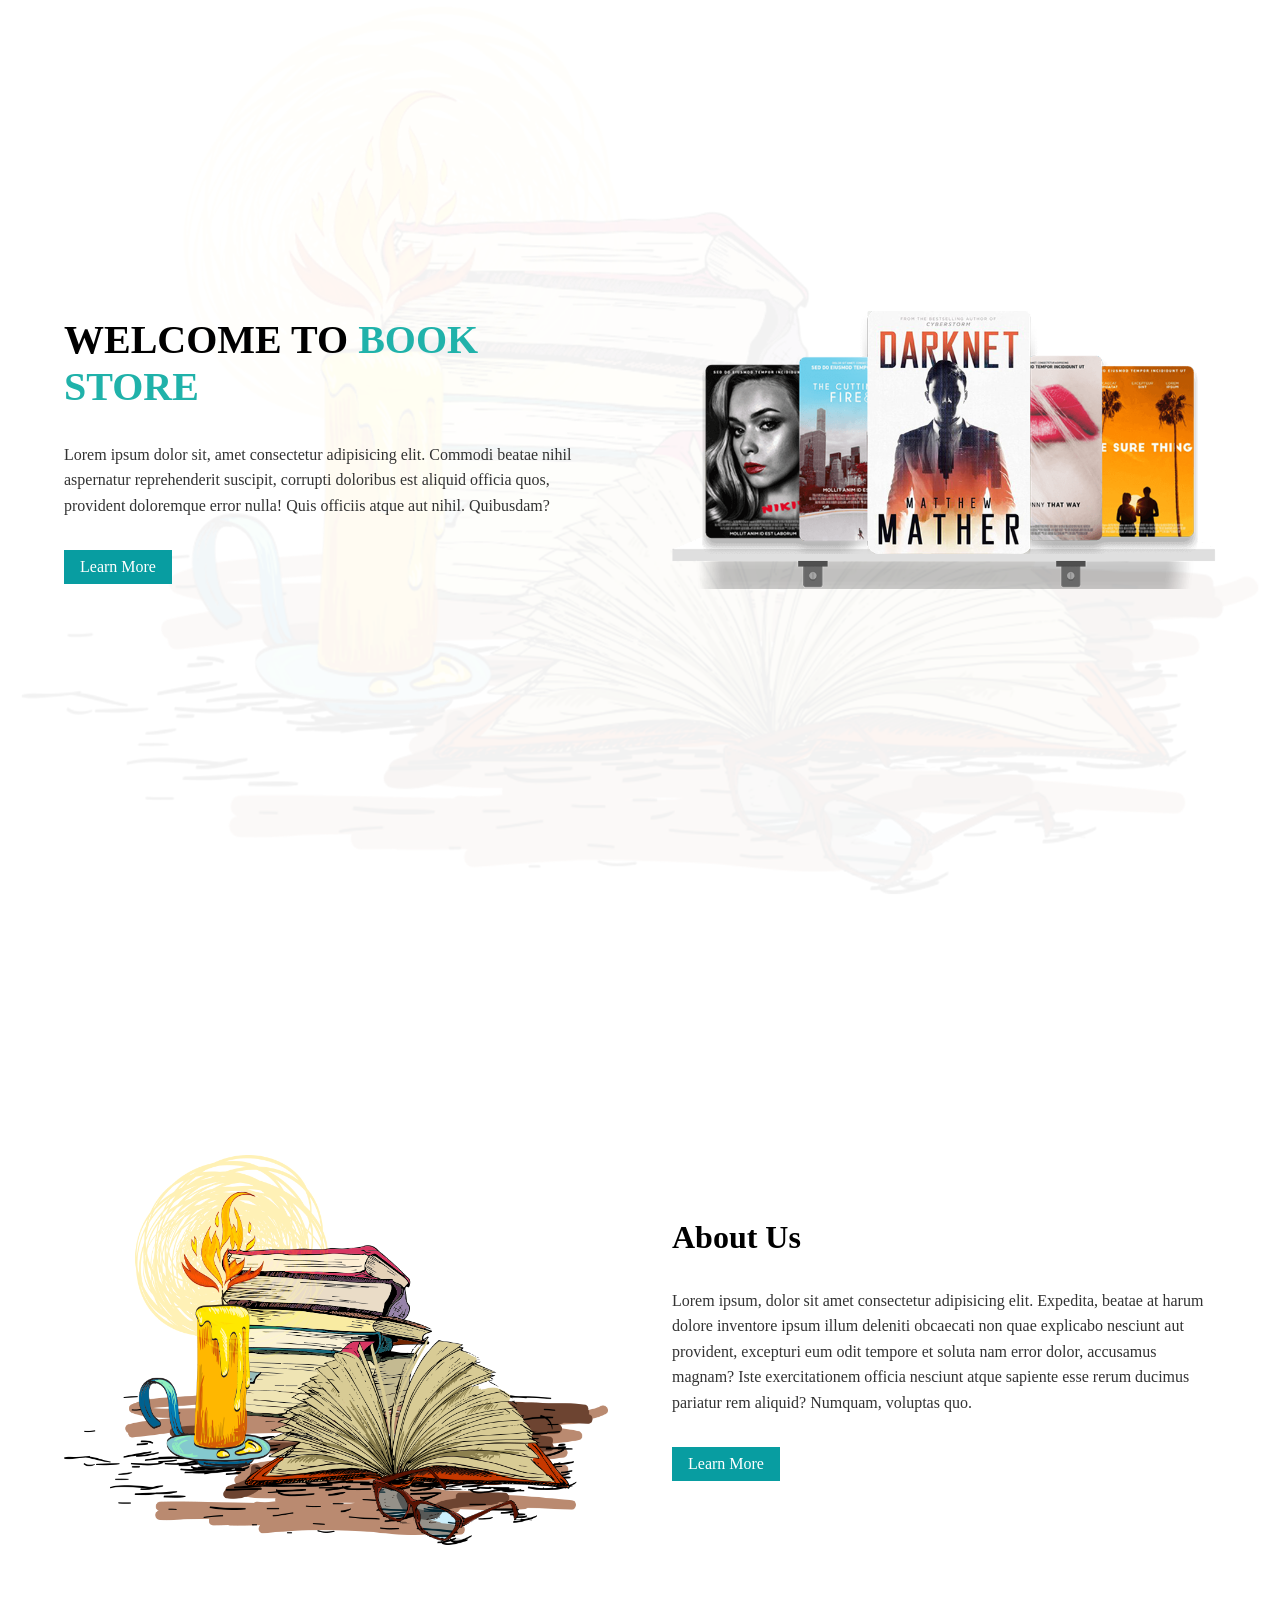
==== index.html @ a8ba84ec "Finish the Header and About Us Sections" ====
<!DOCTYPE html>
<html lang="en">
<head>
    <meta charset="UTF-8">
    <meta name="viewport" content="width=device-width, initial-scale=1.0">
    <title>Book Store</title>
    <link rel="stylesheet" href="assets/css/main.css">
</head>
<body>
    <nav>

    </nav>
    <header>
        <div class="intro_page">
        <h1>WELCOME TO <span>BOOK STORE</span></h1>
        <p>Lorem ipsum dolor sit, amet consectetur adipisicing elit. Commodi beatae nihil aspernatur reprehenderit suscipit, corrupti doloribus est aliquid officia quos, provident doloremque error nulla! Quis officiis atque aut nihil. Quibusdam?</p>
        <a href="#">Learn More</a>
        </div>
        <div class="intro_img">
            <img src="assets/image/table.png" alt="Header Image"/>
        </div>
        
    </header>
    <section class="cards"></section>
    <section class="about">
        <div class="about_img">
            <img src="assets/image/about.png" alt="About Image"/>
        </div>
        <div class="aboutUs_card">
            <h2>About Us</h2>
            <p>Lorem ipsum, dolor sit amet consectetur adipisicing elit. Expedita, beatae at harum dolore inventore ipsum illum deleniti obcaecati non quae explicabo nesciunt aut provident, excepturi eum odit tempore et soluta nam error dolor, accusamus magnam? Iste exercitationem officia nesciunt atque sapiente esse rerum ducimus pariatur rem aliquid? Numquam, voluptas quo.</p>
            <a href="#">Learn More</a>
        </div>
    </section>
    <section class="featuerd_book"></section>
</body>
</html>
---- assets/css/main.css ----
::-webkit-scrollbar {
  width: 10px;
  height: 10px;
}

::-webkit-scrollbar-track {
  background: #f1f1f1;
}

::-webkit-scrollbar-thumb {
  background: lightseagreen;
  border-radius: 5px;
}

::-webkit-scrollbar-thumb:hover {
  background: #089da1;
}

.about, header {
  display: -webkit-box;
  display: -ms-flexbox;
  display: flex;
  -webkit-box-orient: horizontal;
  -webkit-box-direction: normal;
      -ms-flex-flow: row wrap;
          flex-flow: row wrap;
  -webkit-box-align: center;
      -ms-flex-align: center;
          align-items: center;
  -webkit-box-pack: justify;
      -ms-flex-pack: justify;
          justify-content: space-between;
  padding: 2em;
  height: 100vh;
}

.about .aboutUs_card a, .intro_page a {
  display: inline-block;
  padding: 0.5em 1em;
  background-color: #089da1;
  color: #fff;
  text-decoration: none;
}

.about .about_img, .intro_img {
  -webkit-box-flex: 1;
      -ms-flex: 1 1 50%;
          flex: 1 1 50%;
  display: -webkit-box;
  display: -ms-flexbox;
  display: flex;
  -webkit-box-pack: center;
      -ms-flex-pack: center;
          justify-content: center;
  -webkit-box-align: center;
      -ms-flex-align: center;
          align-items: center;
  -ms-flex-wrap: wrap;
      flex-wrap: wrap;
  padding: 2em;
}
.about .about_img img, .intro_img img {
  width: 100%;
  max-width: 100%;
  height: auto;
}

* {
  margin: 0;
  padding: 0;
  -webkit-box-sizing: border-box;
          box-sizing: border-box;
}

header {
  background-image: url(../image/bg.png);
  background-size: cover;
  background-repeat: no-repeat;
  background-position: center;
}

.intro_page {
  -webkit-box-flex: 1;
      -ms-flex: 1 1 50%;
          flex: 1 1 50%;
  padding: 2em;
}
.intro_page h1 {
  font-size: 2.5rem;
  color: black;
}
.intro_page h1 span {
  color: lightseagreen;
}
.intro_page p {
  font-size: 1rem;
  margin-top: 2em;
  margin-bottom: 2em;
  line-height: 1.6;
  color: #333;
}
.about .aboutUs_card {
  -webkit-box-flex: 1;
      -ms-flex: 1 1 50%;
          flex: 1 1 50%;
  padding: 2em;
}
.about .aboutUs_card h2 {
  font-size: 2rem;
  color: black;
}
.about .aboutUs_card p {
  font-size: 1rem;
  margin-top: 2em;
  margin-bottom: 2em;
  line-height: 1.6;
  color: #333;
}
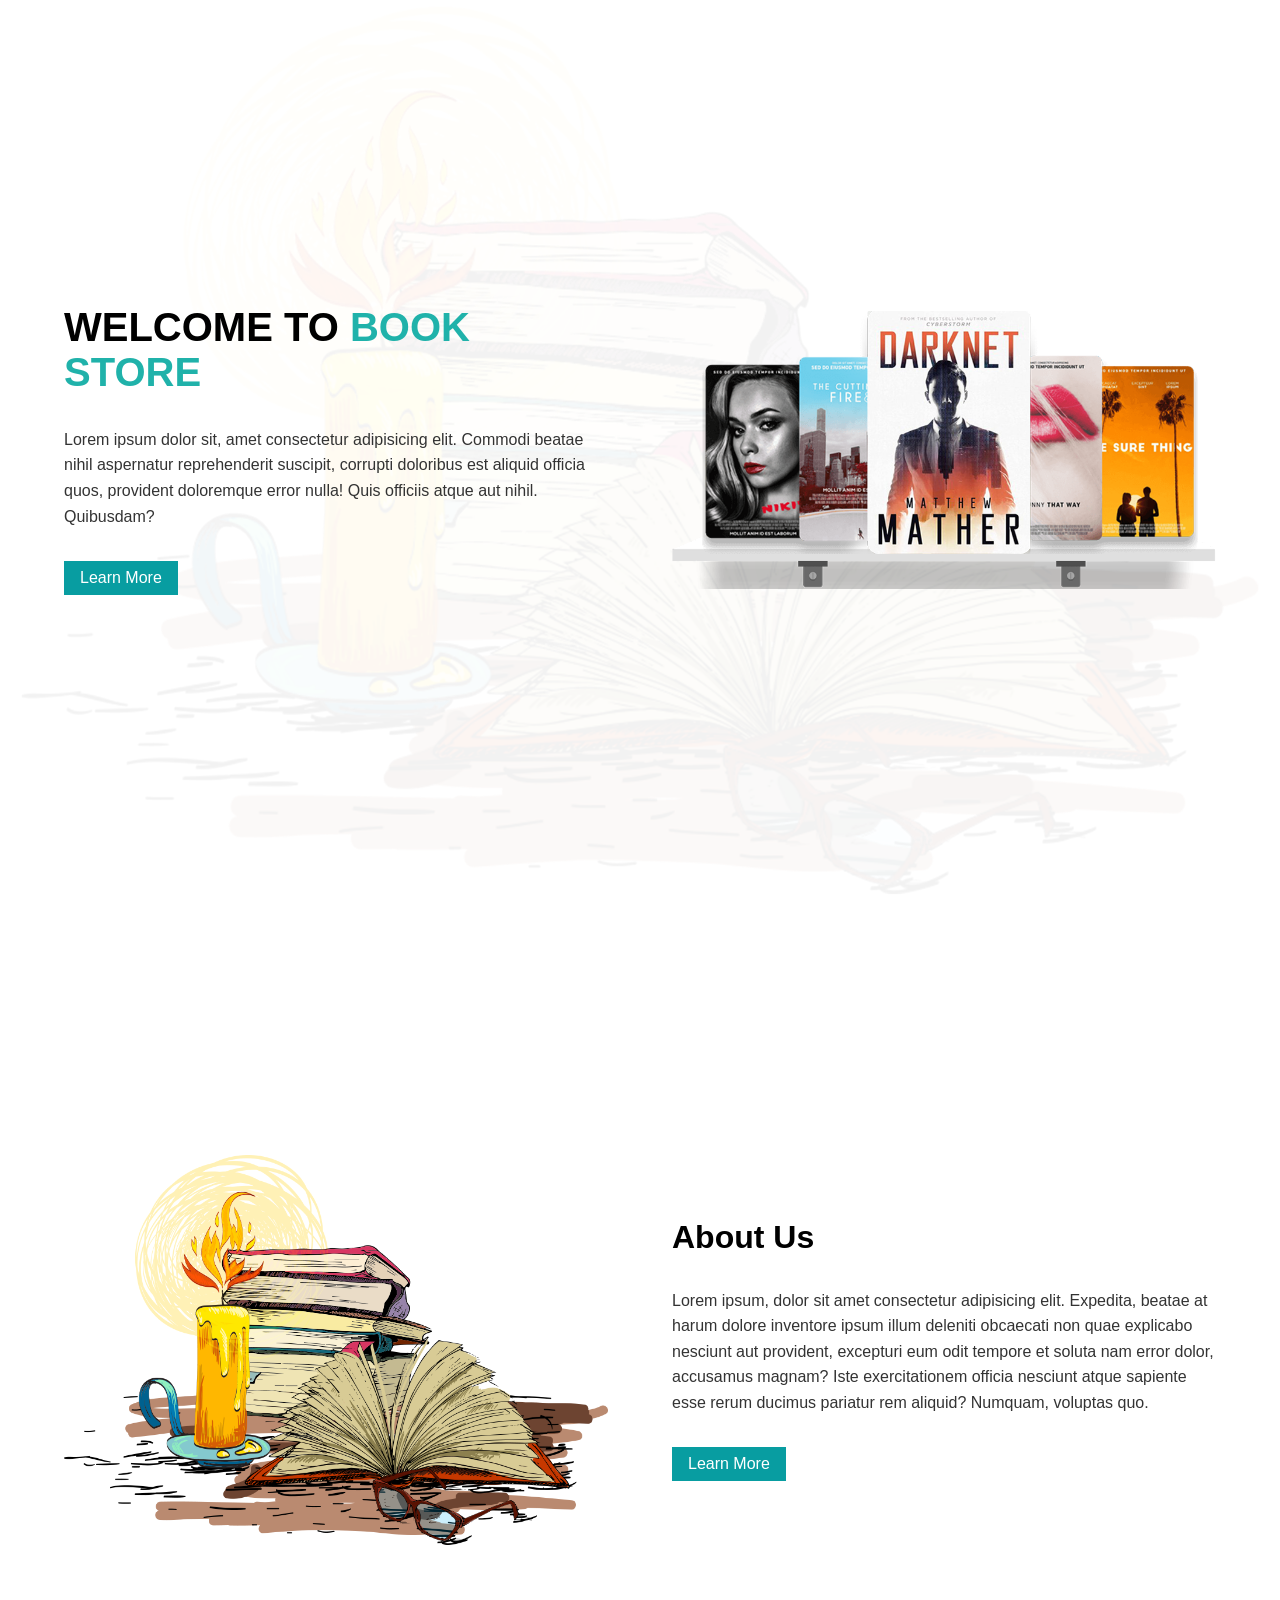
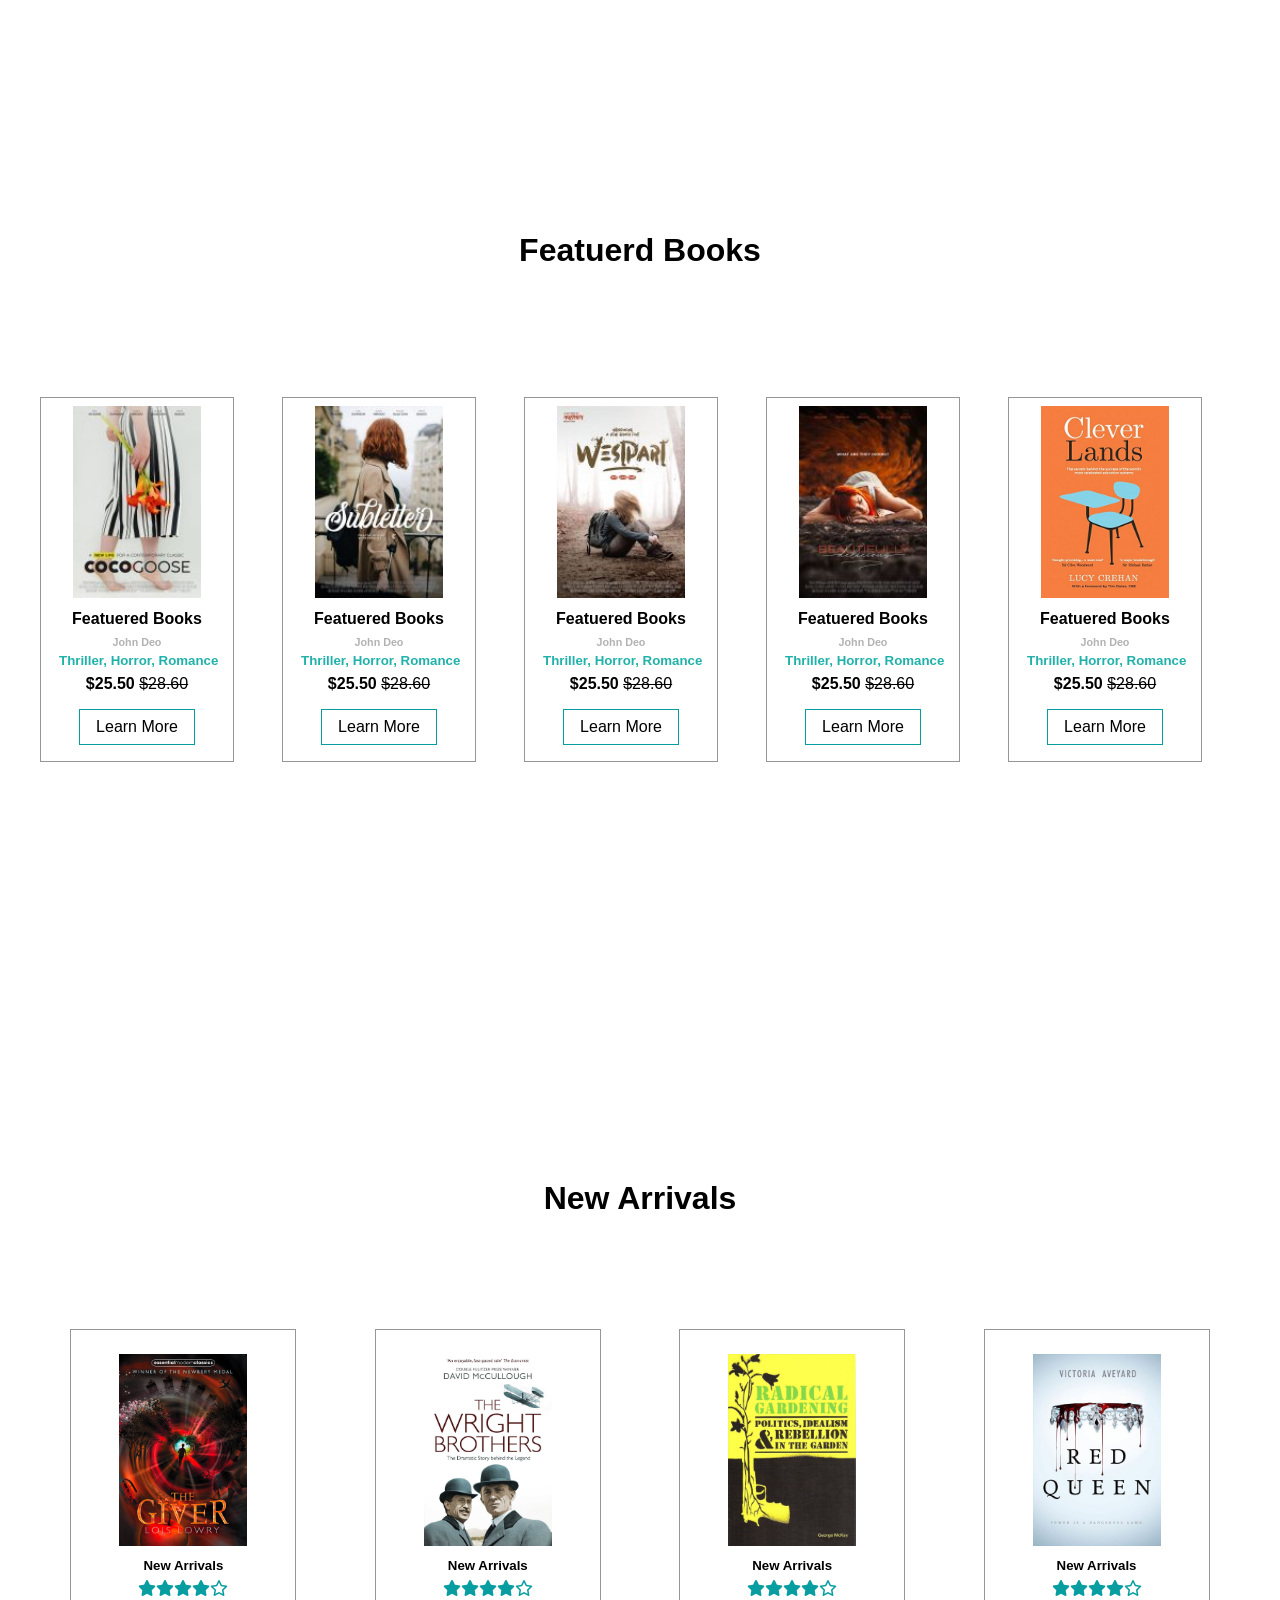
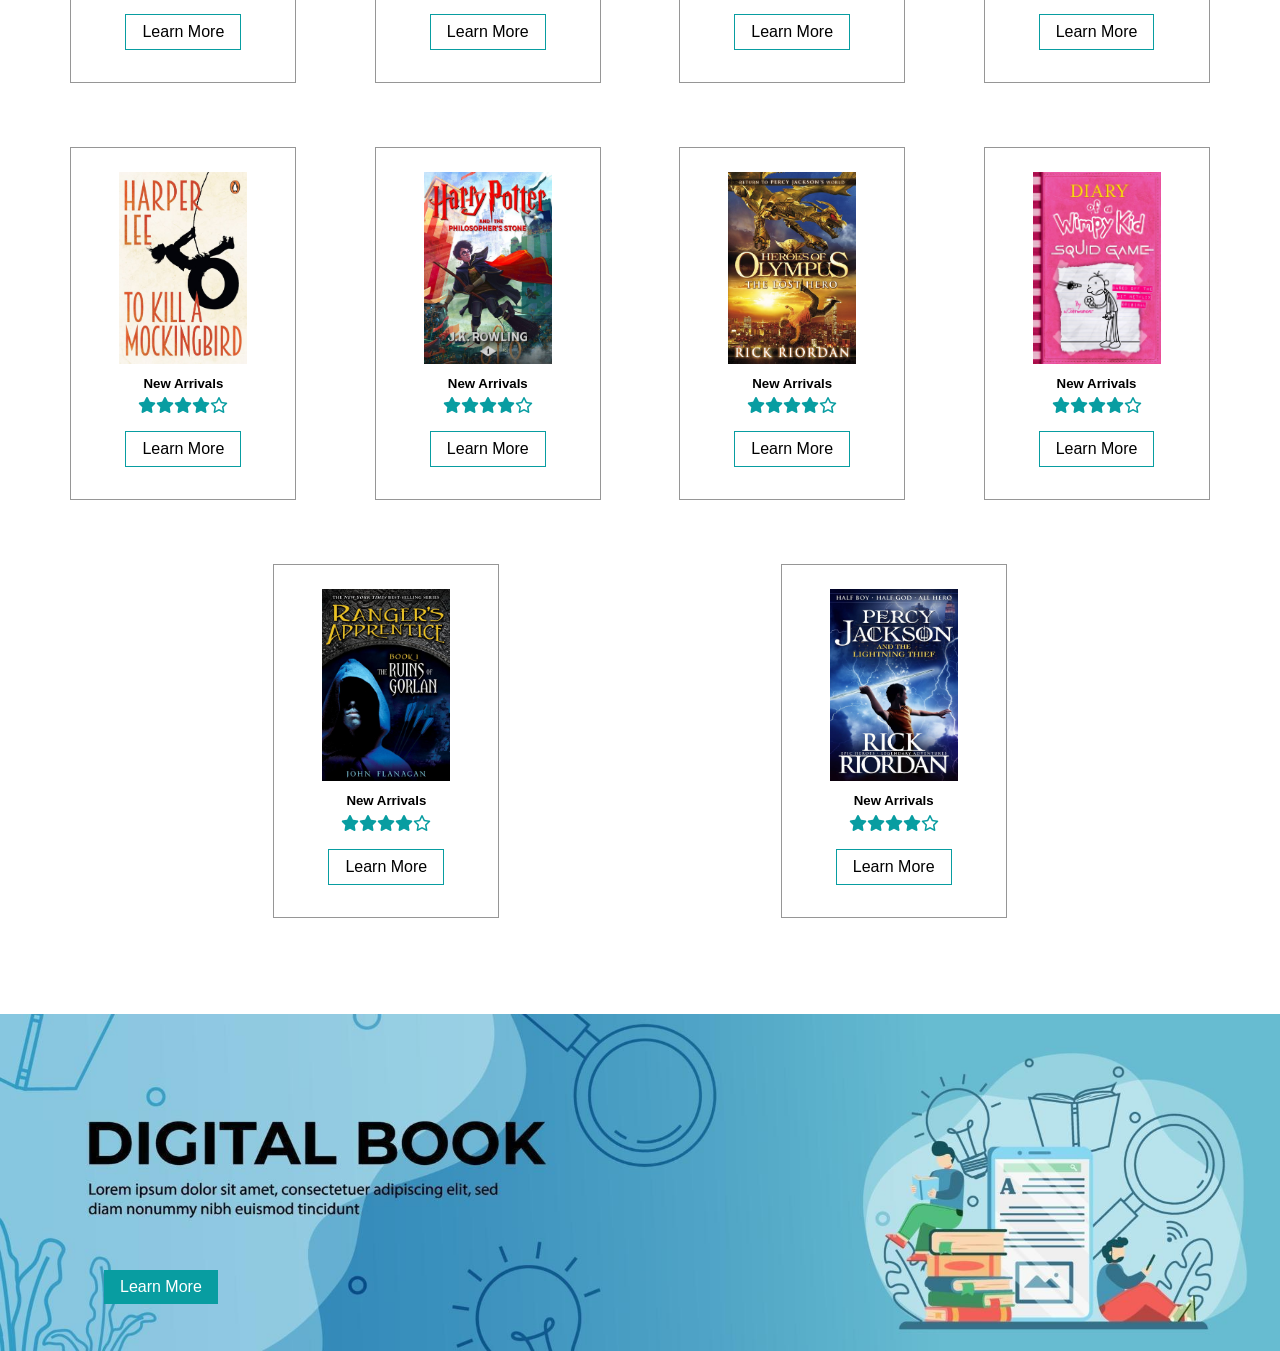
==== commit 7db8ff0d: "Finish Featuered Books, New Arrivals, Digital Book" ====
--- a/index.html
+++ b/index.html
@@ -4,12 +4,17 @@
     <meta charset="UTF-8">
     <meta name="viewport" content="width=device-width, initial-scale=1.0">
     <title>Book Store</title>
+    <link rel="icon" sizes="32x32" href="assets/image/logo.png" type="image/png">
+    <link rel="stylesheet" href="vendor/css/all.min.css">
     <link rel="stylesheet" href="assets/css/main.css">
 </head>
 <body>
+    <!-- Start Navbar -->
     <nav>
 
     </nav>
+    <!-- End Navbar -->
+    <!-- Start Header -->
     <header>
         <div class="intro_page">
         <h1>WELCOME TO <span>BOOK STORE</span></h1>
@@ -21,7 +26,13 @@
         </div>
         
     </header>
-    <section class="cards"></section>
+    <!-- End Headers -->
+    <!-- Start Cards -->
+    <section class="cards">
+
+    </section>
+    <!-- End Cards -->
+    <!-- Start About Us -->
     <section class="about">
         <div class="about_img">
             <img src="assets/image/about.png" alt="About Image"/>
@@ -32,6 +43,208 @@
             <a href="#">Learn More</a>
         </div>
     </section>
-    <section class="featuerd_book"></section>
+    <!-- End About Us -->
+    <!-- Start Featuerd Books -->
+    <section class="featuerd_book">
+        <h2>Featuerd Books</h2>
+        <div class="container">
+            <div class="book_item">
+                <img src="assets/image/book_1.jpg" alt="book 1"/>
+                <h4>Featuered Books</h4>
+                <h6>John Deo</h6>
+                <h5>Thriller, Horror, Romance</h5>
+                <p><b>$25.50</b> <span><del>$28.60</del></span></p>
+                <a href="#">Learn More</a>
+            </div>
+            <div class="book_item">
+                <img src="assets/image/book_2.jpg" alt="book 2"/>
+                <h4>Featuered Books</h4>
+                <h6>John Deo</h6>
+                <h5>Thriller, Horror, Romance</h5>
+                <p><b>$25.50</b> <span><del>$28.60</del></span></p>
+                <a href="#">Learn More</a>
+            </div>
+            <div class="book_item">
+                <img src="assets/image/book_3.jpg" alt="book 3"/>
+                <h4>Featuered Books</h4>
+                <h6>John Deo</h6>
+                <h5>Thriller, Horror, Romance</h5>
+                <p><b>$25.50</b> <span><del>$28.60</del></span></p>
+                <a href="#">Learn More</a>
+            </div>
+            <div class="book_item">
+                <img src="assets/image/book_4.jpg" alt="book 4"/>
+                <h4>Featuered Books</h4>
+                <h6>John Deo</h6>
+                <h5>Thriller, Horror, Romance</h5>
+                <p><b>$25.50</b> <span><del>$28.60</del></span></p>
+                <a href="#">Learn More</a>
+            </div>
+            <div class="book_item">
+                <img src="assets/image/book_5.jpg" alt="book 5"/>
+                <h4>Featuered Books</h4>
+                <h6>John Deo</h6>
+                <h5>Thriller, Horror, Romance</h5>
+                <p><b>$25.50</b> <span><del>$28.60</del></span></p>
+                <a href="#">Learn More</a>
+            </div>
+            <div class="book_item">
+                <img src="assets/image/book_6.jpg" alt="book 6"/>
+                <h4>Featuered Books</h4>
+                <h6>John Deo</h6>
+                <h5>Thriller, Horror, Romance</h5>
+                <p><b>$25.50</b> <span><del>$28.60</del></span></p>
+                <a href="#">Learn More</a>
+            </div>
+            <div class="book_item">
+                <img src="assets/image/book_7.png" alt="book 7"/>
+                <h4>Featuered Books</h4>
+                <h6>John Deo</h6>
+                <h5>Thriller, Horror, Romance</h5>
+                <p><b>$25.50</b> <span><del>$28.60</del></span></p>
+                <a href="#">Learn More</a>
+            </div>
+            <div class="book_item">
+                <img src="assets/image/book_8.png" alt="book 8"/>
+                <h4>Featuered Books</h4>
+                <h6>John Deo</h6>
+                <h5>Thriller, Horror, Romance</h5>
+                <p><b>$25.50</b> <span><del>$28.60</del></span></p>
+                <a href="#">Learn More</a>
+            </div>
+            <div class="book_item">
+                <img src="assets/image/book_9.jpg" alt="book 9"/>
+                <h4>Featuered Books</h4>
+                <h6>John Deo</h6>
+                <h5>Thriller, Horror, Romance</h5>
+                <p><b>$25.50</b> <span><del>$28.60</del></span></p>
+                <a href="#">Learn More</a>
+            </div>
+            <div class="book_item">
+                <img src="assets/image/book_10.png" alt="book 10"/>
+                <h4>Featuered Books</h4>
+                <h6>John Deo</h6>
+                <h5>Thriller, Horror, Romance</h5>
+                <p><b>$25.50</b> <span><del>$28.60</del></span></p>
+                <a href="#">Learn More</a>
+            </div>
+            <div class="book_item">
+                <img src="assets/image/book_11.jpg" alt="book 11"/>
+                <h4>Featuered Books</h4>
+                <h6>John Deo</h6>
+                <h5>Thriller, Horror, Romance</h5>
+                <p><b>$25.50</b> <span><del>$28.60</del></span></p>
+                <a href="#">Learn More</a>
+            </div>
+            <div class="book_item">
+                <img src="assets/image/book_12.png" alt="book 12"/>
+                <h4>Featuered Books</h4>
+                <h6>John Deo</h6>
+                <h5>Thriller, Horror, Romance</h5>
+                <p><b>$25.50</b> <span><del>$28.60</del></span></p>
+                <a href="#">Learn More</a>
+            </div>
+            <div class="book_item">
+                <img src="assets/image/book_13.png" alt="book 13"/>
+                <h4>Featuered Books</h4>
+                <h6>John Deo</h6>
+                <h5>Thriller, Horror, Romance</h5>
+                <p><b>$25.50</b> <span><del>$28.60</del></span></p>
+                <a href="#">Learn More</a>
+            </div>
+            <div class="book_item">
+                <img src="assets/image/book_14.png" alt="book 14"/>
+                <h4>Featuered Books</h4>
+                <h6>John Deo</h6>
+                <h5>Thriller, Horror, Romance</h5>
+                <p><b>$25.50</b> <span><del>$28.60</del></span></p>
+                <a href="#">Learn More</a>
+            </div>
+            <div class="book_item">
+                <img src="assets/image/book_15.png" alt="book 15"/>
+                <h4>Featuered Books</h4>
+                <h6>John Deo</h6>
+                <h5>Thriller, Horror, Romance</h5>
+                <p><b>$25.50</b> <span><del>$28.60</del></span></p>
+                <a href="#">Learn More</a>
+            </div>
+        </div>
+    </section>
+    <!-- End Featuerd Books -->
+    <!-- Start Arrivals -->
+    <section class="arrivals">
+        <h2>New Arrivals</h2>
+        <div class="arrivals_container">
+            <div class="arrivals_item">
+                <img src="assets/image/arrival_1.jpg" alt="arrivals 1"/>
+                <h5>New Arrivals</h5>
+                <p><span><i class="fa-solid fa-star"></i></span><span><i class="fa-solid fa-star"></i></span><span><i class="fa-solid fa-star"></i></span><span><i class="fa-solid fa-star"></i></span><span><i class="fa-regular fa-star"></i></span></p>
+                <a href="#">Learn More</a>
+            </div>
+            <div class="arrivals_item">
+                <img src="assets/image/arrival_2.jpg" alt="arrivals 2"/>
+                <h5>New Arrivals</h5>
+                <p><span><i class="fa-solid fa-star"></i></span><span><i class="fa-solid fa-star"></i></span><span><i class="fa-solid fa-star"></i></span><span><i class="fa-solid fa-star"></i></span><span><i class="fa-regular fa-star"></i></span></p>
+                <a href="#">Learn More</a>
+            </div>
+            <div class="arrivals_item">
+                <img src="assets/image/arrival_3.jpg" alt="arrivals 3"/>
+                <h5>New Arrivals</h5>
+                <p><span><i class="fa-solid fa-star"></i></span><span><i class="fa-solid fa-star"></i></span><span><i class="fa-solid fa-star"></i></span><span><i class="fa-solid fa-star"></i></span><span><i class="fa-regular fa-star"></i></span></p>
+                <a href="#">Learn More</a>
+            </div>
+            <div class="arrivals_item">
+                <img src="assets/image/arrival_4.jpg" alt="arrivals 4"/>
+                <h5>New Arrivals</h5>
+                <p><span><i class="fa-solid fa-star"></i></span><span><i class="fa-solid fa-star"></i></span><span><i class="fa-solid fa-star"></i></span><span><i class="fa-solid fa-star"></i></span><span><i class="fa-regular fa-star"></i></span></p>
+                <a href="#">Learn More</a>
+            </div>
+            <div class="arrivals_item">
+                <img src="assets/image/arrival_5.jpg" alt="arrivals 5"/>
+                <h5>New Arrivals</h5>
+                <p><span><i class="fa-solid fa-star"></i></span><span><i class="fa-solid fa-star"></i></span><span><i class="fa-solid fa-star"></i></span><span><i class="fa-solid fa-star"></i></span><span><i class="fa-regular fa-star"></i></span></p>
+                <a href="#">Learn More</a>
+            </div>
+            <div class="arrivals_item">
+                <img src="assets/image/arrival_6.jpg" alt="arrivals 6"/>
+                <h5>New Arrivals</h5>
+                <p><span><i class="fa-solid fa-star"></i></span><span><i class="fa-solid fa-star"></i></span><span><i class="fa-solid fa-star"></i></span><span><i class="fa-solid fa-star"></i></span><span><i class="fa-regular fa-star"></i></span></p>
+                <a href="#">Learn More</a>
+            </div>
+            <div class="arrivals_item">
+                <img src="assets/image/arrival_7.jpg" alt="arrivals 7"/>
+                <h5>New Arrivals</h5>
+                <p><span><i class="fa-solid fa-star"></i></span><span><i class="fa-solid fa-star"></i></span><span><i class="fa-solid fa-star"></i></span><span><i class="fa-solid fa-star"></i></span><span><i class="fa-regular fa-star"></i></span></p>
+                <a href="#">Learn More</a>
+            </div>
+            <div class="arrivals_item">
+                <img src="assets/image/arrival_8.webp" alt="arrivals 8"/>
+                <h5>New Arrivals</h5>
+                <p><span><i class="fa-solid fa-star"></i></span><span><i class="fa-solid fa-star"></i></span><span><i class="fa-solid fa-star"></i></span><span><i class="fa-solid fa-star"></i></span><span><i class="fa-regular fa-star"></i></span></p>
+                <a href="#">Learn More</a>
+            </div>
+            <div class="arrivals_item">
+                <img src="assets/image/arrival_9.jpg" alt="arrivals 9"/>
+                <h5>New Arrivals</h5>
+                <p><span><i class="fa-solid fa-star"></i></span><span><i class="fa-solid fa-star"></i></span><span><i class="fa-solid fa-star"></i></span><span><i class="fa-solid fa-star"></i></span><span><i class="fa-regular fa-star"></i></span></p>
+                <a href="#">Learn More</a>
+            </div>
+            <div class="arrivals_item">
+                <img src="assets/image/arrival_10.jpg" alt="arrivals 10"/>
+                <h5>New Arrivals</h5>
+                <p><span><i class="fa-solid fa-star"></i></span><span><i class="fa-solid fa-star"></i></span><span><i class="fa-solid fa-star"></i></span><span><i class="fa-solid fa-star"></i></span><span><i class="fa-regular fa-star"></i></span></p>
+                <a href="#">Learn More</a>
+            </div>
+        </div>
+    </section>
+    <!-- End Arrivals -->
+    <!-- Start Digital Book -->
+     <section class="digital_book">
+        <div class="digital_book_img">
+            <img src="assets/image/banner.jpg" alt="digital book"/>
+        </div>
+        <a href="#">Learn More</a>
+     </section>
+    <!-- End Digital Book -->
 </body>
 </html>
--- a/assets/css/main.css
+++ b/assets/css/main.css
@@ -34,12 +34,23 @@
   height: 100vh;
 }
 
-.about .aboutUs_card a, .intro_page a {
+.digital_book a, .about .aboutUs_card a, .intro_page a {
   display: inline-block;
   padding: 0.5em 1em;
   background-color: #089da1;
   color: #fff;
   text-decoration: none;
+}
+
+.arrivals .arrivals_container .arrivals_item a, .featuerd_book .container .book_item a {
+  display: inline-block;
+  padding: 0.5em 1em;
+  background-color: #fff;
+  color: black;
+  text-decoration: none;
+  border: 1.5px solid #089da1;
+  margin-top: 1em;
+  margin-bottom: 1em;
 }
 
 .about .about_img, .intro_img {
@@ -72,6 +83,11 @@
           box-sizing: border-box;
 }
 
+body {
+  font-family: Helvetica, Arial, sans-serif;
+  scroll-behavior: smooth;
+}
+
 header {
   background-image: url(../image/bg.png);
   background-size: cover;
@@ -99,6 +115,11 @@
   line-height: 1.6;
   color: #333;
 }
+@media screen and (max-width: 480px) {
+  .about .about_img {
+    display: none;
+  }
+}
 .about .aboutUs_card {
   -webkit-box-flex: 1;
       -ms-flex: 1 1 50%;
@@ -115,4 +136,161 @@
   margin-bottom: 2em;
   line-height: 1.6;
   color: #333;
+}
+.featuerd_book {
+  width: 100%;
+  max-width: 100%;
+  height: 100vh;
+  padding: 2em;
+  margin-bottom: 3em;
+}
+.featuerd_book h2 {
+  text-align: center;
+  font-size: 2rem;
+  color: black;
+  margin-bottom: 3em;
+}
+.featuerd_book .container {
+  display: -webkit-box;
+  display: -ms-flexbox;
+  display: flex;
+  overflow-x: auto;
+  scroll-behavior: smooth;
+  -webkit-box-align: center;
+      -ms-flex-align: center;
+          align-items: center;
+  -webkit-box-pack: space-evenly;
+      -ms-flex-pack: space-evenly;
+          justify-content: space-evenly;
+  gap: 2em;
+  margin-bottom: 4em;
+}
+.featuerd_book .container .book_item {
+  -webkit-box-flex: 0;
+      -ms-flex: 0 0 auto;
+          flex: 0 0 auto;
+  border: 1px solid rgb(150, 150, 150);
+  text-align: center;
+  margin: 2em 0.5em;
+  -webkit-transition: -webkit-box-shadow 0.3s ease;
+  transition: -webkit-box-shadow 0.3s ease;
+  transition: box-shadow 0.3s ease;
+  transition: box-shadow 0.3s ease, -webkit-box-shadow 0.3s ease;
+}
+.featuerd_book .container .book_item img {
+  width: 8em;
+  height: 12em;
+  margin: 0.5em 2em;
+  text-align: center;
+}
+.featuerd_book .container .book_item h4 {
+  color: black;
+  margin-bottom: 0.5em;
+}
+.featuerd_book .container .book_item h6 {
+  color: #b2b2b2;
+  margin-bottom: 0.5em;
+}
+.featuerd_book .container .book_item h5 {
+  color: lightseagreen;
+  margin-bottom: 0.5em;
+  margin-left: 0.25em;
+}
+.featuerd_book .container .book_item:hover {
+  border: 1px solid #089da1;
+  -webkit-box-shadow: -2px -2px 5px #089da1, 2px -2px 5px #089da1, -2px 2px 5px #089da1, 2px 2px 5px #089da1;
+          box-shadow: -2px -2px 5px #089da1, 2px -2px 5px #089da1, -2px 2px 5px #089da1, 2px 2px 5px #089da1;
+}
+
+.arrivals {
+  width: 100%;
+  max-width: 100%;
+  min-height: 100vh;
+  padding: 2em;
+  margin-bottom: 3em;
+}
+.arrivals h2 {
+  text-align: center;
+  font-size: 2rem;
+  color: black;
+  margin-bottom: 3em;
+}
+.arrivals .arrivals_container {
+  display: -webkit-box;
+  display: -ms-flexbox;
+  display: flex;
+  -webkit-box-pack: space-evenly;
+      -ms-flex-pack: space-evenly;
+          justify-content: space-evenly;
+  -webkit-box-align: start;
+      -ms-flex-align: start;
+          align-items: flex-start;
+  -ms-flex-wrap: wrap;
+      flex-wrap: wrap;
+  gap: 2em;
+}
+.arrivals .arrivals_container .arrivals_item {
+  -webkit-box-flex: 0;
+      -ms-flex: 0 0 auto;
+          flex: 0 0 auto;
+  max-width: auto;
+  border: 1px solid rgb(150, 150, 150);
+  text-align: center;
+  margin: 1em 0.5em;
+  padding: 1em;
+  -webkit-transition: -webkit-box-shadow 0.3s ease;
+  transition: -webkit-box-shadow 0.3s ease;
+  transition: box-shadow 0.3s ease;
+  transition: box-shadow 0.3s ease, -webkit-box-shadow 0.3s ease;
+}
+.arrivals .arrivals_container .arrivals_item img {
+  width: 8em;
+  height: 12em;
+  margin: 0.5em 2em;
+  text-align: center;
+  -webkit-transition: -webkit-transform 0.3s ease;
+  transition: -webkit-transform 0.3s ease;
+  transition: transform 0.3s ease;
+  transition: transform 0.3s ease, -webkit-transform 0.3s ease;
+}
+.arrivals .arrivals_container .arrivals_item img:hover {
+  -webkit-transform: scale(1.1);
+          transform: scale(1.1);
+}
+.arrivals .arrivals_container .arrivals_item h5 {
+  color: black;
+  margin-bottom: 0.5em;
+}
+.arrivals .arrivals_container .arrivals_item i {
+  display: inline;
+  color: #089da1;
+  margin-bottom: 1em;
+}
+.arrivals .arrivals_container .arrivals_item:hover {
+  border: 1px solid #089da1;
+  -webkit-box-shadow: -2px -2px 5px #089da1, 2px -2px 5px #089da1, -2px 2px 5px #089da1, 2px 2px 5px #089da1;
+          box-shadow: -2px -2px 5px #089da1, 2px -2px 5px #089da1, -2px 2px 5px #089da1, 2px 2px 5px #089da1;
+}
+
+.digital_book {
+  width: 100%;
+  max-width: 100%;
+  -webkit-box-sizing: border-box;
+          box-sizing: border-box;
+}
+.digital_book .digital_book_img {
+  width: 100%;
+  overflow: hidden;
+}
+.digital_book .digital_book_img img {
+  max-width: 100%;
+  height: auto;
+  -o-object-fit: cover;
+     object-fit: cover;
+  position: absolute;
+}
+.digital_book a {
+  right: -6.5em;
+  bottom: -16em;
+  position: relative;
 }
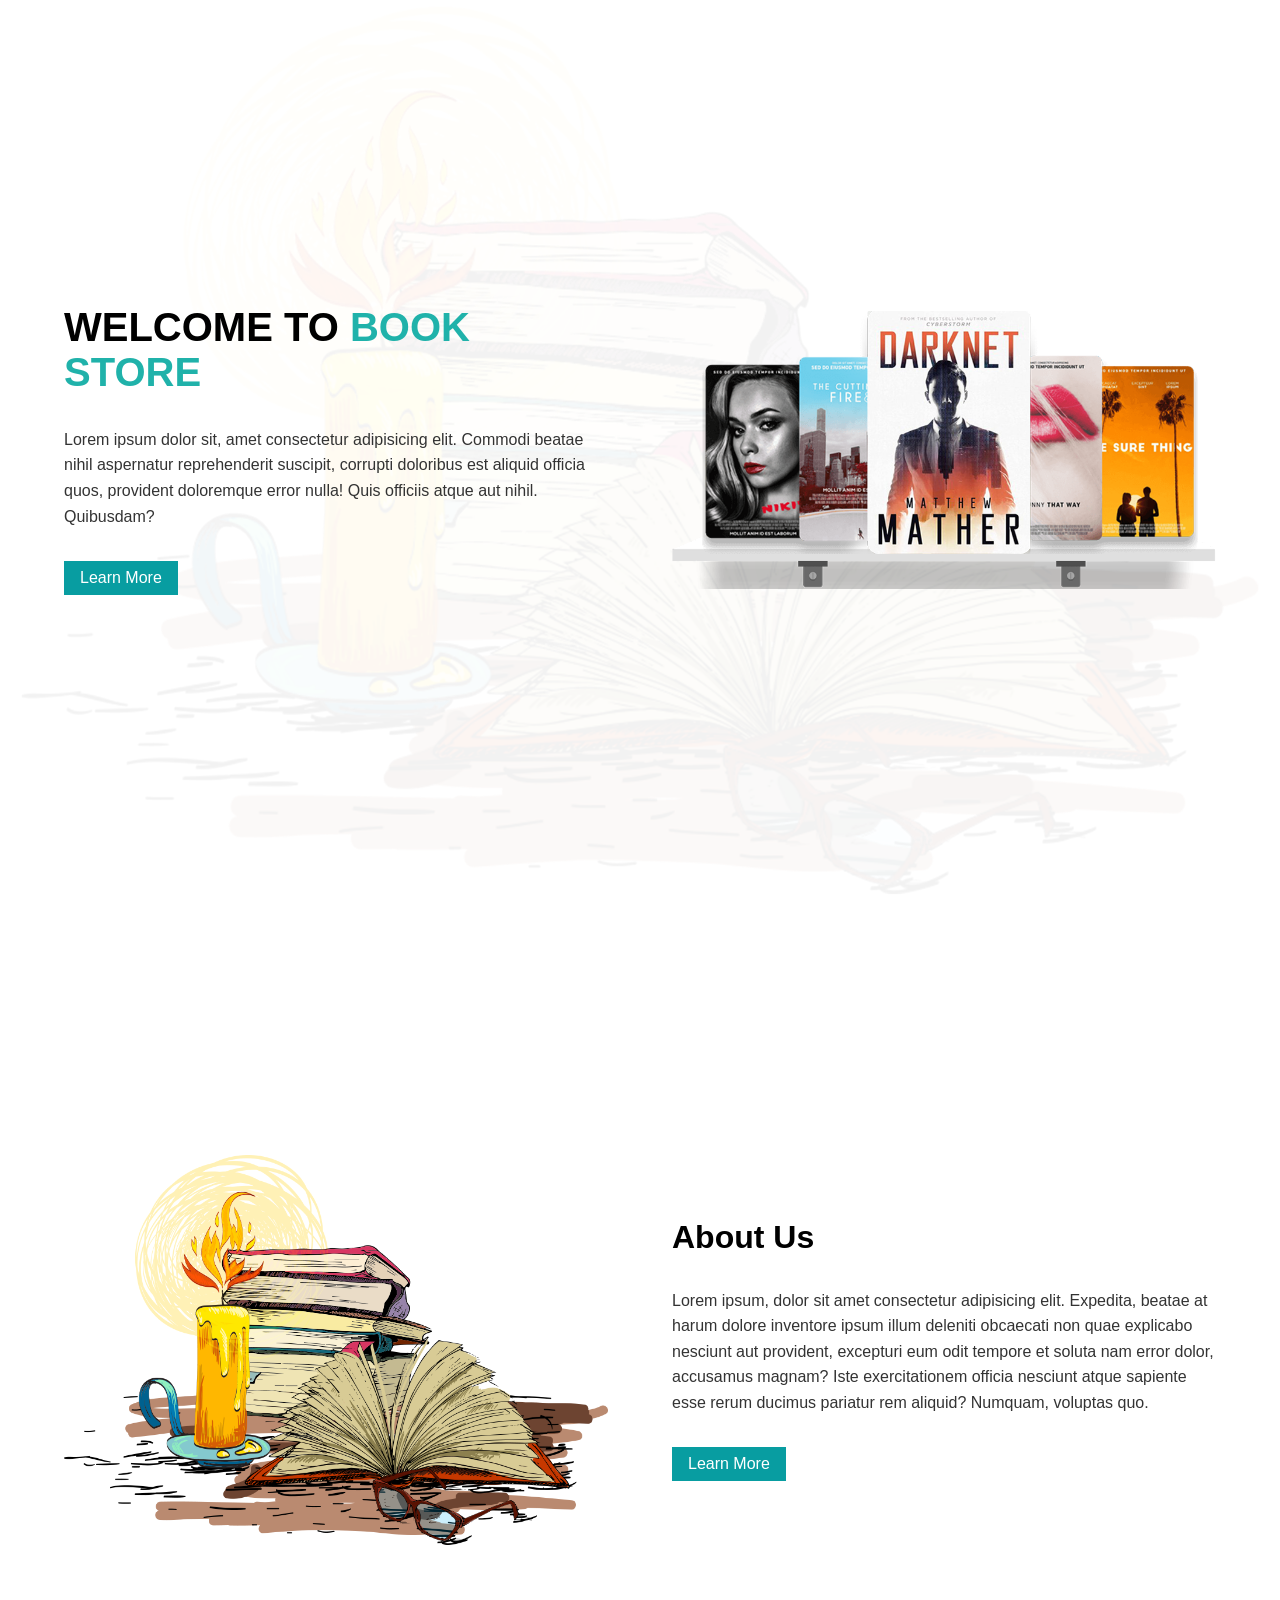
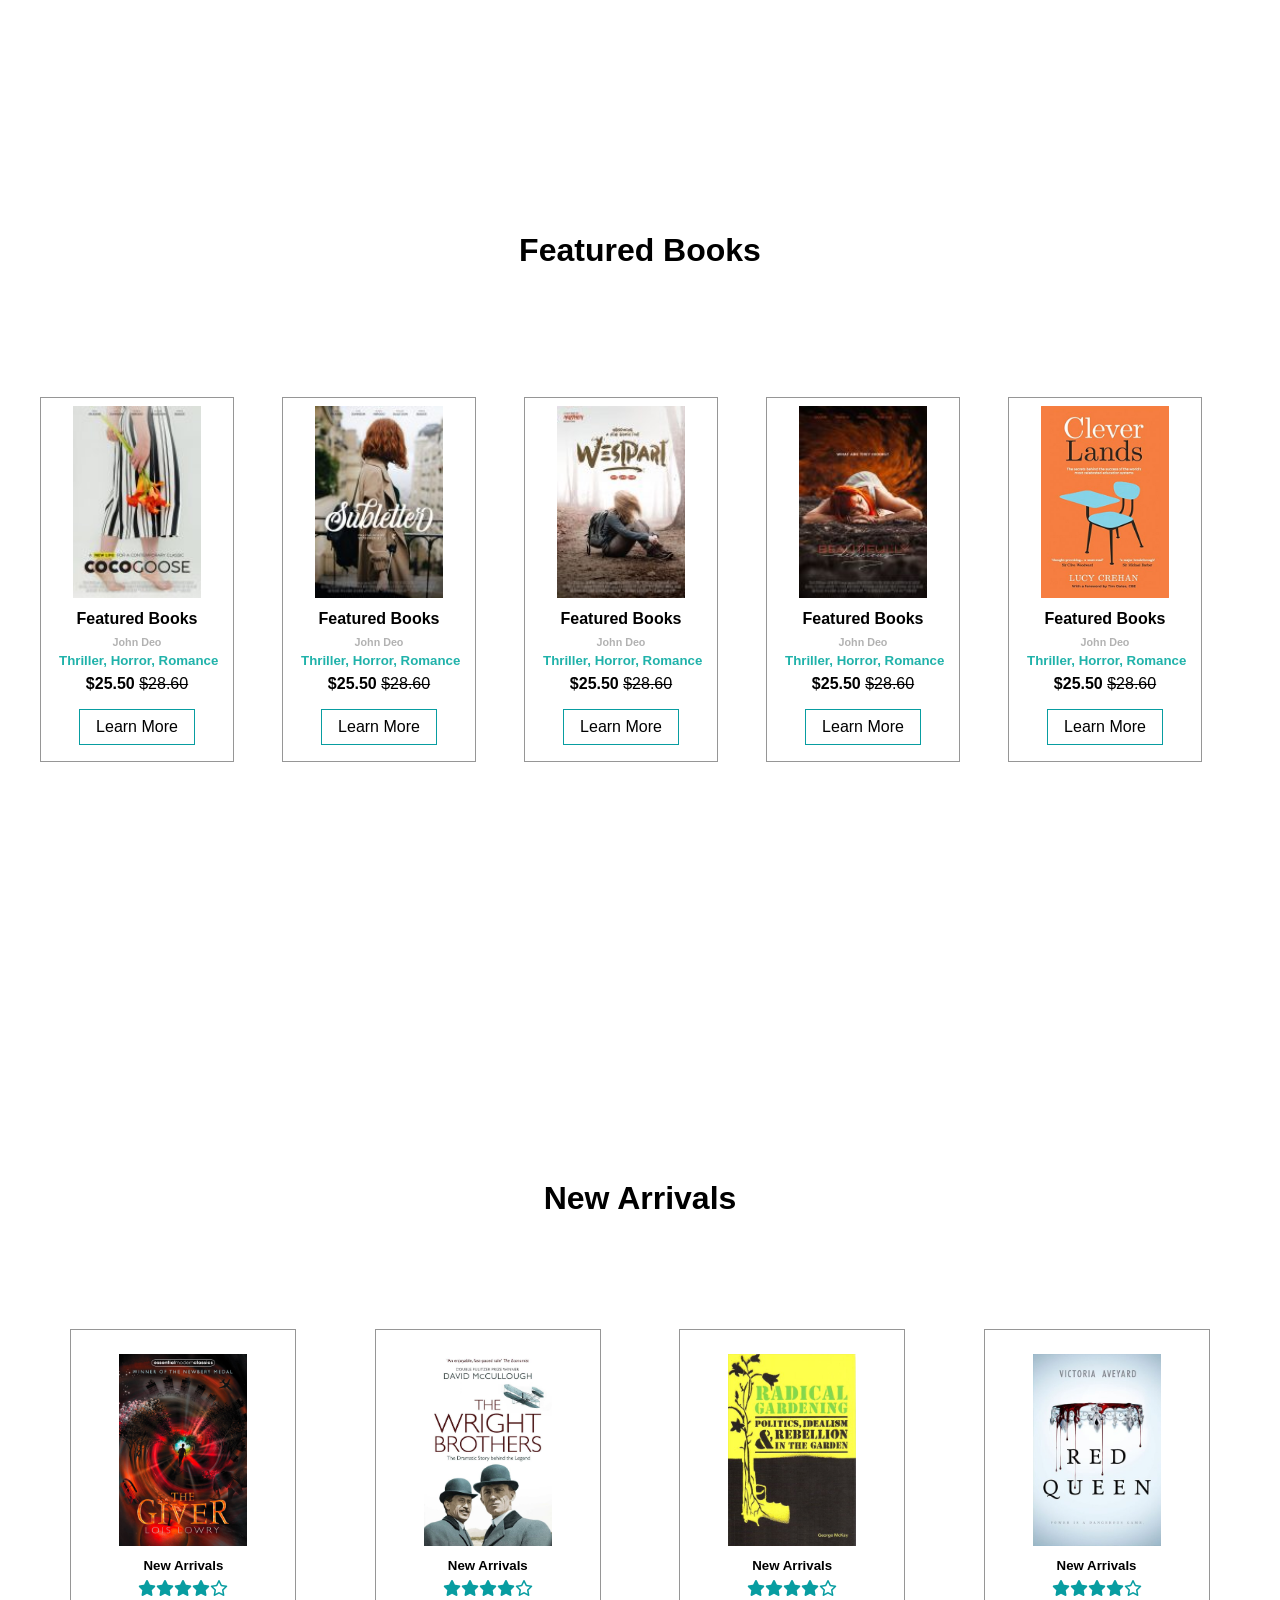
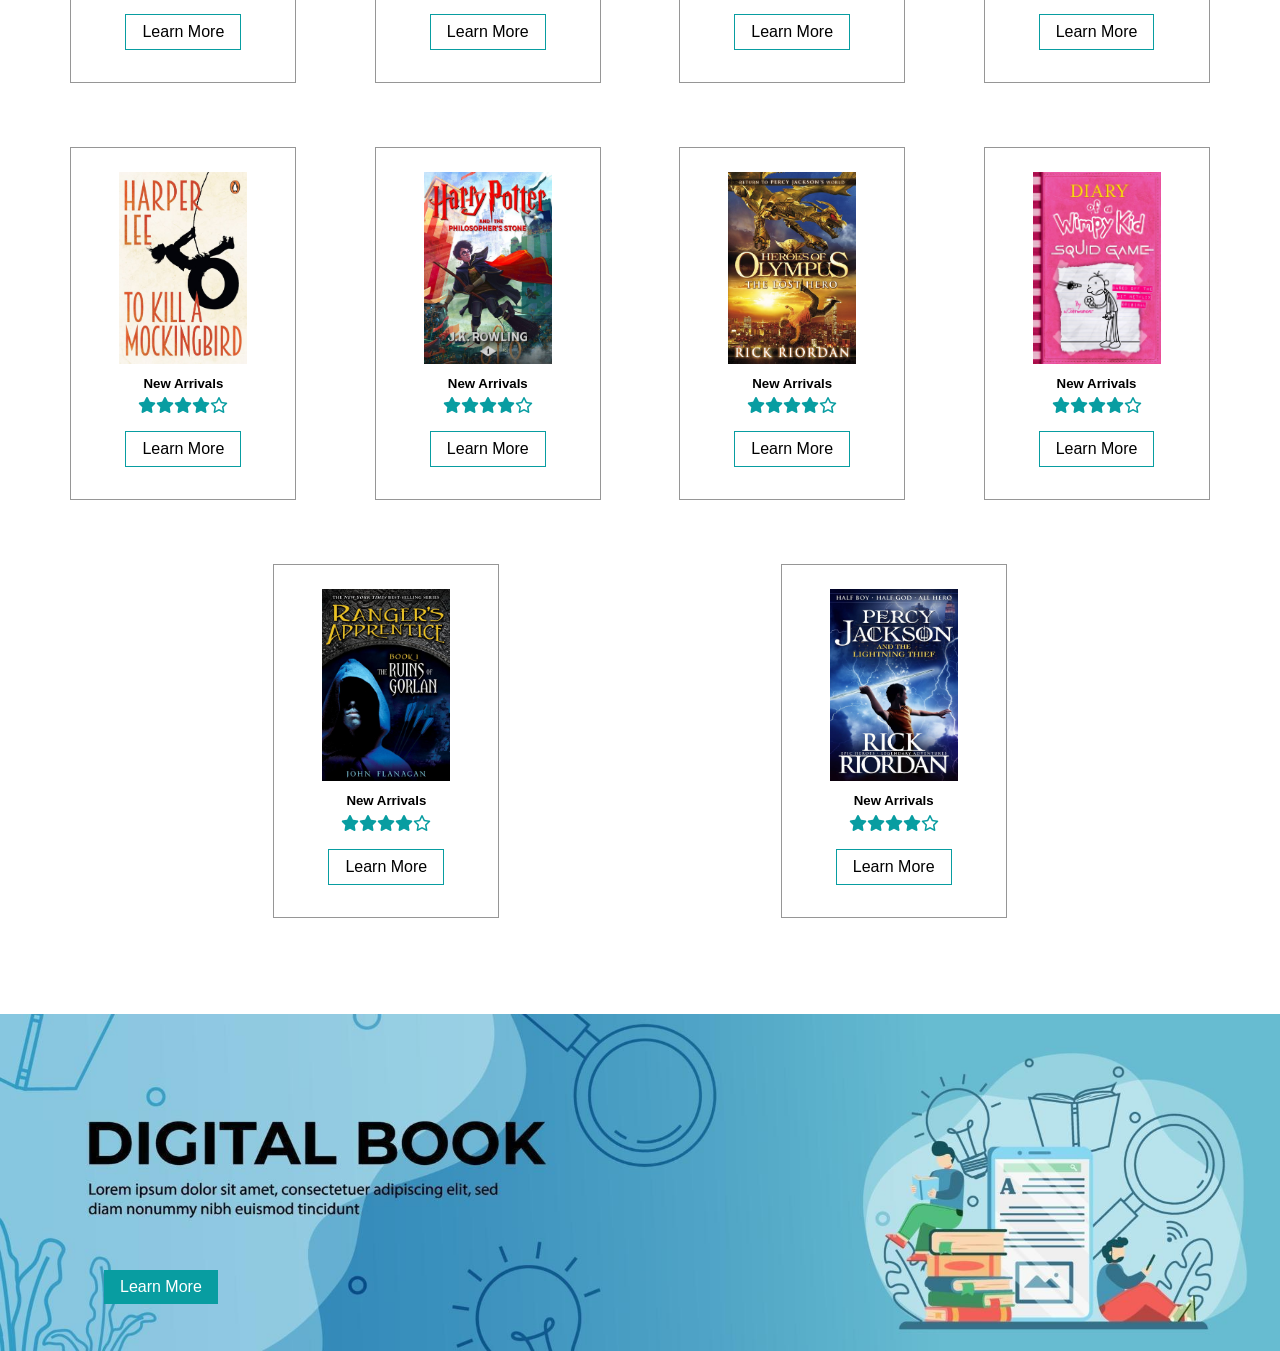
==== commit 6683449b: "edit" ====
--- a/index.html
+++ b/index.html
@@ -44,13 +44,13 @@
         </div>
     </section>
     <!-- End About Us -->
-    <!-- Start Featuerd Books -->
-    <section class="featuerd_book">
-        <h2>Featuerd Books</h2>
+    <!-- Start Featured Books -->
+    <section class="featured_book">
+        <h2>Featured Books</h2>
         <div class="container">
             <div class="book_item">
                 <img src="assets/image/book_1.jpg" alt="book 1"/>
-                <h4>Featuered Books</h4>
+                <h4>Featured Books</h4>
                 <h6>John Deo</h6>
                 <h5>Thriller, Horror, Romance</h5>
                 <p><b>$25.50</b> <span><del>$28.60</del></span></p>
@@ -58,7 +58,7 @@
             </div>
             <div class="book_item">
                 <img src="assets/image/book_2.jpg" alt="book 2"/>
-                <h4>Featuered Books</h4>
+                <h4>Featured Books</h4>
                 <h6>John Deo</h6>
                 <h5>Thriller, Horror, Romance</h5>
                 <p><b>$25.50</b> <span><del>$28.60</del></span></p>
@@ -66,7 +66,7 @@
             </div>
             <div class="book_item">
                 <img src="assets/image/book_3.jpg" alt="book 3"/>
-                <h4>Featuered Books</h4>
+                <h4>Featured Books</h4>
                 <h6>John Deo</h6>
                 <h5>Thriller, Horror, Romance</h5>
                 <p><b>$25.50</b> <span><del>$28.60</del></span></p>
@@ -74,7 +74,7 @@
             </div>
             <div class="book_item">
                 <img src="assets/image/book_4.jpg" alt="book 4"/>
-                <h4>Featuered Books</h4>
+                <h4>Featured Books</h4>
                 <h6>John Deo</h6>
                 <h5>Thriller, Horror, Romance</h5>
                 <p><b>$25.50</b> <span><del>$28.60</del></span></p>
@@ -82,7 +82,7 @@
             </div>
             <div class="book_item">
                 <img src="assets/image/book_5.jpg" alt="book 5"/>
-                <h4>Featuered Books</h4>
+                <h4>Featured Books</h4>
                 <h6>John Deo</h6>
                 <h5>Thriller, Horror, Romance</h5>
                 <p><b>$25.50</b> <span><del>$28.60</del></span></p>
@@ -90,7 +90,7 @@
             </div>
             <div class="book_item">
                 <img src="assets/image/book_6.jpg" alt="book 6"/>
-                <h4>Featuered Books</h4>
+                <h4>Featured Books</h4>
                 <h6>John Deo</h6>
                 <h5>Thriller, Horror, Romance</h5>
                 <p><b>$25.50</b> <span><del>$28.60</del></span></p>
@@ -98,7 +98,7 @@
             </div>
             <div class="book_item">
                 <img src="assets/image/book_7.png" alt="book 7"/>
-                <h4>Featuered Books</h4>
+                <h4>Featured Books</h4>
                 <h6>John Deo</h6>
                 <h5>Thriller, Horror, Romance</h5>
                 <p><b>$25.50</b> <span><del>$28.60</del></span></p>
@@ -106,7 +106,7 @@
             </div>
             <div class="book_item">
                 <img src="assets/image/book_8.png" alt="book 8"/>
-                <h4>Featuered Books</h4>
+                <h4>Featured Books</h4>
                 <h6>John Deo</h6>
                 <h5>Thriller, Horror, Romance</h5>
                 <p><b>$25.50</b> <span><del>$28.60</del></span></p>
@@ -114,7 +114,7 @@
             </div>
             <div class="book_item">
                 <img src="assets/image/book_9.jpg" alt="book 9"/>
-                <h4>Featuered Books</h4>
+                <h4>Featured Books</h4>
                 <h6>John Deo</h6>
                 <h5>Thriller, Horror, Romance</h5>
                 <p><b>$25.50</b> <span><del>$28.60</del></span></p>
@@ -122,7 +122,7 @@
             </div>
             <div class="book_item">
                 <img src="assets/image/book_10.png" alt="book 10"/>
-                <h4>Featuered Books</h4>
+                <h4>Featured Books</h4>
                 <h6>John Deo</h6>
                 <h5>Thriller, Horror, Romance</h5>
                 <p><b>$25.50</b> <span><del>$28.60</del></span></p>
@@ -130,7 +130,7 @@
             </div>
             <div class="book_item">
                 <img src="assets/image/book_11.jpg" alt="book 11"/>
-                <h4>Featuered Books</h4>
+                <h4>Featured Books</h4>
                 <h6>John Deo</h6>
                 <h5>Thriller, Horror, Romance</h5>
                 <p><b>$25.50</b> <span><del>$28.60</del></span></p>
@@ -138,7 +138,7 @@
             </div>
             <div class="book_item">
                 <img src="assets/image/book_12.png" alt="book 12"/>
-                <h4>Featuered Books</h4>
+                <h4>Featured Books</h4>
                 <h6>John Deo</h6>
                 <h5>Thriller, Horror, Romance</h5>
                 <p><b>$25.50</b> <span><del>$28.60</del></span></p>
@@ -146,7 +146,7 @@
             </div>
             <div class="book_item">
                 <img src="assets/image/book_13.png" alt="book 13"/>
-                <h4>Featuered Books</h4>
+                <h4>Featured Books</h4>
                 <h6>John Deo</h6>
                 <h5>Thriller, Horror, Romance</h5>
                 <p><b>$25.50</b> <span><del>$28.60</del></span></p>
@@ -154,7 +154,7 @@
             </div>
             <div class="book_item">
                 <img src="assets/image/book_14.png" alt="book 14"/>
-                <h4>Featuered Books</h4>
+                <h4>Featured Books</h4>
                 <h6>John Deo</h6>
                 <h5>Thriller, Horror, Romance</h5>
                 <p><b>$25.50</b> <span><del>$28.60</del></span></p>
@@ -162,15 +162,15 @@
             </div>
             <div class="book_item">
                 <img src="assets/image/book_15.png" alt="book 15"/>
-                <h4>Featuered Books</h4>
-                <h6>John Deo</h6>
-                <h5>Thriller, Horror, Romance</h5>
-                <p><b>$25.50</b> <span><del>$28.60</del></span></p>
-                <a href="#">Learn More</a>
-            </div>
-        </div>
-    </section>
-    <!-- End Featuerd Books -->
+                <h4>Featured Books</h4>
+                <h6>John Deo</h6>
+                <h5>Thriller, Horror, Romance</h5>
+                <p><b>$25.50</b> <span><del>$28.60</del></span></p>
+                <a href="#">Learn More</a>
+            </div>
+        </div>
+    </section>
+    <!-- End Featured Books -->
     <!-- Start Arrivals -->
     <section class="arrivals">
         <h2>New Arrivals</h2>
@@ -178,7 +178,7 @@
             <div class="arrivals_item">
                 <img src="assets/image/arrival_1.jpg" alt="arrivals 1"/>
                 <h5>New Arrivals</h5>
-                <p><span><i class="fa-solid fa-star"></i></span><span><i class="fa-solid fa-star"></i></span><span><i class="fa-solid fa-star"></i></span><span><i class="fa-solid fa-star"></i></span><span><i class="fa-regular fa-star"></i></span></p>
+                <p><span><i class="fa-solid fa-star"></i></span><span><i class="fa-solid fa-star"></i></span><span><i class="fa-solid fa-star"></i></span><span><i class="fa-solid fa-star"></i></span><span ><i class="fa-regular fa-star"></i></span></p>
                 <a href="#">Learn More</a>
             </div>
             <div class="arrivals_item">
--- a/assets/css/main.css
+++ b/assets/css/main.css
@@ -42,7 +42,7 @@
   text-decoration: none;
 }
 
-.arrivals .arrivals_container .arrivals_item a, .featuerd_book .container .book_item a {
+.arrivals .arrivals_container .arrivals_item a, .featured_book .container .book_item a {
   display: inline-block;
   padding: 0.5em 1em;
   background-color: #fff;
@@ -137,20 +137,20 @@
   line-height: 1.6;
   color: #333;
 }
-.featuerd_book {
+.featured_book {
   width: 100%;
   max-width: 100%;
   height: 100vh;
   padding: 2em;
   margin-bottom: 3em;
 }
-.featuerd_book h2 {
+.featured_book h2 {
   text-align: center;
   font-size: 2rem;
   color: black;
   margin-bottom: 3em;
 }
-.featuerd_book .container {
+.featured_book .container {
   display: -webkit-box;
   display: -ms-flexbox;
   display: flex;
@@ -165,7 +165,7 @@
   gap: 2em;
   margin-bottom: 4em;
 }
-.featuerd_book .container .book_item {
+.featured_book .container .book_item {
   -webkit-box-flex: 0;
       -ms-flex: 0 0 auto;
           flex: 0 0 auto;
@@ -177,26 +177,26 @@
   transition: box-shadow 0.3s ease;
   transition: box-shadow 0.3s ease, -webkit-box-shadow 0.3s ease;
 }
-.featuerd_book .container .book_item img {
+.featured_book .container .book_item img {
   width: 8em;
   height: 12em;
   margin: 0.5em 2em;
   text-align: center;
 }
-.featuerd_book .container .book_item h4 {
-  color: black;
-  margin-bottom: 0.5em;
-}
-.featuerd_book .container .book_item h6 {
+.featured_book .container .book_item h4 {
+  color: black;
+  margin-bottom: 0.5em;
+}
+.featured_book .container .book_item h6 {
   color: #b2b2b2;
   margin-bottom: 0.5em;
 }
-.featuerd_book .container .book_item h5 {
+.featured_book .container .book_item h5 {
   color: lightseagreen;
   margin-bottom: 0.5em;
   margin-left: 0.25em;
 }
-.featuerd_book .container .book_item:hover {
+.featured_book .container .book_item:hover {
   border: 1px solid #089da1;
   -webkit-box-shadow: -2px -2px 5px #089da1, 2px -2px 5px #089da1, -2px 2px 5px #089da1, 2px 2px 5px #089da1;
           box-shadow: -2px -2px 5px #089da1, 2px -2px 5px #089da1, -2px 2px 5px #089da1, 2px 2px 5px #089da1;
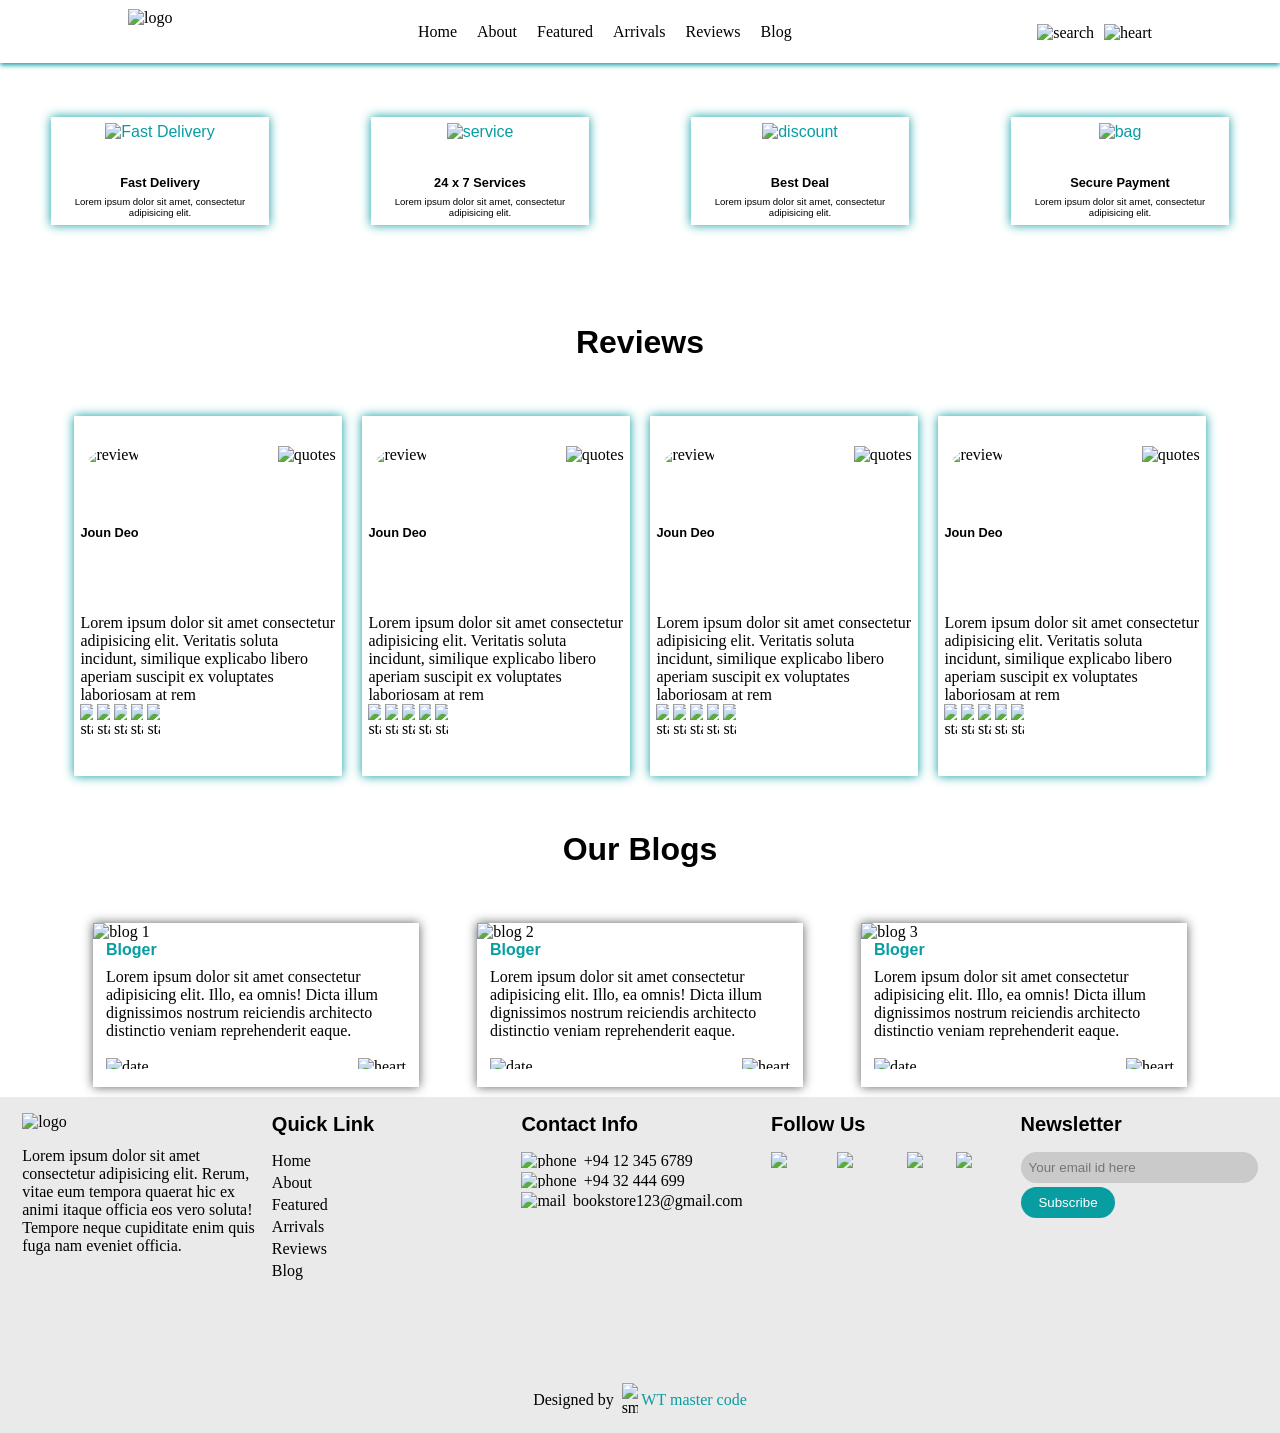
==== commit d551ca12: "i added some sections" ====
--- a/index.html
+++ b/index.html
@@ -4,247 +4,305 @@
     <meta charset="UTF-8">
     <meta name="viewport" content="width=device-width, initial-scale=1.0">
     <title>Book Store</title>
-    <link rel="icon" sizes="32x32" href="assets/image/logo.png" type="image/png">
-    <link rel="stylesheet" href="vendor/css/all.min.css">
+    <link rel="icon" href="assets/image/logo.png">
     <link rel="stylesheet" href="assets/css/main.css">
+
 </head>
 <body>
-    <!-- Start Navbar -->
-    <nav>
-
+    <nav class="nav">
+        <div class="container">
+        <div class="nav-logo"><img src="assets/image/logo.png" alt="logo" ></div>
+        <div class="nav-list">
+            <a href="#">Home</a>
+            <a href="#">About</a>
+            <a href="#">Featured</a>
+            <a href="#">Arrivals</a>
+            <a href="#">Reviews</a>
+            <a href="#">Blog</a>
+
+        </div>
+        <div class="nav-icons">
+            <img src="assets/image/added/search-icon.svg" alt="search">
+            <img src="assets/image/added/heart.svg" alt="heart">
+        </div>
+    </div>
     </nav>
-    <!-- End Navbar -->
-    <!-- Start Header -->
-    <header>
-        <div class="intro_page">
-        <h1>WELCOME TO <span>BOOK STORE</span></h1>
-        <p>Lorem ipsum dolor sit, amet consectetur adipisicing elit. Commodi beatae nihil aspernatur reprehenderit suscipit, corrupti doloribus est aliquid officia quos, provident doloremque error nulla! Quis officiis atque aut nihil. Quibusdam?</p>
-        <a href="#">Learn More</a>
-        </div>
-        <div class="intro_img">
-            <img src="assets/image/table.png" alt="Header Image"/>
-        </div>
-        
-    </header>
-    <!-- End Headers -->
-    <!-- Start Cards -->
+
+<br>
+<br>
+<br>
+
     <section class="cards">
+        <div class="card">
+            <img src="assets/image/added/delivery-fast-solid-svgrepo-com.svg" alt="Fast Delivery" class="card-img">
+            <h2>Fast Delivery</h2>
+            <p>Lorem ipsum dolor sit amet, consectetur adipisicing elit.</p>
+        </div>
+        <div class="card">
+            <img src="assets/image/added/service-svgrepo-com.svg" alt="service" class="card-img">
+            <h2>24 x 7 Services</h2>
+            <p>Lorem ipsum dolor sit amet, consectetur adipisicing elit.</p>
+        </div>
+        <div class="card">
+            <img src="assets/image/added/reshot-icon-discount-YHM6ZSCVT9.svg" alt="discount" class="card-img">
+            <h2>Best Deal</h2>
+            <p>Lorem ipsum dolor sit amet, consectetur adipisicing elit.</p>
+        </div>
+        <div class="card">
+            <img src="assets/image/added/bag.svg" alt="bag" class="card-img">
+            <h2>Secure Payment</h2>
+            <p>Lorem ipsum dolor sit amet, consectetur adipisicing elit.</p>
+        </div>
 
     </section>
-    <!-- End Cards -->
-    <!-- Start About Us -->
-    <section class="about">
-        <div class="about_img">
-            <img src="assets/image/about.png" alt="About Image"/>
-        </div>
-        <div class="aboutUs_card">
-            <h2>About Us</h2>
-            <p>Lorem ipsum, dolor sit amet consectetur adipisicing elit. Expedita, beatae at harum dolore inventore ipsum illum deleniti obcaecati non quae explicabo nesciunt aut provident, excepturi eum odit tempore et soluta nam error dolor, accusamus magnam? Iste exercitationem officia nesciunt atque sapiente esse rerum ducimus pariatur rem aliquid? Numquam, voluptas quo.</p>
-            <a href="#">Learn More</a>
+
+    <br>
+    <br>
+    <br>
+
+    
+    <section class="reviews">
+        <h1 >Reviews</h1>
+        <div class="container">
+            <div class="row">
+                <div class="comment">
+                    <div class="reviewe-header">
+                        <div class="reviewer-details">
+                            <img src="assets/image/review_1.png" alt="review 1">
+                            <h2>Joun Deo</h2>
+                        </div>
+
+                        <div class="qoutes">
+                            <img src="assets/image/added/quotes.svg" alt="quotes">                       
+                        </div>
+                        
+
+                    </div>
+
+                    <div class="qoute">
+                        <p>
+                           Lorem ipsum dolor sit amet consectetur adipisicing elit. Veritatis soluta incidunt, similique explicabo libero aperiam suscipit ex voluptates laboriosam at rem
+                        </p>
+                        <img src="assets/image/added/filled-star.svg" alt="star">
+                        <img src="assets/image/added/filled-star.svg" alt="star">
+                        <img src="assets/image/added/filled-star.svg" alt="star">
+                        <img src="assets/image/added/filled-star.svg" alt="star">
+                        <img src="assets/image/added/half-star.svg" alt="star">
+                    </div>
+                    
+
+                </div>
+                <div class="comment">
+                    <div class="reviewe-header">
+                        <div class="reviewer-details">
+                            <img src="assets/image/review_2.png" alt="review 2">
+                            <h2>Joun Deo</h2>
+                        </div>
+
+                        <div class="qoutes">
+                            <img src="assets/image/added/quotes.svg" alt="quotes">                       
+                        </div>
+                        
+
+                    </div>
+
+                    <div class="qoute">
+                        <p>
+                           Lorem ipsum dolor sit amet consectetur adipisicing elit. Veritatis soluta incidunt, similique explicabo libero aperiam suscipit ex voluptates laboriosam at rem
+                        </p>
+                        <img src="assets/image/added/filled-star.svg" alt="star">
+                        <img src="assets/image/added/filled-star.svg" alt="star">
+                        <img src="assets/image/added/filled-star.svg" alt="star">
+                        <img src="assets/image/added/filled-star.svg" alt="star">
+                        <img src="assets/image/added/half-star.svg" alt="star">
+                    </div>
+                    
+
+                </div>
+                <div class="comment">
+                    <div class="reviewe-header">
+                        <div class="reviewer-details">
+                            <img src="assets/image/review_3.png" alt="review 3">
+                            <h2>Joun Deo</h2>
+                        </div>
+
+                        <div class="qoutes">
+                            <img src="assets/image/added/quotes.svg" alt="quotes">                       
+                        </div>
+                        
+
+                    </div>
+
+                    <div class="qoute">
+                        <p>
+                           Lorem ipsum dolor sit amet consectetur adipisicing elit. Veritatis soluta incidunt, similique explicabo libero aperiam suscipit ex voluptates laboriosam at rem
+                        </p>
+                        <img src="assets/image/added/filled-star.svg" alt="star">
+                        <img src="assets/image/added/filled-star.svg" alt="star">
+                        <img src="assets/image/added/filled-star.svg" alt="star">
+                        <img src="assets/image/added/filled-star.svg" alt="star">
+                        <img src="assets/image/added/half-star.svg" alt="star">
+                    </div>
+                    
+
+                </div>
+                <div class="comment">
+                    <div class="reviewe-header">
+                        <div class="reviewer-details">
+                            <img src="assets/image/review_4.png" alt="review 4">
+                            <h2>Joun Deo</h2>
+                        </div>
+
+                        <div class="qoutes">
+                            <img src="assets/image/added/quotes.svg" alt="quotes">                       
+                        </div>
+                        
+
+                    </div>
+
+                    <div class="qoute">
+                        <p>
+                           Lorem ipsum dolor sit amet consectetur adipisicing elit. Veritatis soluta incidunt, similique explicabo libero aperiam suscipit ex voluptates laboriosam at rem
+                        </p>
+                        <img src="assets/image/added/filled-star.svg" alt="star">
+                        <img src="assets/image/added/filled-star.svg" alt="star">
+                        <img src="assets/image/added/filled-star.svg" alt="star">
+                        <img src="assets/image/added/filled-star.svg" alt="star">
+                        <img src="assets/image/added/half-star.svg" alt="star">
+                    </div>
+                    
+
+                </div>
+
+            </div>
         </div>
     </section>
-    <!-- End About Us -->
-    <!-- Start Featured Books -->
-    <section class="featured_book">
-        <h2>Featured Books</h2>
-        <div class="container">
-            <div class="book_item">
-                <img src="assets/image/book_1.jpg" alt="book 1"/>
-                <h4>Featured Books</h4>
-                <h6>John Deo</h6>
-                <h5>Thriller, Horror, Romance</h5>
-                <p><b>$25.50</b> <span><del>$28.60</del></span></p>
-                <a href="#">Learn More</a>
-            </div>
-            <div class="book_item">
-                <img src="assets/image/book_2.jpg" alt="book 2"/>
-                <h4>Featured Books</h4>
-                <h6>John Deo</h6>
-                <h5>Thriller, Horror, Romance</h5>
-                <p><b>$25.50</b> <span><del>$28.60</del></span></p>
-                <a href="#">Learn More</a>
-            </div>
-            <div class="book_item">
-                <img src="assets/image/book_3.jpg" alt="book 3"/>
-                <h4>Featured Books</h4>
-                <h6>John Deo</h6>
-                <h5>Thriller, Horror, Romance</h5>
-                <p><b>$25.50</b> <span><del>$28.60</del></span></p>
-                <a href="#">Learn More</a>
-            </div>
-            <div class="book_item">
-                <img src="assets/image/book_4.jpg" alt="book 4"/>
-                <h4>Featured Books</h4>
-                <h6>John Deo</h6>
-                <h5>Thriller, Horror, Romance</h5>
-                <p><b>$25.50</b> <span><del>$28.60</del></span></p>
-                <a href="#">Learn More</a>
-            </div>
-            <div class="book_item">
-                <img src="assets/image/book_5.jpg" alt="book 5"/>
-                <h4>Featured Books</h4>
-                <h6>John Deo</h6>
-                <h5>Thriller, Horror, Romance</h5>
-                <p><b>$25.50</b> <span><del>$28.60</del></span></p>
-                <a href="#">Learn More</a>
-            </div>
-            <div class="book_item">
-                <img src="assets/image/book_6.jpg" alt="book 6"/>
-                <h4>Featured Books</h4>
-                <h6>John Deo</h6>
-                <h5>Thriller, Horror, Romance</h5>
-                <p><b>$25.50</b> <span><del>$28.60</del></span></p>
-                <a href="#">Learn More</a>
-            </div>
-            <div class="book_item">
-                <img src="assets/image/book_7.png" alt="book 7"/>
-                <h4>Featured Books</h4>
-                <h6>John Deo</h6>
-                <h5>Thriller, Horror, Romance</h5>
-                <p><b>$25.50</b> <span><del>$28.60</del></span></p>
-                <a href="#">Learn More</a>
-            </div>
-            <div class="book_item">
-                <img src="assets/image/book_8.png" alt="book 8"/>
-                <h4>Featured Books</h4>
-                <h6>John Deo</h6>
-                <h5>Thriller, Horror, Romance</h5>
-                <p><b>$25.50</b> <span><del>$28.60</del></span></p>
-                <a href="#">Learn More</a>
-            </div>
-            <div class="book_item">
-                <img src="assets/image/book_9.jpg" alt="book 9"/>
-                <h4>Featured Books</h4>
-                <h6>John Deo</h6>
-                <h5>Thriller, Horror, Romance</h5>
-                <p><b>$25.50</b> <span><del>$28.60</del></span></p>
-                <a href="#">Learn More</a>
-            </div>
-            <div class="book_item">
-                <img src="assets/image/book_10.png" alt="book 10"/>
-                <h4>Featured Books</h4>
-                <h6>John Deo</h6>
-                <h5>Thriller, Horror, Romance</h5>
-                <p><b>$25.50</b> <span><del>$28.60</del></span></p>
-                <a href="#">Learn More</a>
-            </div>
-            <div class="book_item">
-                <img src="assets/image/book_11.jpg" alt="book 11"/>
-                <h4>Featured Books</h4>
-                <h6>John Deo</h6>
-                <h5>Thriller, Horror, Romance</h5>
-                <p><b>$25.50</b> <span><del>$28.60</del></span></p>
-                <a href="#">Learn More</a>
-            </div>
-            <div class="book_item">
-                <img src="assets/image/book_12.png" alt="book 12"/>
-                <h4>Featured Books</h4>
-                <h6>John Deo</h6>
-                <h5>Thriller, Horror, Romance</h5>
-                <p><b>$25.50</b> <span><del>$28.60</del></span></p>
-                <a href="#">Learn More</a>
-            </div>
-            <div class="book_item">
-                <img src="assets/image/book_13.png" alt="book 13"/>
-                <h4>Featured Books</h4>
-                <h6>John Deo</h6>
-                <h5>Thriller, Horror, Romance</h5>
-                <p><b>$25.50</b> <span><del>$28.60</del></span></p>
-                <a href="#">Learn More</a>
-            </div>
-            <div class="book_item">
-                <img src="assets/image/book_14.png" alt="book 14"/>
-                <h4>Featured Books</h4>
-                <h6>John Deo</h6>
-                <h5>Thriller, Horror, Romance</h5>
-                <p><b>$25.50</b> <span><del>$28.60</del></span></p>
-                <a href="#">Learn More</a>
-            </div>
-            <div class="book_item">
-                <img src="assets/image/book_15.png" alt="book 15"/>
-                <h4>Featured Books</h4>
-                <h6>John Deo</h6>
-                <h5>Thriller, Horror, Romance</h5>
-                <p><b>$25.50</b> <span><del>$28.60</del></span></p>
-                <a href="#">Learn More</a>
-            </div>
+
+  
+    <section class="our-blog">
+        <h1 >Our Blogs</h1>
+        <div class="container"> 
+            <div class="row">
+                <div class="bloger">
+                    <div class="bloger-image">
+                        <img src="assets/image/blog_1.jpg" alt="blog 1">
+                    </div>
+                    <div class="bloger-details">
+                        <h2>
+                            Bloger
+                        </h2>
+                        <p>
+                            Lorem ipsum dolor sit amet consectetur adipisicing elit. Illo, ea omnis! Dicta illum dignissimos nostrum reiciendis architecto distinctio veniam reprehenderit eaque.
+                        </p>
+                        <div class="blog-icons">
+                            <img src="assets/image/added/date.svg" alt="date">
+                            <img src="assets/image/added/blog-heart.svg" alt="heart">
+
+                        </div>
+                    </div>
+
+                </div>
+                <div class="bloger">
+                    <div class="bloger-image">
+                        <img src="assets/image/blog_2.jpg" alt="blog 2">
+                    </div>
+                    <div class="bloger-details">
+                        <h2>
+                            Bloger
+                        </h2>
+                        <p>
+                            Lorem ipsum dolor sit amet consectetur adipisicing elit. Illo, ea omnis! Dicta illum dignissimos nostrum reiciendis architecto distinctio veniam reprehenderit eaque.
+                        </p>
+                        <div class="blog-icons">
+                            <img src="assets/image/added/date.svg" alt="date">
+                            <img src="assets/image/added/blog-heart.svg" alt="heart">
+
+                        </div>
+                    </div>
+
+                </div>
+                <div class="bloger">
+                    <div class="bloger-image">
+                        <img src="assets/image/blog_3.jpg" alt="blog 3">
+                    </div>
+                    <div class="bloger-details">
+                        <h2>
+                            Bloger
+                        </h2>
+                        <p>
+                            Lorem ipsum dolor sit amet consectetur adipisicing elit. Illo, ea omnis! Dicta illum dignissimos nostrum reiciendis architecto distinctio veniam reprehenderit eaque.
+                        </p>
+                        <div class="blog-icons">
+                            <img src="assets/image/added/date.svg" alt="date">
+                            <img src="assets/image/added/blog-heart.svg" alt="heart">
+
+                        </div>
+                    </div>
+
+                </div>
+            </div>
+
         </div>
     </section>
-    <!-- End Featured Books -->
-    <!-- Start Arrivals -->
-    <section class="arrivals">
-        <h2>New Arrivals</h2>
-        <div class="arrivals_container">
-            <div class="arrivals_item">
-                <img src="assets/image/arrival_1.jpg" alt="arrivals 1"/>
-                <h5>New Arrivals</h5>
-                <p><span><i class="fa-solid fa-star"></i></span><span><i class="fa-solid fa-star"></i></span><span><i class="fa-solid fa-star"></i></span><span><i class="fa-solid fa-star"></i></span><span ><i class="fa-regular fa-star"></i></span></p>
-                <a href="#">Learn More</a>
-            </div>
-            <div class="arrivals_item">
-                <img src="assets/image/arrival_2.jpg" alt="arrivals 2"/>
-                <h5>New Arrivals</h5>
-                <p><span><i class="fa-solid fa-star"></i></span><span><i class="fa-solid fa-star"></i></span><span><i class="fa-solid fa-star"></i></span><span><i class="fa-solid fa-star"></i></span><span><i class="fa-regular fa-star"></i></span></p>
-                <a href="#">Learn More</a>
-            </div>
-            <div class="arrivals_item">
-                <img src="assets/image/arrival_3.jpg" alt="arrivals 3"/>
-                <h5>New Arrivals</h5>
-                <p><span><i class="fa-solid fa-star"></i></span><span><i class="fa-solid fa-star"></i></span><span><i class="fa-solid fa-star"></i></span><span><i class="fa-solid fa-star"></i></span><span><i class="fa-regular fa-star"></i></span></p>
-                <a href="#">Learn More</a>
-            </div>
-            <div class="arrivals_item">
-                <img src="assets/image/arrival_4.jpg" alt="arrivals 4"/>
-                <h5>New Arrivals</h5>
-                <p><span><i class="fa-solid fa-star"></i></span><span><i class="fa-solid fa-star"></i></span><span><i class="fa-solid fa-star"></i></span><span><i class="fa-solid fa-star"></i></span><span><i class="fa-regular fa-star"></i></span></p>
-                <a href="#">Learn More</a>
-            </div>
-            <div class="arrivals_item">
-                <img src="assets/image/arrival_5.jpg" alt="arrivals 5"/>
-                <h5>New Arrivals</h5>
-                <p><span><i class="fa-solid fa-star"></i></span><span><i class="fa-solid fa-star"></i></span><span><i class="fa-solid fa-star"></i></span><span><i class="fa-solid fa-star"></i></span><span><i class="fa-regular fa-star"></i></span></p>
-                <a href="#">Learn More</a>
-            </div>
-            <div class="arrivals_item">
-                <img src="assets/image/arrival_6.jpg" alt="arrivals 6"/>
-                <h5>New Arrivals</h5>
-                <p><span><i class="fa-solid fa-star"></i></span><span><i class="fa-solid fa-star"></i></span><span><i class="fa-solid fa-star"></i></span><span><i class="fa-solid fa-star"></i></span><span><i class="fa-regular fa-star"></i></span></p>
-                <a href="#">Learn More</a>
-            </div>
-            <div class="arrivals_item">
-                <img src="assets/image/arrival_7.jpg" alt="arrivals 7"/>
-                <h5>New Arrivals</h5>
-                <p><span><i class="fa-solid fa-star"></i></span><span><i class="fa-solid fa-star"></i></span><span><i class="fa-solid fa-star"></i></span><span><i class="fa-solid fa-star"></i></span><span><i class="fa-regular fa-star"></i></span></p>
-                <a href="#">Learn More</a>
-            </div>
-            <div class="arrivals_item">
-                <img src="assets/image/arrival_8.webp" alt="arrivals 8"/>
-                <h5>New Arrivals</h5>
-                <p><span><i class="fa-solid fa-star"></i></span><span><i class="fa-solid fa-star"></i></span><span><i class="fa-solid fa-star"></i></span><span><i class="fa-solid fa-star"></i></span><span><i class="fa-regular fa-star"></i></span></p>
-                <a href="#">Learn More</a>
-            </div>
-            <div class="arrivals_item">
-                <img src="assets/image/arrival_9.jpg" alt="arrivals 9"/>
-                <h5>New Arrivals</h5>
-                <p><span><i class="fa-solid fa-star"></i></span><span><i class="fa-solid fa-star"></i></span><span><i class="fa-solid fa-star"></i></span><span><i class="fa-solid fa-star"></i></span><span><i class="fa-regular fa-star"></i></span></p>
-                <a href="#">Learn More</a>
-            </div>
-            <div class="arrivals_item">
-                <img src="assets/image/arrival_10.jpg" alt="arrivals 10"/>
-                <h5>New Arrivals</h5>
-                <p><span><i class="fa-solid fa-star"></i></span><span><i class="fa-solid fa-star"></i></span><span><i class="fa-solid fa-star"></i></span><span><i class="fa-solid fa-star"></i></span><span><i class="fa-regular fa-star"></i></span></p>
-                <a href="#">Learn More</a>
-            </div>
-        </div>
-    </section>
-    <!-- End Arrivals -->
-    <!-- Start Digital Book -->
-     <section class="digital_book">
-        <div class="digital_book_img">
-            <img src="assets/image/banner.jpg" alt="digital book"/>
-        </div>
-        <a href="#">Learn More</a>
-     </section>
-    <!-- End Digital Book -->
+
+    <footer class="footer">
+         <div class="row">
+            <div class="about">
+                <img src="assets/image/logo.png" alt="logo">
+                <p>Lorem ipsum dolor sit amet consectetur adipisicing elit. Rerum, vitae eum tempora quaerat hic ex animi itaque officia eos vero soluta! Tempore neque cupiditate enim quis fuga nam eveniet officia.</p>
+            </div>
+            <div class="quick-links">
+                <h2>Quick Link</h2>
+                <div class="footer-list">
+                    <a href="#">Home</a>
+                    <a href="#">About</a>
+                    <a href="#">Featured</a>
+                    <a href="#">Arrivals</a>
+                    <a href="#">Reviews</a>
+                    <a href="#">Blog</a>
+                </div>
+            </div>
+            <div class="contact-info">
+                <h2>Contact Info</h2>
+                <div class="footer-list">
+                    <div class="contact-type">
+                        <img src="assets/image/added/phone.svg" alt="phone">
+                        <a href="tel:+94123456789">+94 12 345 6789</a>
+                    </div>
+                    <div class="contact-type">
+                        <img src="assets/image/added/phone.svg" alt="phone">
+                        <a href="tel:+9432444699">+94 32 444 699</a>
+                    </div>
+                    <div class="contact-type">
+                        <img src="assets/image/added/mail.svg" alt="mail">
+                        <a href="mailto:bookstore123@gmail.com">bookstore123@gmail.com</a>
+                    </div>
+
+                </div>
+            </div>
+
+            <div class="follow-us">
+                <h2>Follow Us</h2>
+                <div class="contact-type">
+                    <img src="assets/image/added/facebook.svg" alt="facebook">
+                    <img src="assets/image/added/instagram.svg" alt="instagram">
+                    <img src="assets/image/added/twitter.svg" alt="twitter">
+                    <img src="assets/image/added/ln.svg" alt="linked in">
+                </div>
+            </div>
+            <div class="news-letter">
+                <h2>Newsletter</h2>
+                <div class="footer-list">
+                     <input type="email" name="email" id="email" placeholder="Your email id here">
+                     <button type="submit">Subscribe</button>
+                </div>
+            </div>
+         </div>
+         <div class="designer">
+            <p>Designed by &nbsp;</p>
+            <img src="assets/image/added/smile.svg" alt="smile">
+            <p class="designer-name">&nbsp;WT master code</p>
+         </div>
+    </footer>
 </body>
 </html>
--- a/assets/css/main.css
+++ b/assets/css/main.css
@@ -1,296 +1,358 @@
-::-webkit-scrollbar {
-  width: 10px;
-  height: 10px;
-}
-
-::-webkit-scrollbar-track {
-  background: #f1f1f1;
-}
-
-::-webkit-scrollbar-thumb {
-  background: lightseagreen;
-  border-radius: 5px;
-}
-
-::-webkit-scrollbar-thumb:hover {
-  background: #089da1;
-}
-
-.about, header {
-  display: -webkit-box;
-  display: -ms-flexbox;
-  display: flex;
-  -webkit-box-orient: horizontal;
-  -webkit-box-direction: normal;
-      -ms-flex-flow: row wrap;
-          flex-flow: row wrap;
-  -webkit-box-align: center;
-      -ms-flex-align: center;
-          align-items: center;
-  -webkit-box-pack: justify;
-      -ms-flex-pack: justify;
-          justify-content: space-between;
-  padding: 2em;
-  height: 100vh;
-}
-
-.digital_book a, .about .aboutUs_card a, .intro_page a {
-  display: inline-block;
-  padding: 0.5em 1em;
-  background-color: #089da1;
-  color: #fff;
-  text-decoration: none;
-}
-
-.arrivals .arrivals_container .arrivals_item a, .featured_book .container .book_item a {
-  display: inline-block;
-  padding: 0.5em 1em;
-  background-color: #fff;
-  color: black;
-  text-decoration: none;
-  border: 1.5px solid #089da1;
-  margin-top: 1em;
-  margin-bottom: 1em;
-}
-
-.about .about_img, .intro_img {
-  -webkit-box-flex: 1;
-      -ms-flex: 1 1 50%;
-          flex: 1 1 50%;
-  display: -webkit-box;
-  display: -ms-flexbox;
-  display: flex;
-  -webkit-box-pack: center;
-      -ms-flex-pack: center;
-          justify-content: center;
-  -webkit-box-align: center;
-      -ms-flex-align: center;
-          align-items: center;
-  -ms-flex-wrap: wrap;
-      flex-wrap: wrap;
-  padding: 2em;
-}
-.about .about_img img, .intro_img img {
-  width: 100%;
-  max-width: 100%;
-  height: auto;
-}
-
 * {
   margin: 0;
   padding: 0;
-  -webkit-box-sizing: border-box;
-          box-sizing: border-box;
-}
-
-body {
+  box-sizing: border-box;
+}
+
+.nav {
+  position: sticky;
+  width: 100vw;
+  display: flex;
+  flex-direction: row;
+  top: 0;
+  z-index: 1000;
+  box-shadow: 0px 2px 5px #089da1;
+  align-content: center;
+  justify-content: center;
+  background-color: #fff;
+  padding-top: 1vh;
+  padding-bottom: 1vh;
+}
+.nav .container {
+  width: 80%;
+  display: flex;
+  justify-content: space-between;
+}
+.nav .container .nav-logo {
+  height: 5vh;
+}
+.nav .container .nav-logo img {
+  height: 100%;
+}
+.nav .container .nav-icons, .nav .container .nav-list {
+  display: flex;
+  align-items: center;
+}
+.nav .container .nav-list {
+  gap: 1.25rem;
+}
+.nav .container .nav-list a {
+  text-decoration: none;
+  color: black;
+  font-size: 1em;
+}
+.nav .container .nav-icons {
+  gap: 0.625rem;
+}
+.nav .container .nav-icons img {
+  height: 1rem;
+}
+
+@media only screen and (max-width: 768px) {
+  .nav .container {
+    width: 90%;
+  }
+  .nav .container .nav-logo {
+    height: 4vh;
+  }
+  .nav .container .nav-list {
+    gap: 0.7rem;
+  }
+  .nav .container .nav-icons {
+    gap: 0.25rem;
+  }
+  .nav .container .nav-list a {
+    font-size: 0.8em;
+  }
+}
+@media only screen and (max-width: 600px) {
+  .nav .container {
+    width: 95%;
+  }
+  .nav .container .nav-logo {
+    height: 4vh;
+  }
+  .nav .container .nav-list {
+    gap: 0.4rem;
+  }
+  .nav .container .nav-icons {
+    gap: 0.125rem;
+  }
+  .nav .container .nav-list a {
+    font-size: 0.7em;
+  }
+}
+.cards {
+  display: flex;
+  width: 100vw;
+  justify-content: space-around;
+  font-family: "Franklin Gothic Medium", "Arial Narrow", Arial, sans-serif;
+}
+.cards .card {
+  display: flex;
+  flex-direction: column;
+  align-items: center;
+  justify-content: center;
+  width: 17vw;
+  box-shadow: 0px 0px 10px #089da1;
+  padding: 0.5vw;
+  gap: 0.5vw;
+}
+.cards .card .card-img {
+  height: 5vh;
+  color: #089da1;
+}
+.cards .card .card-img img {
+  height: 100%;
+}
+.cards .card h2, .cards .card p {
+  text-align: center;
+}
+.cards .card h2 {
+  font-size: 0.8em;
+}
+.cards .card p {
+  font-size: 0.6em;
+}
+
+.reviews {
+  display: flex;
+  flex-direction: column;
+  align-content: center;
+  align-items: center;
+}
+.reviews h1 {
+  margin: 5vh;
+  font-family: "Franklin Gothic Medium", "Arial Narrow", Arial, sans-serif;
+  font-size: 2em;
+}
+.reviews .container {
+  width: 90vw;
+  max-width: 1200px;
+}
+.reviews .container .row {
+  display: flex;
+  flex-wrap: wrap;
+  justify-content: space-around;
+}
+.reviews .container .row .comment {
+  display: flex;
+  flex-direction: column;
+  align-items: center;
+  justify-content: space-around;
+  width: calc(25% - 20px);
+  margin: 10px;
+  box-shadow: 0px 0px 10px #089da1;
+  padding: 0.5vw;
+  padding-bottom: 1vw;
+  gap: 0.5vw;
+  height: 40vh;
+}
+@media only screen and (max-width: 1024px) {
+  .reviews .container .row .comment {
+    width: calc(50% - 20px);
+  }
+}
+@media only screen and (max-width: 480px) {
+  .reviews .container .row .comment {
+    width: 100%;
+    margin: 10px 0;
+    height: 30vh;
+  }
+}
+.reviews .container .row .comment .reviewe-header {
+  height: 33%;
+  width: 100%;
+  display: flex;
+  justify-content: space-between;
+}
+.reviews .container .row .comment .reviewe-header .reviewer-details {
+  display: flex;
+  flex-direction: column;
+}
+.reviews .container .row .comment .reviewe-header .reviewer-details img {
+  height: 70%;
+  border-radius: 50%;
+}
+.reviews .container .row .comment .reviewe-header .reviewer-details h2 {
+  font-size: 0.8em;
+  color: #000000;
+  font-family: "Franklin Gothic Medium", "Arial Narrow", Arial, sans-serif;
+}
+.reviews .container .row .comment .reviewe-header .qoutes {
+  height: 100%;
+}
+.reviews .container .row .comment .reviewe-header .qoutes img {
+  height: 170%;
+  width: 100%;
+  margin-top: -20%;
+}
+.reviews .container .row .comment .qoute p {
+  font-size: 1em;
+}
+.reviews .container .row .comment .qoute img {
+  display: inline-block;
+  width: 5%;
+}
+
+.our-blog {
+  display: flex;
+  flex-direction: column;
+  align-content: center;
+  align-items: center;
+}
+.our-blog h1 {
+  margin: 5vh;
   font-family: Helvetica, Arial, sans-serif;
-  scroll-behavior: smooth;
-}
-
-header {
-  background-image: url(../image/bg.png);
-  background-size: cover;
-  background-repeat: no-repeat;
-  background-position: center;
-}
-
-.intro_page {
-  -webkit-box-flex: 1;
-      -ms-flex: 1 1 50%;
-          flex: 1 1 50%;
-  padding: 2em;
-}
-.intro_page h1 {
-  font-size: 2.5rem;
-  color: black;
-}
-.intro_page h1 span {
-  color: lightseagreen;
-}
-.intro_page p {
-  font-size: 1rem;
-  margin-top: 2em;
-  margin-bottom: 2em;
-  line-height: 1.6;
-  color: #333;
-}
-@media screen and (max-width: 480px) {
-  .about .about_img {
-    display: none;
-  }
-}
-.about .aboutUs_card {
-  -webkit-box-flex: 1;
-      -ms-flex: 1 1 50%;
-          flex: 1 1 50%;
-  padding: 2em;
-}
-.about .aboutUs_card h2 {
-  font-size: 2rem;
-  color: black;
-}
-.about .aboutUs_card p {
-  font-size: 1rem;
-  margin-top: 2em;
-  margin-bottom: 2em;
-  line-height: 1.6;
-  color: #333;
-}
-.featured_book {
+  font-size: 2em;
+}
+.our-blog .container {
+  width: 90vw;
+  max-width: 1200px;
+}
+.our-blog .container .row {
+  display: flex;
+  flex-wrap: wrap;
+  justify-content: space-around;
+}
+.our-blog .container .row .bloger {
+  display: flex;
+  flex-direction: column;
+  align-items: center;
+  width: calc(30% - 20px);
+  margin: 10px;
+  box-shadow: 0px 0px 10px #5c5f5f;
+  align-items: stretch;
+  justify-content: space-between;
+}
+.our-blog .container .row .bloger .bloger-image {
+  overflow: hidden;
+}
+.our-blog .container .row .bloger .bloger-image img {
   width: 100%;
-  max-width: 100%;
-  height: 100vh;
-  padding: 2em;
-  margin-bottom: 3em;
-}
-.featured_book h2 {
-  text-align: center;
-  font-size: 2rem;
-  color: black;
-  margin-bottom: 3em;
-}
-.featured_book .container {
-  display: -webkit-box;
-  display: -ms-flexbox;
-  display: flex;
-  overflow-x: auto;
-  scroll-behavior: smooth;
-  -webkit-box-align: center;
-      -ms-flex-align: center;
-          align-items: center;
-  -webkit-box-pack: space-evenly;
-      -ms-flex-pack: space-evenly;
-          justify-content: space-evenly;
-  gap: 2em;
-  margin-bottom: 4em;
-}
-.featured_book .container .book_item {
-  -webkit-box-flex: 0;
-      -ms-flex: 0 0 auto;
-          flex: 0 0 auto;
-  border: 1px solid rgb(150, 150, 150);
-  text-align: center;
-  margin: 2em 0.5em;
-  -webkit-transition: -webkit-box-shadow 0.3s ease;
-  transition: -webkit-box-shadow 0.3s ease;
-  transition: box-shadow 0.3s ease;
-  transition: box-shadow 0.3s ease, -webkit-box-shadow 0.3s ease;
-}
-.featured_book .container .book_item img {
-  width: 8em;
-  height: 12em;
-  margin: 0.5em 2em;
-  text-align: center;
-}
-.featured_book .container .book_item h4 {
-  color: black;
-  margin-bottom: 0.5em;
-}
-.featured_book .container .book_item h6 {
-  color: #b2b2b2;
-  margin-bottom: 0.5em;
-}
-.featured_book .container .book_item h5 {
-  color: lightseagreen;
-  margin-bottom: 0.5em;
-  margin-left: 0.25em;
-}
-.featured_book .container .book_item:hover {
-  border: 1px solid #089da1;
-  -webkit-box-shadow: -2px -2px 5px #089da1, 2px -2px 5px #089da1, -2px 2px 5px #089da1, 2px 2px 5px #089da1;
-          box-shadow: -2px -2px 5px #089da1, 2px -2px 5px #089da1, -2px 2px 5px #089da1, 2px 2px 5px #089da1;
-}
-
-.arrivals {
-  width: 100%;
-  max-width: 100%;
-  min-height: 100vh;
-  padding: 2em;
-  margin-bottom: 3em;
-}
-.arrivals h2 {
-  text-align: center;
-  font-size: 2rem;
-  color: black;
-  margin-bottom: 3em;
-}
-.arrivals .arrivals_container {
-  display: -webkit-box;
-  display: -ms-flexbox;
-  display: flex;
-  -webkit-box-pack: space-evenly;
-      -ms-flex-pack: space-evenly;
-          justify-content: space-evenly;
-  -webkit-box-align: start;
-      -ms-flex-align: start;
-          align-items: flex-start;
-  -ms-flex-wrap: wrap;
-      flex-wrap: wrap;
-  gap: 2em;
-}
-.arrivals .arrivals_container .arrivals_item {
-  -webkit-box-flex: 0;
-      -ms-flex: 0 0 auto;
-          flex: 0 0 auto;
-  max-width: auto;
-  border: 1px solid rgb(150, 150, 150);
-  text-align: center;
-  margin: 1em 0.5em;
-  padding: 1em;
-  -webkit-transition: -webkit-box-shadow 0.3s ease;
-  transition: -webkit-box-shadow 0.3s ease;
-  transition: box-shadow 0.3s ease;
-  transition: box-shadow 0.3s ease, -webkit-box-shadow 0.3s ease;
-}
-.arrivals .arrivals_container .arrivals_item img {
-  width: 8em;
-  height: 12em;
-  margin: 0.5em 2em;
-  text-align: center;
-  -webkit-transition: -webkit-transform 0.3s ease;
-  transition: -webkit-transform 0.3s ease;
-  transition: transform 0.3s ease;
-  transition: transform 0.3s ease, -webkit-transform 0.3s ease;
-}
-.arrivals .arrivals_container .arrivals_item img:hover {
-  -webkit-transform: scale(1.1);
-          transform: scale(1.1);
-}
-.arrivals .arrivals_container .arrivals_item h5 {
-  color: black;
-  margin-bottom: 0.5em;
-}
-.arrivals .arrivals_container .arrivals_item i {
-  display: inline;
-  color: #089da1;
-  margin-bottom: 1em;
-}
-.arrivals .arrivals_container .arrivals_item:hover {
-  border: 1px solid #089da1;
-  -webkit-box-shadow: -2px -2px 5px #089da1, 2px -2px 5px #089da1, -2px 2px 5px #089da1, 2px 2px 5px #089da1;
-          box-shadow: -2px -2px 5px #089da1, 2px -2px 5px #089da1, -2px 2px 5px #089da1, 2px 2px 5px #089da1;
-}
-
-.digital_book {
-  width: 100%;
-  max-width: 100%;
-  -webkit-box-sizing: border-box;
-          box-sizing: border-box;
-}
-.digital_book .digital_book_img {
-  width: 100%;
-  overflow: hidden;
-}
-.digital_book .digital_book_img img {
-  max-width: 100%;
-  height: auto;
+  height: 30vh;
   -o-object-fit: cover;
      object-fit: cover;
-  position: absolute;
-}
-.digital_book a {
-  right: -6.5em;
-  bottom: -16em;
-  position: relative;
-}+}
+.our-blog .container .row .bloger .bloger-details {
+  margin: 0 1vw;
+  display: flex;
+  flex-direction: column;
+  gap: 1vh;
+  flex-grow: 1;
+}
+.our-blog .container .row .bloger .bloger-details h2 {
+  color: #089da1;
+  font-size: 1em;
+  font-family: Helvetica, Arial, sans-serif;
+  font-weight: bolder;
+}
+.our-blog .container .row .bloger .bloger-details p {
+  font-size: 1em;
+}
+.our-blog .container .row .bloger .bloger-details .blog-icons {
+  display: flex;
+  justify-content: space-between;
+  height: 0.7em;
+  margin: 1vh 0 2vh 0;
+}
+.our-blog .container .row .bloger .bloger-details .blog-icons img {
+  height: 100%;
+}
+
+@media only screen and (max-width: 1200px) {
+  .our-blog .container .row .bloger {
+    width: calc(50% - 20px);
+  }
+}
+@media only screen and (max-width: 480px) {
+  .our-blog .container .row .bloger {
+    width: 100%;
+    margin: 10px 0;
+  }
+}
+.footer {
+  background-color: #eaeaea;
+  display: flex;
+  flex-direction: column;
+  padding: 1em;
+  width: 100vw;
+}
+.footer .row {
+  display: flex;
+  justify-content: space-around;
+  flex-wrap: wrap;
+}
+.footer .row .about, .footer .row .quick-links, .footer .row .contact-info, .footer .row .follow-us, .footer .row .news-letter {
+  display: flex;
+  flex-direction: column;
+  width: 19%;
+  gap: 1em;
+  height: 30vh;
+}
+.footer .row .about h2, .footer .row .quick-links h2, .footer .row .contact-info h2, .footer .row .follow-us h2, .footer .row .news-letter h2 {
+  font-size: 1.25rem;
+  font-family: "Franklin Gothic Medium", "Arial Narrow", Arial, sans-serif;
+}
+.footer .row .about .footer-list, .footer .row .quick-links .footer-list, .footer .row .contact-info .footer-list, .footer .row .follow-us .footer-list, .footer .row .news-letter .footer-list {
+  display: flex;
+  flex-direction: column;
+  gap: 0.25rem;
+}
+.footer .row .about .footer-list a, .footer .row .quick-links .footer-list a, .footer .row .contact-info .footer-list a, .footer .row .follow-us .footer-list a, .footer .row .news-letter .footer-list a {
+  text-decoration: none;
+  color: black;
+  font-size: 1em;
+}
+.footer .row .about img {
+  width: 5em;
+}
+.footer .row .contact-type {
+  display: flex;
+  flex-direction: row;
+  gap: 3%;
+  height: 1em;
+}
+.footer .row .contact-type img {
+  height: 1em;
+}
+.footer .row .news-letter .footer-list input {
+  border: 0px solid #ffffff;
+  border-radius: 2em;
+  outline: none;
+  padding: 0.6em;
+  background-color: #cacaca;
+}
+.footer .row .news-letter .footer-list button {
+  background-color: #089da1;
+  width: 40%;
+  border: 0px solid #ffffff;
+  border-radius: 2em;
+  outline: none;
+  padding: 0.6em;
+  color: #fff;
+}
+.footer .designer {
+  display: flex;
+  flex-direction: row;
+  justify-content: center;
+  align-items: center;
+  font-size: 1em;
+}
+.footer .designer img {
+  width: 1em;
+}
+.footer .designer .designer-name {
+  color: #089da1;
+}
+
+@media only screen and (max-width: 1200px) {
+  .footer .row .about, .footer .row .quick-links, .footer .row .contact-info, .footer .row .follow-us, .footer .row .news-letter {
+    width: 33%;
+  }
+}
+@media only screen and (max-width: 768px) {
+  .footer .row .about, .footer .row .quick-links, .footer .row .contact-info, .footer .row .follow-us, .footer .row .news-letter {
+    width: 100%;
+  }
+}/*# sourceMappingURL=main.css.map */
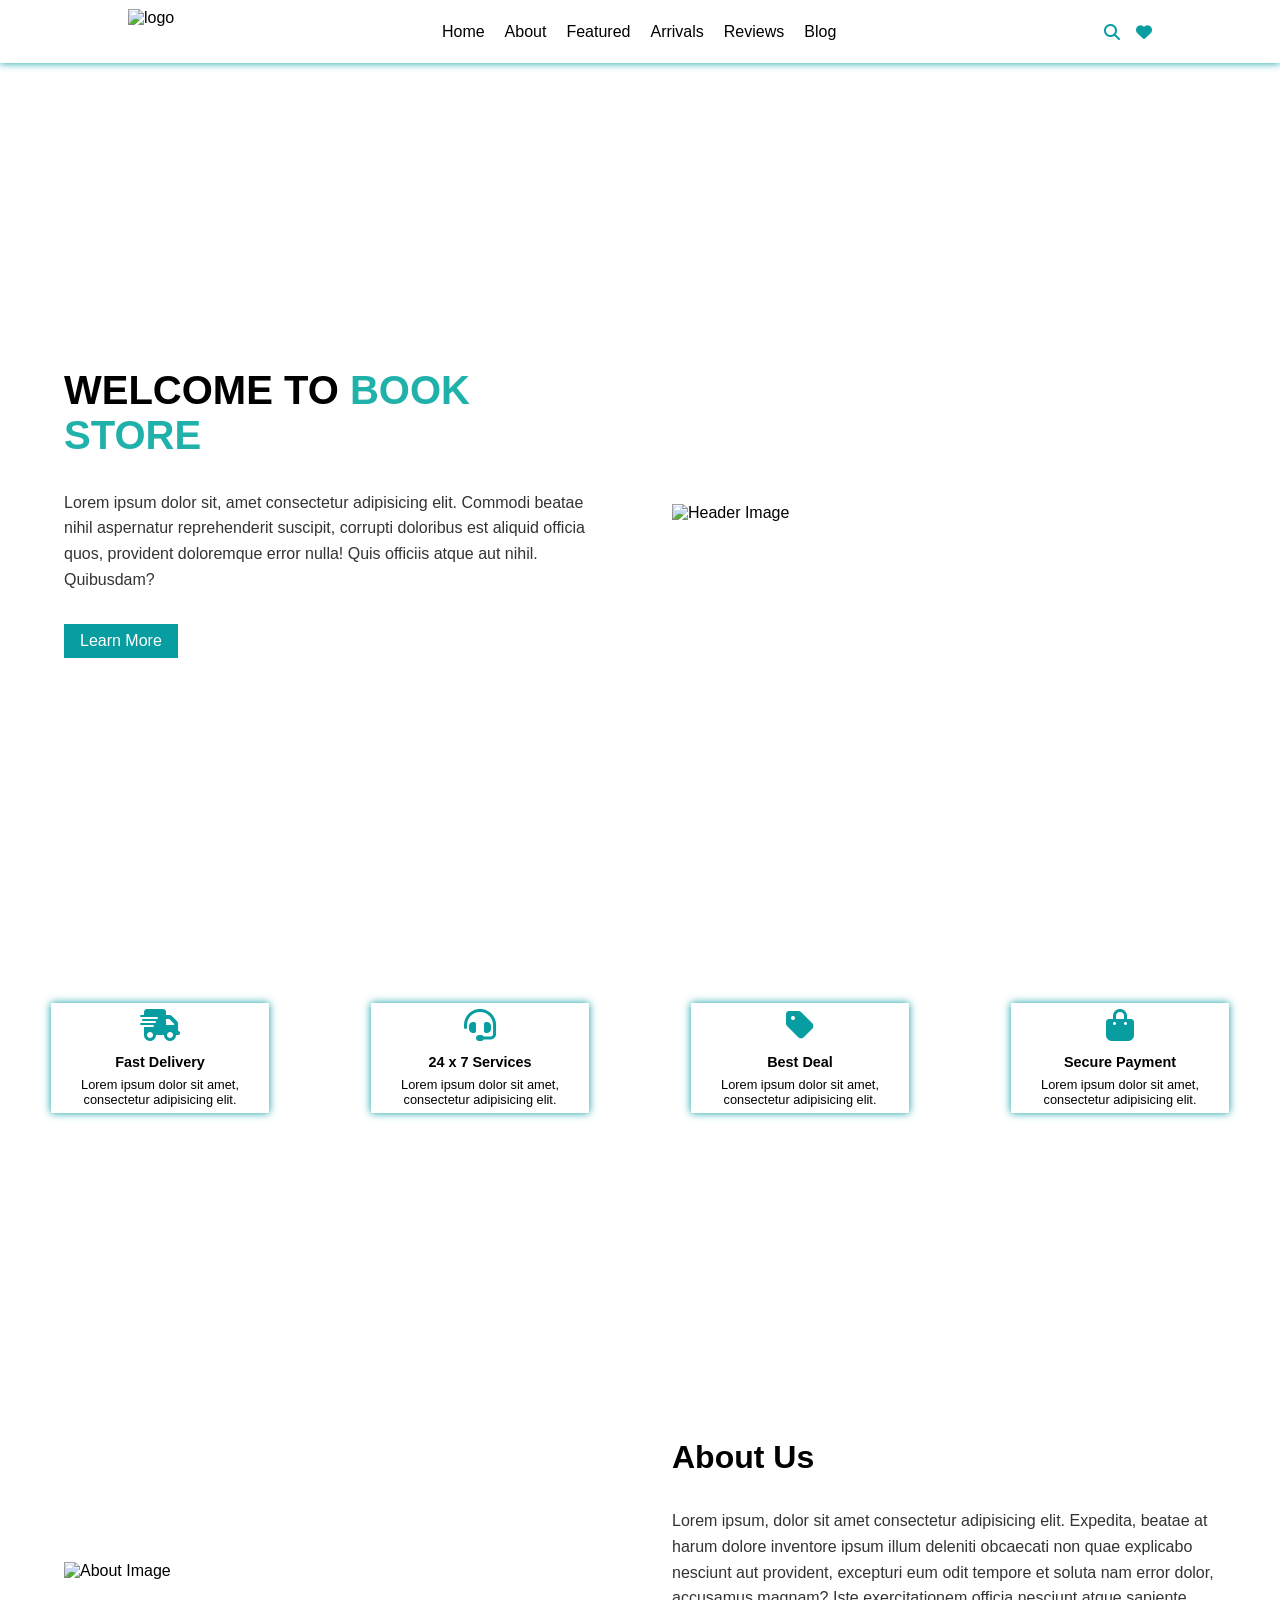
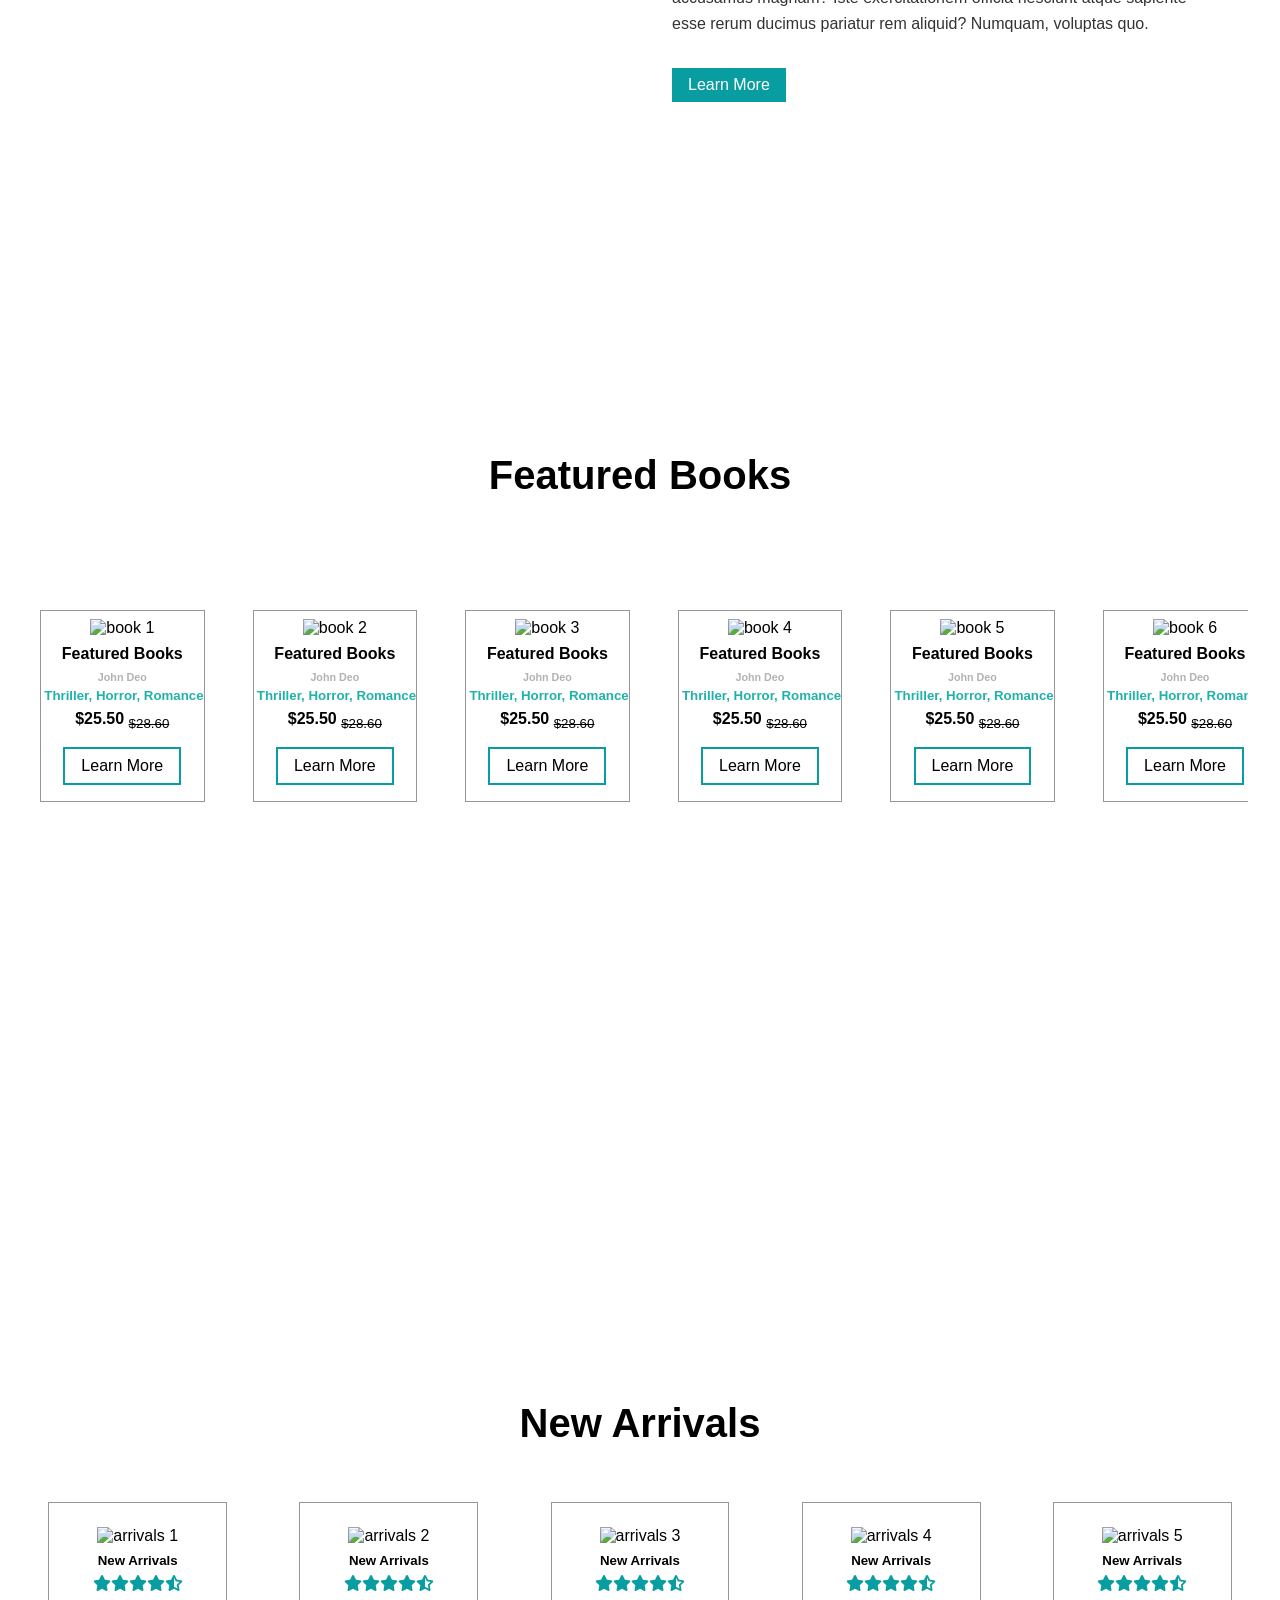
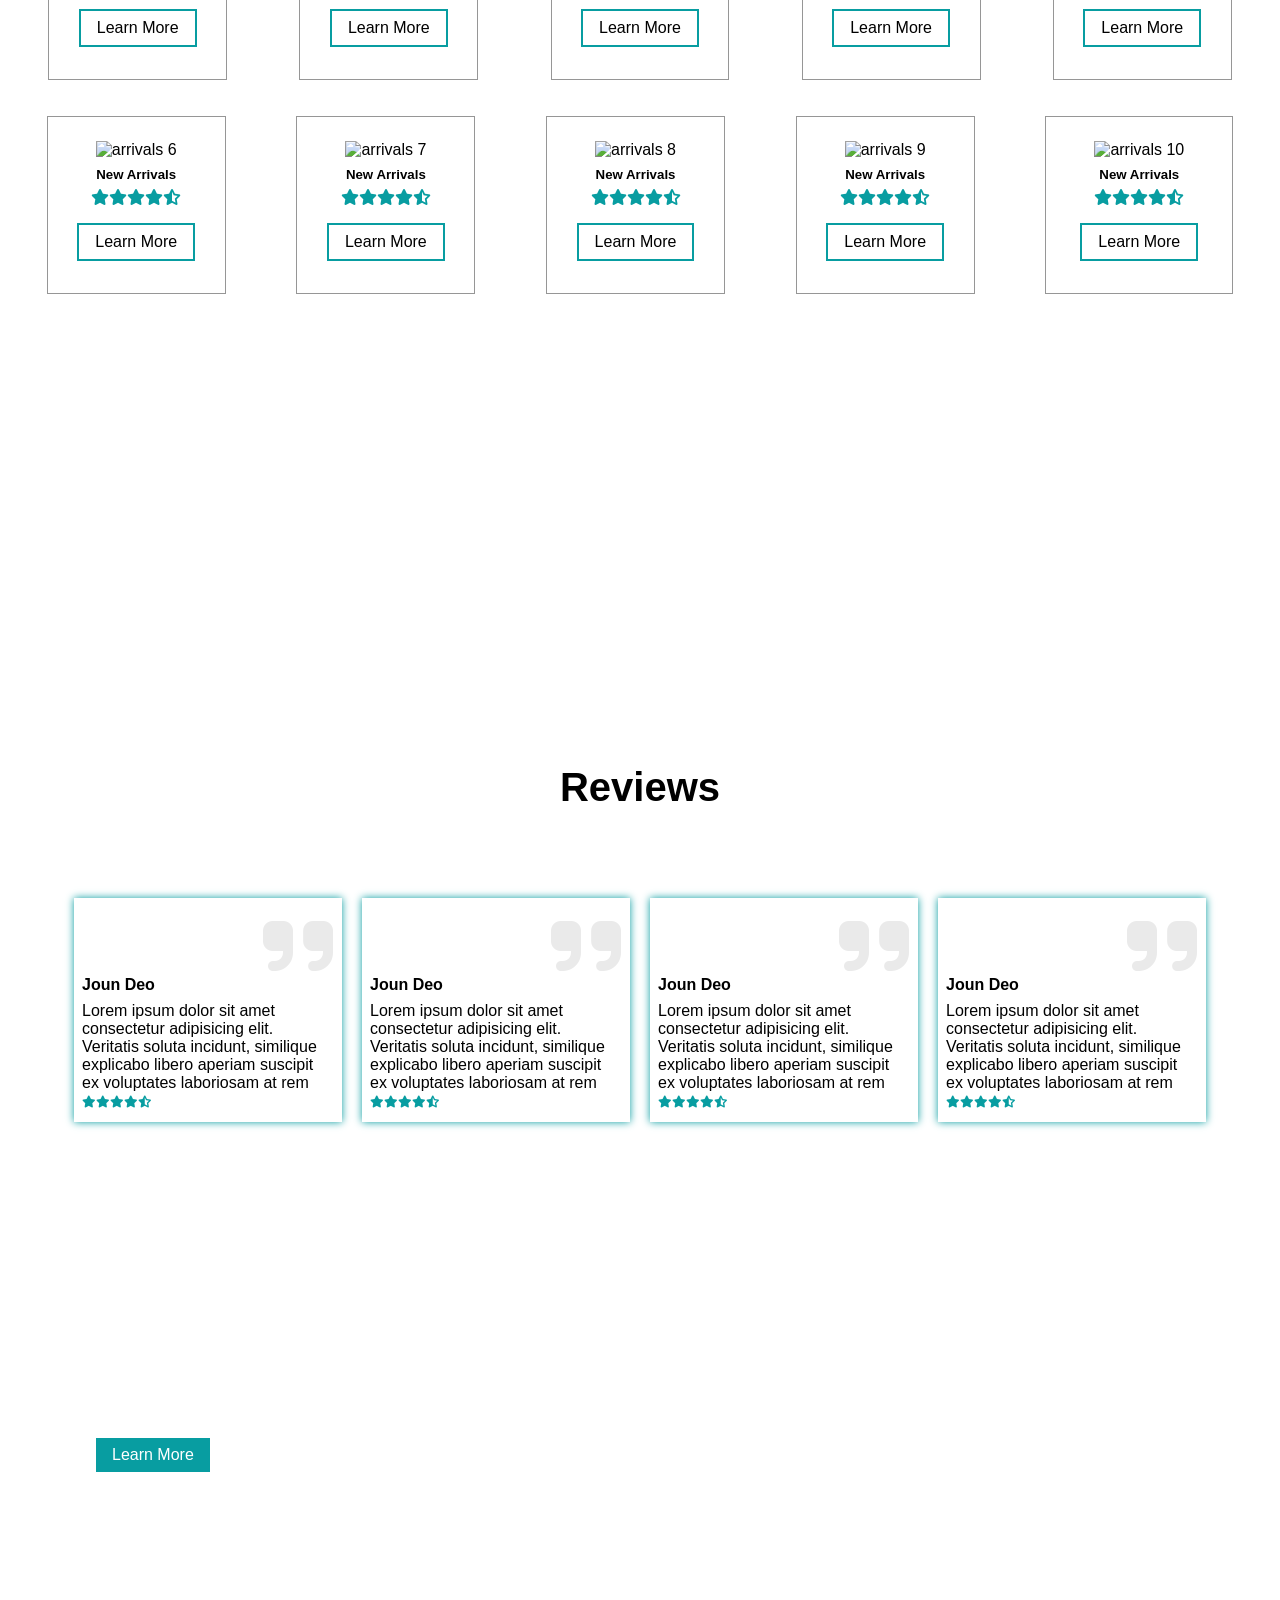
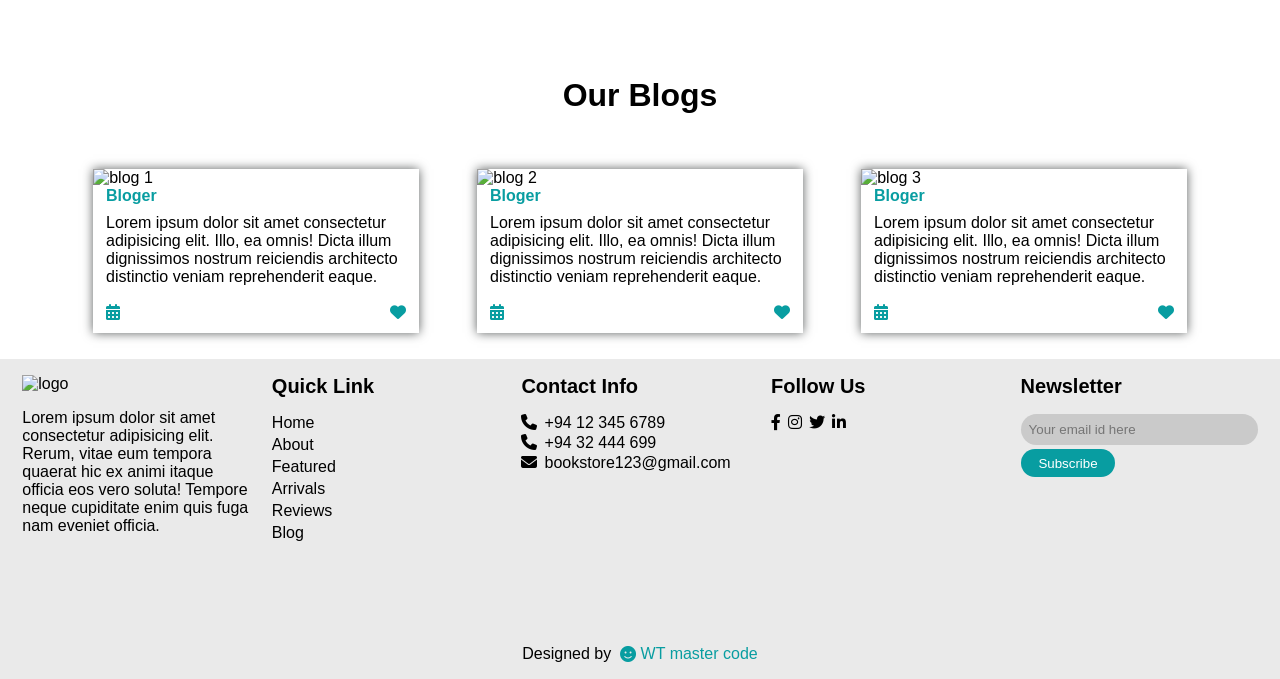
==== commit 5665e24f: "Merge The Code" ====
--- a/index.html
+++ b/index.html
@@ -4,182 +4,345 @@
     <meta charset="UTF-8">
     <meta name="viewport" content="width=device-width, initial-scale=1.0">
     <title>Book Store</title>
-    <link rel="icon" href="assets/image/logo.png">
+    <link rel="icon" sizes="32x32" href="assets/image/logo.png" type="image/png">
+    <link rel="stylesheet" href="vendor/css/all.min.css">
     <link rel="stylesheet" href="assets/css/main.css">
-
 </head>
 <body>
-    <nav class="nav">
+    <!-- Start Navbar -->
+    <nav>
         <div class="container">
         <div class="nav-logo"><img src="assets/image/logo.png" alt="logo" ></div>
-        <div class="nav-list">
-            <a href="#">Home</a>
-            <a href="#">About</a>
-            <a href="#">Featured</a>
-            <a href="#">Arrivals</a>
-            <a href="#">Reviews</a>
-            <a href="#">Blog</a>
+        <div class="nav-links">
+            
+            <a href="#Header">Home</a>
+            <a href="#About">About</a>
+            <a href="#Featured">Featured</a>
+            <a href="#Arrivals">Arrivals</a>
+            <a href="#Reviews">Reviews</a>
+            <a href="#Blog">Blog</a>
 
         </div>
         <div class="nav-icons">
-            <img src="assets/image/added/search-icon.svg" alt="search">
-            <img src="assets/image/added/heart.svg" alt="heart">
+            <i class="fa-solid fa-bars nav_list"></i>
+            <i class="fa-solid fa-magnifying-glass"></i>
+            <i class="fa-solid fa-heart"></i>
         </div>
     </div>
     </nav>
-
-<br>
-<br>
-<br>
-
+    <!-- End Navbar -->
+    <!-- Start Header -->
+    <header id="Header">
+        <div class="intro_page">
+        <h1>WELCOME TO <span>BOOK STORE</span></h1>
+        <p>Lorem ipsum dolor sit, amet consectetur adipisicing elit. Commodi beatae nihil aspernatur reprehenderit suscipit, corrupti doloribus est aliquid officia quos, provident doloremque error nulla! Quis officiis atque aut nihil. Quibusdam?</p>
+        <a href="#">Learn More</a>
+        </div>
+        <div class="intro_img">
+            <img src="assets/image/table.png" alt="Header Image"/>
+        </div>
+        
+    </header>
+    <!-- End Headers -->
+    <!-- Start Cards -->
     <section class="cards">
         <div class="card">
-            <img src="assets/image/added/delivery-fast-solid-svgrepo-com.svg" alt="Fast Delivery" class="card-img">
+            <i class="fa-solid fa-truck-fast"></i>
             <h2>Fast Delivery</h2>
             <p>Lorem ipsum dolor sit amet, consectetur adipisicing elit.</p>
         </div>
         <div class="card">
-            <img src="assets/image/added/service-svgrepo-com.svg" alt="service" class="card-img">
+            <i class="fa-solid fa-headset"></i>
             <h2>24 x 7 Services</h2>
             <p>Lorem ipsum dolor sit amet, consectetur adipisicing elit.</p>
         </div>
         <div class="card">
-            <img src="assets/image/added/reshot-icon-discount-YHM6ZSCVT9.svg" alt="discount" class="card-img">
+            <i class="fa-solid fa-tag"></i>
             <h2>Best Deal</h2>
             <p>Lorem ipsum dolor sit amet, consectetur adipisicing elit.</p>
         </div>
         <div class="card">
-            <img src="assets/image/added/bag.svg" alt="bag" class="card-img">
+            <i class="fa-solid fa-bag-shopping"></i>
             <h2>Secure Payment</h2>
             <p>Lorem ipsum dolor sit amet, consectetur adipisicing elit.</p>
         </div>
 
     </section>
-
-    <br>
-    <br>
-    <br>
-
-    
-    <section class="reviews">
-        <h1 >Reviews</h1>
+    <!-- End Cards -->
+    <!-- Start About Us -->
+    <section id="About" class="about">
+        <div class="about_img">
+            <img src="assets/image/about.png" alt="About Image"/>
+        </div>
+        <div class="aboutUs_card">
+            <h2>About Us</h2>
+            <p>Lorem ipsum, dolor sit amet consectetur adipisicing elit. Expedita, beatae at harum dolore inventore ipsum illum deleniti obcaecati non quae explicabo nesciunt aut provident, excepturi eum odit tempore et soluta nam error dolor, accusamus magnam? Iste exercitationem officia nesciunt atque sapiente esse rerum ducimus pariatur rem aliquid? Numquam, voluptas quo.</p>
+            <a href="#">Learn More</a>
+        </div>
+    </section>
+    <!-- End About Us -->
+    <!-- Start Featured Books -->
+    <section id="Featured" class="featured_book">
+        <h2>Featured Books</h2>
+        <div class="container">
+            <div class="book_item">
+                <img src="assets/image/book_1.jpg" alt="book 1"/>
+                <h4>Featured Books</h4>
+                <h6>John Deo</h6>
+                <h5>Thriller, Horror, Romance</h5>
+                <p><b>$25.50</b> <span><sub><del>$28.60</del></sub></span></p>
+                <a href="#">Learn More</a>
+            </div>
+            <div class="book_item">
+                <img src="assets/image/book_2.jpg" alt="book 2"/>
+                <h4>Featured Books</h4>
+                <h6>John Deo</h6>
+                <h5>Thriller, Horror, Romance</h5>
+                <p><b>$25.50</b> <span><sub><del>$28.60</del></sub></span></p>
+                <a href="#">Learn More</a>
+            </div>
+            <div class="book_item">
+                <img src="assets/image/book_3.jpg" alt="book 3"/>
+                <h4>Featured Books</h4>
+                <h6>John Deo</h6>
+                <h5>Thriller, Horror, Romance</h5>
+                <p><b>$25.50</b> <span><sub><del>$28.60</del></sub></span></p>
+                <a href="#">Learn More</a>
+            </div>
+            <div class="book_item">
+                <img src="assets/image/book_4.jpg" alt="book 4"/>
+                <h4>Featured Books</h4>
+                <h6>John Deo</h6>
+                <h5>Thriller, Horror, Romance</h5>
+                <p><b>$25.50</b> <span><sub><del>$28.60</del></sub></span></p>
+                <a href="#">Learn More</a>
+            </div>
+            <div class="book_item">
+                <img src="assets/image/book_5.jpg" alt="book 5"/>
+                <h4>Featured Books</h4>
+                <h6>John Deo</h6>
+                <h5>Thriller, Horror, Romance</h5>
+                <p><b>$25.50</b> <span><sub><del>$28.60</del></sub></span></p>
+                <a href="#">Learn More</a>
+            </div>
+            <div class="book_item">
+                <img src="assets/image/book_6.jpg" alt="book 6"/>
+                <h4>Featured Books</h4>
+                <h6>John Deo</h6>
+                <h5>Thriller, Horror, Romance</h5>
+                <p><b>$25.50</b> <span><sub><del>$28.60</del></sub></span></p>
+                <a href="#">Learn More</a>
+            </div>
+            <div class="book_item">
+                <img src="assets/image/book_7.png" alt="book 7"/>
+                <h4>Featured Books</h4>
+                <h6>John Deo</h6>
+                <h5>Thriller, Horror, Romance</h5>
+                <p><b>$25.50</b> <span><sub><del>$28.60</del></sub></span></p>
+                <a href="#">Learn More</a>
+            </div>
+            <div class="book_item">
+                <img src="assets/image/book_8.png" alt="book 8"/>
+                <h4>Featured Books</h4>
+                <h6>John Deo</h6>
+                <h5>Thriller, Horror, Romance</h5>
+                <p><b>$25.50</b> <span><sub><del>$28.60</del></sub></span></p>
+                <a href="#">Learn More</a>
+            </div>
+            <div class="book_item">
+                <img src="assets/image/book_9.jpg" alt="book 9"/>
+                <h4>Featured Books</h4>
+                <h6>John Deo</h6>
+                <h5>Thriller, Horror, Romance</h5>
+                <p><b>$25.50</b> <span><sub><del>$28.60</del></sub></span></p>
+                <a href="#">Learn More</a>
+            </div>
+            <div class="book_item">
+                <img src="assets/image/book_10.png" alt="book 10"/>
+                <h4>Featured Books</h4>
+                <h6>John Deo</h6>
+                <h5>Thriller, Horror, Romance</h5>
+                <p><b>$25.50</b> <span><sub><del>$28.60</del></sub></span></p>
+                <a href="#">Learn More</a>
+            </div>
+            <div class="book_item">
+                <img src="assets/image/book_11.jpg" alt="book 11"/>
+                <h4>Featured Books</h4>
+                <h6>John Deo</h6>
+                <h5>Thriller, Horror, Romance</h5>
+                <p><b>$25.50</b> <span><sub><del>$28.60</del></sub></span></p>
+                <a href="#">Learn More</a>
+            </div>
+            <div class="book_item">
+                <img src="assets/image/book_12.png" alt="book 12"/>
+                <h4>Featured Books</h4>
+                <h6>John Deo</h6>
+                <h5>Thriller, Horror, Romance</h5>
+                <p><b>$25.50</b> <span><sub><del>$28.60</del></sub></span></p>
+                <a href="#">Learn More</a>
+            </div>
+            <div class="book_item">
+                <img src="assets/image/book_13.png" alt="book 13"/>
+                <h4>Featured Books</h4>
+                <h6>John Deo</h6>
+                <h5>Thriller, Horror, Romance</h5>
+                <p><b>$25.50</b> <span><sub><del>$28.60</del></sub></span></p>
+                <a href="#">Learn More</a>
+            </div>
+            <div class="book_item">
+                <img src="assets/image/book_14.png" alt="book 14"/>
+                <h4>Featured Books</h4>
+                <h6>John Deo</h6>
+                <h5>Thriller, Horror, Romance</h5>
+                <p><b>$25.50</b> <span><sub><del>$28.60</del></sub></span></p>
+                <a href="#">Learn More</a>
+            </div>
+            <div class="book_item">
+                <img src="assets/image/book_15.png" alt="book 15"/>
+                <h4>Featured Books</h4>
+                <h6>John Deo</h6>
+                <h5>Thriller, Horror, Romance</h5>
+                <p><b>$25.50</b> <span><sub><del>$28.60</del></sub></span></p>
+                <a href="#">Learn More</a>
+            </div>
+        </div>
+    </section>
+    <!-- End Featured Books -->
+    <!-- Start Arrivals -->
+    <section id="Arrivals" class="arrivals">
+        <h2>New Arrivals</h2>
+        <div class="arrivals_container">
+            <div class="arrivals_item">
+                <img src="assets/image/arrival_1.jpg" alt="arrivals 1"/>
+                <h5>New Arrivals</h5>
+                <p><span><i class="fa-solid fa-star"></i></span><span><i class="fa-solid fa-star"></i></span><span><i class="fa-solid fa-star"></i></span><span><i class="fa-solid fa-star"></i></span><span ><i class="fa-solid fa-star-half-stroke"></i></span></p>
+                <a href="#">Learn More</a>
+            </div>
+            <div class="arrivals_item">
+                <img src="assets/image/arrival_2.jpg" alt="arrivals 2"/>
+                <h5>New Arrivals</h5>
+                <p><span><i class="fa-solid fa-star"></i></span><span><i class="fa-solid fa-star"></i></span><span><i class="fa-solid fa-star"></i></span><span><i class="fa-solid fa-star"></i></span><span><i class="fa-solid fa-star-half-stroke"></i></span></p>
+                <a href="#">Learn More</a>
+            </div>
+            <div class="arrivals_item">
+                <img src="assets/image/arrival_3.jpg" alt="arrivals 3"/>
+                <h5>New Arrivals</h5>
+                <p><span><i class="fa-solid fa-star"></i></span><span><i class="fa-solid fa-star"></i></span><span><i class="fa-solid fa-star"></i></span><span><i class="fa-solid fa-star"></i></span><span><i class="fa-solid fa-star-half-stroke"></i></span></p>
+                <a href="#">Learn More</a>
+            </div>
+            <div class="arrivals_item">
+                <img src="assets/image/arrival_4.jpg" alt="arrivals 4"/>
+                <h5>New Arrivals</h5>
+                <p><span><i class="fa-solid fa-star"></i></span><span><i class="fa-solid fa-star"></i></span><span><i class="fa-solid fa-star"></i></span><span><i class="fa-solid fa-star"></i></span><span><i class="fa-solid fa-star-half-stroke"></i></span></p>
+                <a href="#">Learn More</a>
+            </div>
+            <div class="arrivals_item">
+                <img src="assets/image/arrival_5.jpg" alt="arrivals 5"/>
+                <h5>New Arrivals</h5>
+                <p><span><i class="fa-solid fa-star"></i></span><span><i class="fa-solid fa-star"></i></span><span><i class="fa-solid fa-star"></i></span><span><i class="fa-solid fa-star"></i></span><span><i class="fa-solid fa-star-half-stroke"></i></span></p>
+                <a href="#">Learn More</a>
+            </div>
+            <div class="arrivals_item">
+                <img src="assets/image/arrival_6.jpg" alt="arrivals 6"/>
+                <h5>New Arrivals</h5>
+                <p><span><i class="fa-solid fa-star"></i></span><span><i class="fa-solid fa-star"></i></span><span><i class="fa-solid fa-star"></i></span><span><i class="fa-solid fa-star"></i></span><span><i class="fa-solid fa-star-half-stroke"></i></span></p>
+                <a href="#">Learn More</a>
+            </div>
+            <div class="arrivals_item">
+                <img src="assets/image/arrival_7.jpg" alt="arrivals 7"/>
+                <h5>New Arrivals</h5>
+                <p><span><i class="fa-solid fa-star"></i></span><span><i class="fa-solid fa-star"></i></span><span><i class="fa-solid fa-star"></i></span><span><i class="fa-solid fa-star"></i></span><span><i class="fa-solid fa-star-half-stroke"></i></span></p>
+                <a href="#">Learn More</a>
+            </div>
+            <div class="arrivals_item">
+                <img src="assets/image/arrival_8.webp" alt="arrivals 8"/>
+                <h5>New Arrivals</h5>
+                <p><span><i class="fa-solid fa-star"></i></span><span><i class="fa-solid fa-star"></i></span><span><i class="fa-solid fa-star"></i></span><span><i class="fa-solid fa-star"></i></span><span><i class="fa-solid fa-star-half-stroke"></i></span></p>
+                <a href="#">Learn More</a>
+            </div>
+            <div class="arrivals_item">
+                <img src="assets/image/arrival_9.jpg" alt="arrivals 9"/>
+                <h5>New Arrivals</h5>
+                <p><span><i class="fa-solid fa-star"></i></span><span><i class="fa-solid fa-star"></i></span><span><i class="fa-solid fa-star"></i></span><span><i class="fa-solid fa-star"></i></span><span><i class="fa-solid fa-star-half-stroke"></i></span></p>
+                <a href="#">Learn More</a>
+            </div>
+            <div class="arrivals_item">
+                <img src="assets/image/arrival_10.jpg" alt="arrivals 10"/>
+                <h5>New Arrivals</h5>
+                <p><span><i class="fa-solid fa-star"></i></span><span><i class="fa-solid fa-star"></i></span><span><i class="fa-solid fa-star"></i></span><span><i class="fa-solid fa-star"></i></span><span><i class="fa-solid fa-star-half-stroke"></i></span></p>
+                <a href="#">Learn More</a>
+            </div>
+        </div>
+    </section>
+    <!-- End Arrivals -->
+    <!-- Start Reviews -->
+    <section id="Reviews" class="reviews">
+        <h2 >Reviews</h2>
         <div class="container">
             <div class="row">
                 <div class="comment">
-                    <div class="reviewe-header">
                         <div class="reviewer-details">
-                            <img src="assets/image/review_1.png" alt="review 1">
-                            <h2>Joun Deo</h2>
+                            <img src="assets/image/review_1.png" alt="">
+                            <i class="fa-solid fa-quote-right"></i>
                         </div>
-
-                        <div class="qoutes">
-                            <img src="assets/image/added/quotes.svg" alt="quotes">                       
-                        </div>
-                        
-
-                    </div>
-
+                        <h2>Joun Deo</h2> 
                     <div class="qoute">
                         <p>
                            Lorem ipsum dolor sit amet consectetur adipisicing elit. Veritatis soluta incidunt, similique explicabo libero aperiam suscipit ex voluptates laboriosam at rem
                         </p>
-                        <img src="assets/image/added/filled-star.svg" alt="star">
-                        <img src="assets/image/added/filled-star.svg" alt="star">
-                        <img src="assets/image/added/filled-star.svg" alt="star">
-                        <img src="assets/image/added/filled-star.svg" alt="star">
-                        <img src="assets/image/added/half-star.svg" alt="star">
-                    </div>
-                    
-
+                        <p><span><i class="fa-solid fa-star"></i></span><span><i class="fa-solid fa-star"></i></span><span><i class="fa-solid fa-star"></i></span><span><i class="fa-solid fa-star"></i></span><span ><i class="fa-solid fa-star-half-stroke"></i></span></p>
+                    </div>
                 </div>
                 <div class="comment">
-                    <div class="reviewe-header">
-                        <div class="reviewer-details">
-                            <img src="assets/image/review_2.png" alt="review 2">
-                            <h2>Joun Deo</h2>
-                        </div>
-
-                        <div class="qoutes">
-                            <img src="assets/image/added/quotes.svg" alt="quotes">                       
-                        </div>
-                        
-
-                    </div>
-
-                    <div class="qoute">
-                        <p>
-                           Lorem ipsum dolor sit amet consectetur adipisicing elit. Veritatis soluta incidunt, similique explicabo libero aperiam suscipit ex voluptates laboriosam at rem
-                        </p>
-                        <img src="assets/image/added/filled-star.svg" alt="star">
-                        <img src="assets/image/added/filled-star.svg" alt="star">
-                        <img src="assets/image/added/filled-star.svg" alt="star">
-                        <img src="assets/image/added/filled-star.svg" alt="star">
-                        <img src="assets/image/added/half-star.svg" alt="star">
-                    </div>
-                    
-
-                </div>
-                <div class="comment">
-                    <div class="reviewe-header">
-                        <div class="reviewer-details">
-                            <img src="assets/image/review_3.png" alt="review 3">
-                            <h2>Joun Deo</h2>
-                        </div>
-
-                        <div class="qoutes">
-                            <img src="assets/image/added/quotes.svg" alt="quotes">                       
-                        </div>
-                        
-
-                    </div>
-
-                    <div class="qoute">
-                        <p>
-                           Lorem ipsum dolor sit amet consectetur adipisicing elit. Veritatis soluta incidunt, similique explicabo libero aperiam suscipit ex voluptates laboriosam at rem
-                        </p>
-                        <img src="assets/image/added/filled-star.svg" alt="star">
-                        <img src="assets/image/added/filled-star.svg" alt="star">
-                        <img src="assets/image/added/filled-star.svg" alt="star">
-                        <img src="assets/image/added/filled-star.svg" alt="star">
-                        <img src="assets/image/added/half-star.svg" alt="star">
-                    </div>
-                    
-
-                </div>
-                <div class="comment">
-                    <div class="reviewe-header">
-                        <div class="reviewer-details">
-                            <img src="assets/image/review_4.png" alt="review 4">
-                            <h2>Joun Deo</h2>
-                        </div>
-
-                        <div class="qoutes">
-                            <img src="assets/image/added/quotes.svg" alt="quotes">                       
-                        </div>
-                        
-
-                    </div>
-
-                    <div class="qoute">
-                        <p>
-                           Lorem ipsum dolor sit amet consectetur adipisicing elit. Veritatis soluta incidunt, similique explicabo libero aperiam suscipit ex voluptates laboriosam at rem
-                        </p>
-                        <img src="assets/image/added/filled-star.svg" alt="star">
-                        <img src="assets/image/added/filled-star.svg" alt="star">
-                        <img src="assets/image/added/filled-star.svg" alt="star">
-                        <img src="assets/image/added/filled-star.svg" alt="star">
-                        <img src="assets/image/added/half-star.svg" alt="star">
-                    </div>
-                    
-
-                </div>
-
-            </div>
-        </div>
-    </section>
-
-  
-    <section class="our-blog">
+                    <div class="reviewer-details">
+                        <img src="assets/image/review_2.png" alt="">
+                        <i class="fa-solid fa-quote-right"></i>
+                    </div>
+                    <h2>Joun Deo</h2> 
+                <div class="qoute">
+                    <p>
+                       Lorem ipsum dolor sit amet consectetur adipisicing elit. Veritatis soluta incidunt, similique explicabo libero aperiam suscipit ex voluptates laboriosam at rem
+                    </p>
+                    <p><span><i class="fa-solid fa-star"></i></span><span><i class="fa-solid fa-star"></i></span><span><i class="fa-solid fa-star"></i></span><span><i class="fa-solid fa-star"></i></span><span ><i class="fa-solid fa-star-half-stroke"></i></span></p>
+                </div>
+            </div>
+            <div class="comment">
+                <div class="reviewer-details">
+                    <img src="assets/image/review_3.png" alt="">
+                    <i class="fa-solid fa-quote-right"></i>
+                </div>
+                <h2>Joun Deo</h2> 
+            <div class="qoute">
+                <p>
+                   Lorem ipsum dolor sit amet consectetur adipisicing elit. Veritatis soluta incidunt, similique explicabo libero aperiam suscipit ex voluptates laboriosam at rem
+                </p>
+                <p><span><i class="fa-solid fa-star"></i></span><span><i class="fa-solid fa-star"></i></span><span><i class="fa-solid fa-star"></i></span><span><i class="fa-solid fa-star"></i></span><span ><i class="fa-solid fa-star-half-stroke"></i></span></p>
+            </div>
+        </div>
+        <div class="comment">
+            <div class="reviewer-details">
+                <img src="assets/image/review_4.png" alt="">
+                <i class="fa-solid fa-quote-right"></i>
+            </div>
+            <h2>Joun Deo</h2> 
+        <div class="qoute">
+            <p>
+               Lorem ipsum dolor sit amet consectetur adipisicing elit. Veritatis soluta incidunt, similique explicabo libero aperiam suscipit ex voluptates laboriosam at rem
+            </p>
+            <p><span><i class="fa-solid fa-star"></i></span><span><i class="fa-solid fa-star"></i></span><span><i class="fa-solid fa-star"></i></span><span><i class="fa-solid fa-star"></i></span><span ><i class="fa-solid fa-star-half-stroke"></i></span></p>
+        </div>
+                 </div>
+            </div>
+        </div>
+    </section>
+    <!-- End Reviews -->
+    <!-- Start Digital Book -->
+     <section class="digital_book">
+        <a href="#">Learn More</a>
+     </section>
+    <!-- End Digital Book -->
+    <!-- Start Our Blog -->
+    <section id="Blog" class="our-blog">
         <h1 >Our Blogs</h1>
         <div class="container"> 
             <div class="row">
@@ -195,9 +358,8 @@
                             Lorem ipsum dolor sit amet consectetur adipisicing elit. Illo, ea omnis! Dicta illum dignissimos nostrum reiciendis architecto distinctio veniam reprehenderit eaque.
                         </p>
                         <div class="blog-icons">
-                            <img src="assets/image/added/date.svg" alt="date">
-                            <img src="assets/image/added/blog-heart.svg" alt="heart">
-
+                            <i class="fa-solid fa-calendar-days"></i>
+                            <i class="fa-solid fa-heart"></i>
                         </div>
                     </div>
 
@@ -214,9 +376,8 @@
                             Lorem ipsum dolor sit amet consectetur adipisicing elit. Illo, ea omnis! Dicta illum dignissimos nostrum reiciendis architecto distinctio veniam reprehenderit eaque.
                         </p>
                         <div class="blog-icons">
-                            <img src="assets/image/added/date.svg" alt="date">
-                            <img src="assets/image/added/blog-heart.svg" alt="heart">
-
+                            <i class="fa-solid fa-calendar-days"></i>
+                            <i class="fa-solid fa-heart"></i>
                         </div>
                     </div>
 
@@ -233,9 +394,8 @@
                             Lorem ipsum dolor sit amet consectetur adipisicing elit. Illo, ea omnis! Dicta illum dignissimos nostrum reiciendis architecto distinctio veniam reprehenderit eaque.
                         </p>
                         <div class="blog-icons">
-                            <img src="assets/image/added/date.svg" alt="date">
-                            <img src="assets/image/added/blog-heart.svg" alt="heart">
-
+                            <i class="fa-solid fa-calendar-days"></i>
+                            <i class="fa-solid fa-heart"></i>
                         </div>
                     </div>
 
@@ -244,37 +404,39 @@
 
         </div>
     </section>
-
+    <!-- End Our Blog -->
+    <!-- Start Footer -->
     <footer class="footer">
          <div class="row">
-            <div class="about">
+            <div class="footer_about">
                 <img src="assets/image/logo.png" alt="logo">
                 <p>Lorem ipsum dolor sit amet consectetur adipisicing elit. Rerum, vitae eum tempora quaerat hic ex animi itaque officia eos vero soluta! Tempore neque cupiditate enim quis fuga nam eveniet officia.</p>
             </div>
             <div class="quick-links">
                 <h2>Quick Link</h2>
                 <div class="footer-list">
-                    <a href="#">Home</a>
-                    <a href="#">About</a>
-                    <a href="#">Featured</a>
-                    <a href="#">Arrivals</a>
-                    <a href="#">Reviews</a>
-                    <a href="#">Blog</a>
+                    <a href="#Header">Home</a>
+                    <a href="#About">About</a>
+                    <a href="#Featured">Featured</a>
+                    <a href="#Arrivals">Arrivals</a>
+                    <a href="#Reviews">Reviews</a>
+                    <a href="#Blog">Blog</a>
                 </div>
             </div>
             <div class="contact-info">
                 <h2>Contact Info</h2>
                 <div class="footer-list">
                     <div class="contact-type">
-                        <img src="assets/image/added/phone.svg" alt="phone">
+                        <i class="fa-solid fa-phone"></i>
                         <a href="tel:+94123456789">+94 12 345 6789</a>
                     </div>
                     <div class="contact-type">
-                        <img src="assets/image/added/phone.svg" alt="phone">
+                        
+                        <i class="fa-solid fa-phone"></i>
                         <a href="tel:+9432444699">+94 32 444 699</a>
                     </div>
                     <div class="contact-type">
-                        <img src="assets/image/added/mail.svg" alt="mail">
+                        <i class="fa-solid fa-envelope"></i>
                         <a href="mailto:bookstore123@gmail.com">bookstore123@gmail.com</a>
                     </div>
 
@@ -284,10 +446,10 @@
             <div class="follow-us">
                 <h2>Follow Us</h2>
                 <div class="contact-type">
-                    <img src="assets/image/added/facebook.svg" alt="facebook">
-                    <img src="assets/image/added/instagram.svg" alt="instagram">
-                    <img src="assets/image/added/twitter.svg" alt="twitter">
-                    <img src="assets/image/added/ln.svg" alt="linked in">
+                    <i class="fa-brands fa-facebook-f"></i>
+                    <i class="fa-brands fa-instagram"></i>
+                    <i class="fa-brands fa-twitter"></i>
+                    <i class="fa-brands fa-linkedin-in"></i>
                 </div>
             </div>
             <div class="news-letter">
@@ -300,9 +462,10 @@
          </div>
          <div class="designer">
             <p>Designed by &nbsp;</p>
-            <img src="assets/image/added/smile.svg" alt="smile">
+            <i class="fa-solid fa-face-smile"></i>
             <p class="designer-name">&nbsp;WT master code</p>
          </div>
     </footer>
+    <!-- End Footer -->
 </body>
 </html>
--- a/assets/css/main.css
+++ b/assets/css/main.css
@@ -1,152 +1,517 @@
+.reviews h2, .arrivals h2, .featured_book h2 {
+  text-align: center;
+  font-size: 2.5rem;
+  color: black;
+}
+
+::-webkit-scrollbar {
+  width: 10px;
+  height: 10px;
+}
+
+::-webkit-scrollbar-track {
+  background: #f1f1f1;
+}
+
+::-webkit-scrollbar-thumb {
+  background: lightseagreen;
+  border-radius: 5px;
+}
+
+::-webkit-scrollbar-thumb:hover {
+  background: #089da1;
+}
+
+.about, header {
+  display: -webkit-box;
+  display: -ms-flexbox;
+  display: flex;
+  -webkit-box-orient: horizontal;
+  -webkit-box-direction: normal;
+      -ms-flex-flow: row wrap;
+          flex-flow: row wrap;
+  -webkit-box-align: center;
+      -ms-flex-align: center;
+          align-items: center;
+  -webkit-box-pack: justify;
+      -ms-flex-pack: justify;
+          justify-content: space-between;
+  padding: 2em;
+  height: 100vh;
+}
+
+.footer .row .news-letter .footer-list button, .digital_book a, .about .aboutUs_card a, .intro_page a {
+  display: inline-block;
+  padding: 0.5em 1em;
+  background-color: #089da1;
+  color: #ffffff;
+  text-decoration: none;
+}
+.footer .row .news-letter .footer-list button:hover, .digital_book a:hover, .about .aboutUs_card a:hover, .intro_page a:hover {
+  padding: 0.35em 0.85em;
+  background-color: #ffffff;
+  color: black;
+  border: 0.15em solid #089da1;
+}
+
+.arrivals .arrivals_container .arrivals_item a, .featured_book .container .book_item a {
+  display: inline-block;
+  padding: 0.5em 1em;
+  background-color: #ffffff;
+  color: black;
+  text-decoration: none;
+  border: 0.15em solid #089da1;
+  margin-top: 1em;
+  margin-bottom: 1em;
+}
+.arrivals .arrivals_container .arrivals_item a:hover, .featured_book .container .book_item a:hover {
+  background-color: #089da1;
+  color: #ffffff;
+}
+
+.about .about_img, .intro_img {
+  -webkit-box-flex: 1;
+      -ms-flex: 1 1 50%;
+          flex: 1 1 50%;
+  display: -webkit-box;
+  display: -ms-flexbox;
+  display: flex;
+  -webkit-box-pack: center;
+      -ms-flex-pack: center;
+          justify-content: center;
+  -webkit-box-align: center;
+      -ms-flex-align: center;
+          align-items: center;
+  -ms-flex-wrap: wrap;
+      flex-wrap: wrap;
+  padding: 2em;
+}
+.about .about_img img, .intro_img img {
+  width: 100%;
+  max-width: 100%;
+  height: auto;
+}
+
 * {
   margin: 0;
   padding: 0;
-  box-sizing: border-box;
-}
-
-.nav {
+  -webkit-box-sizing: border-box;
+          box-sizing: border-box;
+  scroll-behavior: smooth;
+}
+
+body {
+  font-family: Helvetica, Arial, sans-serif;
+}
+
+nav {
   position: sticky;
-  width: 100vw;
-  display: flex;
-  flex-direction: row;
+  width: 100%;
+  max-width: 100%;
+  display: -webkit-box;
+  display: -ms-flexbox;
+  display: flex;
+  -webkit-box-orient: horizontal;
+  -webkit-box-direction: normal;
+      -ms-flex-direction: row;
+          flex-direction: row;
   top: 0;
   z-index: 1000;
-  box-shadow: 0px 2px 5px #089da1;
-  align-content: center;
-  justify-content: center;
-  background-color: #fff;
+  -webkit-box-shadow: 0 0 0.5em #089da1;
+          box-shadow: 0 0 0.5em #089da1;
+  -ms-flex-line-pack: center;
+      align-content: center;
+  -webkit-box-pack: center;
+      -ms-flex-pack: center;
+          justify-content: center;
+  background-color: #ffffff;
   padding-top: 1vh;
   padding-bottom: 1vh;
 }
-.nav .container {
+nav .container {
   width: 80%;
-  display: flex;
-  justify-content: space-between;
-}
-.nav .container .nav-logo {
+  display: -webkit-box;
+  display: -ms-flexbox;
+  display: flex;
+  -webkit-box-pack: justify;
+      -ms-flex-pack: justify;
+          justify-content: space-between;
+}
+nav .container .nav-logo {
   height: 5vh;
 }
-.nav .container .nav-logo img {
+nav .container .nav-logo img {
   height: 100%;
 }
-.nav .container .nav-icons, .nav .container .nav-list {
-  display: flex;
-  align-items: center;
-}
-.nav .container .nav-list {
+nav .container .nav-icons, nav .container .nav-links {
+  display: -webkit-box;
+  display: -ms-flexbox;
+  display: flex;
+  -webkit-box-align: center;
+      -ms-flex-align: center;
+          align-items: center;
+}
+nav .container .nav-links {
   gap: 1.25rem;
 }
-.nav .container .nav-list a {
+nav .container .nav-links a {
   text-decoration: none;
   color: black;
   font-size: 1em;
 }
-.nav .container .nav-icons {
-  gap: 0.625rem;
-}
-.nav .container .nav-icons img {
-  height: 1rem;
+nav .container .nav-links a:hover {
+  color: #089da1;
+}
+nav .container .nav-icons {
+  gap: 1rem;
+  color: #089da1;
+}
+nav .container .nav-icons .nav_list {
+  display: none;
 }
 
 @media only screen and (max-width: 768px) {
-  .nav .container {
+  nav .container {
     width: 90%;
   }
-  .nav .container .nav-logo {
+  nav .container .nav-logo {
     height: 4vh;
   }
-  .nav .container .nav-list {
+  nav .container .nav-links {
     gap: 0.7rem;
   }
-  .nav .container .nav-icons {
+  nav .container .nav-icons {
     gap: 0.25rem;
   }
-  .nav .container .nav-list a {
+  nav .container .nav-links a {
     font-size: 0.8em;
   }
 }
 @media only screen and (max-width: 600px) {
-  .nav .container {
+  nav .container {
     width: 95%;
   }
-  .nav .container .nav-logo {
+  nav .container .nav-logo {
     height: 4vh;
   }
-  .nav .container .nav-list {
-    gap: 0.4rem;
-  }
-  .nav .container .nav-icons {
-    gap: 0.125rem;
-  }
-  .nav .container .nav-list a {
-    font-size: 0.7em;
-  }
+  nav .container .nav-links {
+    display: none;
+  }
+  nav .container .nav-icons {
+    gap: 0.75rem;
+  }
+  nav .container .nav-icons .nav_list {
+    display: block;
+  }
+}
+header {
+  background-image: url(../image/bg.png);
+  background-size: cover;
+  background-repeat: no-repeat;
+  background-position: center;
+}
+
+.intro_page {
+  -webkit-box-flex: 1;
+      -ms-flex: 1 1 50%;
+          flex: 1 1 50%;
+  padding: 2em;
+}
+.intro_page h1 {
+  font-size: 2.5rem;
+  color: black;
+}
+.intro_page h1 span {
+  color: lightseagreen;
+}
+.intro_page p {
+  font-size: 1rem;
+  margin-top: 2em;
+  margin-bottom: 2em;
+  line-height: 1.6;
+  color: #333;
 }
 .cards {
-  display: flex;
-  width: 100vw;
-  justify-content: space-around;
-  font-family: "Franklin Gothic Medium", "Arial Narrow", Arial, sans-serif;
+  margin-top: 2em;
+  display: -webkit-box;
+  display: -ms-flexbox;
+  display: flex;
+  -ms-flex-wrap: wrap;
+      flex-wrap: wrap;
+  -ms-flex-pack: distribute;
+      justify-content: space-around;
+  width: 100%;
+  max-width: 100%;
 }
 .cards .card {
-  display: flex;
-  flex-direction: column;
-  align-items: center;
-  justify-content: center;
-  width: 17vw;
-  box-shadow: 0px 0px 10px #089da1;
+  display: -webkit-box;
+  display: -ms-flexbox;
+  display: flex;
+  -webkit-box-orient: vertical;
+  -webkit-box-direction: normal;
+      -ms-flex-direction: column;
+          flex-direction: column;
+  -webkit-box-align: center;
+      -ms-flex-align: center;
+          align-items: center;
+  -webkit-box-pack: center;
+      -ms-flex-pack: center;
+          justify-content: center;
+  -webkit-box-flex: 1;
+      -ms-flex: 1 1 17vw;
+          flex: 1 1 17vw;
+  max-width: 17vw;
+  -webkit-box-shadow: 0 0 0.5em #089da1;
+          box-shadow: 0 0 0.5em #089da1;
   padding: 0.5vw;
   gap: 0.5vw;
-}
-.cards .card .card-img {
-  height: 5vh;
+  margin: 0.5rem;
+}
+.cards .card i {
+  font-size: 2em;
+  margin-bottom: 0.2em;
   color: #089da1;
-}
-.cards .card .card-img img {
-  height: 100%;
 }
 .cards .card h2, .cards .card p {
   text-align: center;
 }
 .cards .card h2 {
+  font-size: 0.9em;
+}
+.cards .card p {
   font-size: 0.8em;
-}
-.cards .card p {
-  font-size: 0.6em;
+  font-family: Arial, Helvetica, sans-serif;
+  font-weight: 300;
+}
+
+@media only screen and (max-width: 1024px) {
+  .cards .card {
+    -webkit-box-flex: 1;
+        -ms-flex: 1 1 22vw;
+            flex: 1 1 22vw;
+    max-width: 22vw;
+  }
+}
+@media only screen and (max-width: 768px) {
+  .cards .card {
+    -webkit-box-flex: 1;
+        -ms-flex: 1 1 30vw;
+            flex: 1 1 30vw;
+    max-width: 30vw;
+  }
+}
+@media only screen and (max-width: 480px) {
+  .cards .card {
+    -webkit-box-flex: 1;
+        -ms-flex: 1 1 45vw;
+            flex: 1 1 45vw;
+    max-width: 45vw;
+    margin-bottom: 1rem;
+  }
+}
+@media screen and (max-width: 480px) {
+  .about .about_img {
+    display: none;
+  }
+}
+.about .aboutUs_card {
+  -webkit-box-flex: 1;
+      -ms-flex: 1 1 50%;
+          flex: 1 1 50%;
+  padding: 2em;
+}
+.about .aboutUs_card h2 {
+  font-size: 2rem;
+  color: black;
+}
+.about .aboutUs_card p {
+  font-size: 1rem;
+  margin-top: 2em;
+  margin-bottom: 2em;
+  line-height: 1.6;
+  color: #333;
+}
+.featured_book {
+  width: 100%;
+  max-width: 100%;
+  height: 100vh;
+  padding: 2em;
+  margin-bottom: 3em;
+}
+.featured_book h2 {
+  margin-bottom: 2em;
+}
+.featured_book .container {
+  display: -webkit-box;
+  display: -ms-flexbox;
+  display: flex;
+  overflow-x: auto;
+  scroll-behavior: smooth;
+  -webkit-box-align: center;
+      -ms-flex-align: center;
+          align-items: center;
+  -webkit-box-pack: space-evenly;
+      -ms-flex-pack: space-evenly;
+          justify-content: space-evenly;
+  gap: 2em;
+  margin-bottom: 4em;
+}
+.featured_book .container .book_item {
+  -webkit-box-flex: 0;
+      -ms-flex: 0 0 auto;
+          flex: 0 0 auto;
+  border: 1px solid #969696;
+  text-align: center;
+  margin: 2em 0.5em;
+  -webkit-transition: -webkit-box-shadow 0.3s ease;
+  transition: -webkit-box-shadow 0.3s ease;
+  transition: box-shadow 0.3s ease;
+  transition: box-shadow 0.3s ease, -webkit-box-shadow 0.3s ease;
+}
+.featured_book .container .book_item img {
+  width: 8em;
+  height: 12em;
+  margin: 0.5em 2em;
+  text-align: center;
+}
+.featured_book .container .book_item h4 {
+  color: black;
+  margin-bottom: 0.5em;
+}
+.featured_book .container .book_item h6 {
+  color: #b2b2b2;
+  margin-bottom: 0.5em;
+}
+.featured_book .container .book_item h5 {
+  color: lightseagreen;
+  margin-bottom: 0.5em;
+  margin-left: 0.25em;
+}
+.featured_book .container .book_item:hover {
+  border: 1px solid #089da1;
+  -webkit-box-shadow: 0 0 0.5em #089da1;
+          box-shadow: 0 0 0.5em #089da1;
+}
+
+.arrivals {
+  width: 100%;
+  max-width: 100%;
+  min-height: 100vh;
+  padding: 2em;
+  margin-bottom: 3em;
+}
+.arrivals h2 {
+  margin-bottom: 1em;
+}
+.arrivals .arrivals_container {
+  display: -webkit-box;
+  display: -ms-flexbox;
+  display: flex;
+  -webkit-box-pack: space-evenly;
+      -ms-flex-pack: space-evenly;
+          justify-content: space-evenly;
+  -webkit-box-align: start;
+      -ms-flex-align: start;
+          align-items: flex-start;
+  -ms-flex-wrap: wrap;
+      flex-wrap: wrap;
+  gap: 0.3em 3em;
+}
+.arrivals .arrivals_container .arrivals_item {
+  -webkit-box-flex: 0;
+      -ms-flex: 0 0 auto;
+          flex: 0 0 auto;
+  max-width: auto;
+  border: 1px solid #969696;
+  text-align: center;
+  margin: 1em 0.5em;
+  padding: 1em;
+  -webkit-transition: -webkit-box-shadow 0.3s ease;
+  transition: -webkit-box-shadow 0.3s ease;
+  transition: box-shadow 0.3s ease;
+  transition: box-shadow 0.3s ease, -webkit-box-shadow 0.3s ease;
+}
+.arrivals .arrivals_container .arrivals_item img {
+  width: 8em;
+  height: 12em;
+  margin: 0.5em 2em;
+  text-align: center;
+  -webkit-transition: -webkit-transform 0.3s ease;
+  transition: -webkit-transform 0.3s ease;
+  transition: transform 0.3s ease;
+  transition: transform 0.3s ease, -webkit-transform 0.3s ease;
+}
+.arrivals .arrivals_container .arrivals_item img:hover {
+  -webkit-transform: scale(1.1);
+          transform: scale(1.1);
+}
+.arrivals .arrivals_container .arrivals_item h5 {
+  color: black;
+  margin-bottom: 0.5em;
+}
+.arrivals .arrivals_container .arrivals_item i {
+  display: inline;
+  color: #089da1;
+  margin-bottom: 1em;
+}
+.arrivals .arrivals_container .arrivals_item:hover {
+  border: 1px solid #089da1;
+  -webkit-box-shadow: 0 0 0.5em #089da1;
+          box-shadow: 0 0 0.5em #089da1;
 }
 
 .reviews {
-  display: flex;
-  flex-direction: column;
-  align-content: center;
-  align-items: center;
-}
-.reviews h1 {
-  margin: 5vh;
-  font-family: "Franklin Gothic Medium", "Arial Narrow", Arial, sans-serif;
-  font-size: 2em;
+  margin-top: 6em;
+  margin-bottom: 3em;
+  display: -webkit-box;
+  display: -ms-flexbox;
+  display: flex;
+  -webkit-box-orient: vertical;
+  -webkit-box-direction: normal;
+      -ms-flex-direction: column;
+          flex-direction: column;
+  -ms-flex-line-pack: center;
+      align-content: center;
+  -webkit-box-align: center;
+      -ms-flex-align: center;
+          align-items: center;
+}
+.reviews h2 {
+  margin-bottom: 2em;
 }
 .reviews .container {
-  width: 90vw;
-  max-width: 1200px;
+  width: 90%;
+  max-width: 100%;
 }
 .reviews .container .row {
-  display: flex;
-  flex-wrap: wrap;
-  justify-content: space-around;
+  display: -webkit-box;
+  display: -ms-flexbox;
+  display: flex;
+  -ms-flex-wrap: wrap;
+      flex-wrap: wrap;
+  -ms-flex-pack: distribute;
+      justify-content: space-around;
 }
 .reviews .container .row .comment {
-  display: flex;
-  flex-direction: column;
-  align-items: center;
-  justify-content: space-around;
+  display: -webkit-box;
+  display: -ms-flexbox;
+  display: flex;
+  -webkit-box-orient: vertical;
+  -webkit-box-direction: normal;
+      -ms-flex-direction: column;
+          flex-direction: column;
+  -webkit-box-align: start;
+      -ms-flex-align: start;
+          align-items: flex-start;
+  -webkit-box-pack: start;
+      -ms-flex-pack: start;
+          justify-content: flex-start;
   width: calc(25% - 20px);
-  margin: 10px;
-  box-shadow: 0px 0px 10px #089da1;
-  padding: 0.5vw;
-  padding-bottom: 1vw;
-  gap: 0.5vw;
-  height: 40vh;
+  margin: 0.5em;
+  -webkit-box-shadow: 0 0 0.5em #089da1;
+          box-shadow: 0 0 0.5em #089da1;
+  padding: 0.5em;
+  height: 14em;
 }
 @media only screen and (max-width: 1024px) {
   .reviews .container .row .comment {
@@ -160,46 +525,95 @@
     height: 30vh;
   }
 }
-.reviews .container .row .comment .reviewe-header {
-  height: 33%;
-  width: 100%;
-  display: flex;
-  justify-content: space-between;
-}
-.reviews .container .row .comment .reviewe-header .reviewer-details {
-  display: flex;
-  flex-direction: column;
-}
-.reviews .container .row .comment .reviewe-header .reviewer-details img {
-  height: 70%;
+.reviews .container .row .comment .reviewer-details {
+  height: 30%;
+  width: 100%;
+  display: -webkit-box;
+  display: -ms-flexbox;
+  display: flex;
+  -webkit-box-pack: justify;
+      -ms-flex-pack: justify;
+          justify-content: space-between;
+  -webkit-box-orient: horizontal;
+  -webkit-box-direction: normal;
+      -ms-flex-direction: row;
+          flex-direction: row;
+}
+.reviews .container .row .comment .reviewer-details img {
+  height: 100%;
   border-radius: 50%;
 }
-.reviews .container .row .comment .reviewe-header .reviewer-details h2 {
-  font-size: 0.8em;
-  color: #000000;
-  font-family: "Franklin Gothic Medium", "Arial Narrow", Arial, sans-serif;
-}
-.reviews .container .row .comment .reviewe-header .qoutes {
-  height: 100%;
-}
-.reviews .container .row .comment .reviewe-header .qoutes img {
-  height: 170%;
-  width: 100%;
-  margin-top: -20%;
+.reviews .container .row .comment .reviewer-details i {
+  color: #eaeaea;
+  font-size: 5em;
+}
+.reviews .container .row .comment h2 {
+  -ms-flex-item-align: start;
+      align-self: flex-start;
+  margin-top: 0.5em;
+  margin-bottom: 0.5em;
+  font-size: 1em;
+  font-weight: bold;
+  color: black;
 }
 .reviews .container .row .comment .qoute p {
   font-size: 1em;
 }
-.reviews .container .row .comment .qoute img {
-  display: inline-block;
-  width: 5%;
-}
-
+.reviews .container .row .comment .qoute i {
+  font-size: 0.75em;
+  display: inline;
+  color: #089da1;
+  margin-bottom: 1em;
+}
+
+.digital_book {
+  background-image: url(../image/banner.jpg);
+  background-size: contain;
+  background-repeat: no-repeat;
+  background-position: center;
+  width: 100%;
+  min-height: 390px;
+  height: 100%;
+  margin-bottom: 4em;
+  display: -webkit-box;
+  display: -ms-flexbox;
+  display: flex;
+  -webkit-box-pack: start;
+      -ms-flex-pack: start;
+          justify-content: flex-start;
+  -webkit-box-align: end;
+      -ms-flex-align: end;
+          align-items: flex-end;
+  padding: 6em 6em;
+}
+@media (max-width: 768px) {
+  .digital_book {
+    padding: 8em 3em;
+  }
+}
+@media (max-width: 768px) and (max-width: 530px) {
+  .digital_book {
+    padding: 9em 2em;
+  }
+}
 .our-blog {
-  display: flex;
-  flex-direction: column;
-  align-content: center;
-  align-items: center;
+  width: 100%;
+  max-width: 100%;
+  -webkit-box-sizing: border-box;
+          box-sizing: border-box;
+  display: -webkit-box;
+  display: -ms-flexbox;
+  display: flex;
+  -webkit-box-orient: vertical;
+  -webkit-box-direction: normal;
+      -ms-flex-direction: column;
+          flex-direction: column;
+  -ms-flex-line-pack: center;
+      align-content: center;
+  -webkit-box-align: center;
+      -ms-flex-align: center;
+          align-items: center;
+  margin-bottom: 1em;
 }
 .our-blog h1 {
   margin: 5vh;
@@ -211,19 +625,35 @@
   max-width: 1200px;
 }
 .our-blog .container .row {
-  display: flex;
-  flex-wrap: wrap;
-  justify-content: space-around;
+  display: -webkit-box;
+  display: -ms-flexbox;
+  display: flex;
+  -ms-flex-wrap: wrap;
+      flex-wrap: wrap;
+  -ms-flex-pack: distribute;
+      justify-content: space-around;
 }
 .our-blog .container .row .bloger {
-  display: flex;
-  flex-direction: column;
-  align-items: center;
+  display: -webkit-box;
+  display: -ms-flexbox;
+  display: flex;
+  -webkit-box-orient: vertical;
+  -webkit-box-direction: normal;
+      -ms-flex-direction: column;
+          flex-direction: column;
+  -webkit-box-align: center;
+      -ms-flex-align: center;
+          align-items: center;
   width: calc(30% - 20px);
   margin: 10px;
-  box-shadow: 0px 0px 10px #5c5f5f;
-  align-items: stretch;
-  justify-content: space-between;
+  -webkit-box-shadow: 0px 0px 10px #5c5f5f;
+          box-shadow: 0px 0px 10px #5c5f5f;
+  -webkit-box-align: stretch;
+      -ms-flex-align: stretch;
+          align-items: stretch;
+  -webkit-box-pack: justify;
+      -ms-flex-pack: justify;
+          justify-content: space-between;
 }
 .our-blog .container .row .bloger .bloger-image {
   overflow: hidden;
@@ -236,10 +666,17 @@
 }
 .our-blog .container .row .bloger .bloger-details {
   margin: 0 1vw;
-  display: flex;
-  flex-direction: column;
+  display: -webkit-box;
+  display: -ms-flexbox;
+  display: flex;
+  -webkit-box-orient: vertical;
+  -webkit-box-direction: normal;
+      -ms-flex-direction: column;
+          flex-direction: column;
   gap: 1vh;
-  flex-grow: 1;
+  -webkit-box-flex: 1;
+      -ms-flex-positive: 1;
+          flex-grow: 1;
 }
 .our-blog .container .row .bloger .bloger-details h2 {
   color: #089da1;
@@ -251,16 +688,21 @@
   font-size: 1em;
 }
 .our-blog .container .row .bloger .bloger-details .blog-icons {
-  display: flex;
-  justify-content: space-between;
+  display: -webkit-box;
+  display: -ms-flexbox;
+  display: flex;
+  -webkit-box-pack: justify;
+      -ms-flex-pack: justify;
+          justify-content: space-between;
   height: 0.7em;
   margin: 1vh 0 2vh 0;
 }
-.our-blog .container .row .bloger .bloger-details .blog-icons img {
+.our-blog .container .row .bloger .bloger-details .blog-icons i {
+  color: #089da1;
   height: 100%;
 }
 
-@media only screen and (max-width: 1200px) {
+@media only screen and (max-width: 1204px) {
   .our-blog .container .row .bloger {
     width: calc(50% - 20px);
   }
@@ -273,43 +715,66 @@
 }
 .footer {
   background-color: #eaeaea;
-  display: flex;
-  flex-direction: column;
+  display: -webkit-box;
+  display: -ms-flexbox;
+  display: flex;
+  -webkit-box-orient: vertical;
+  -webkit-box-direction: normal;
+      -ms-flex-direction: column;
+          flex-direction: column;
   padding: 1em;
-  width: 100vw;
+  width: 100%;
 }
 .footer .row {
-  display: flex;
-  justify-content: space-around;
-  flex-wrap: wrap;
-}
-.footer .row .about, .footer .row .quick-links, .footer .row .contact-info, .footer .row .follow-us, .footer .row .news-letter {
-  display: flex;
-  flex-direction: column;
+  display: -webkit-box;
+  display: -ms-flexbox;
+  display: flex;
+  -ms-flex-pack: distribute;
+      justify-content: space-around;
+  -ms-flex-wrap: wrap;
+      flex-wrap: wrap;
+}
+.footer .row .footer_about, .footer .row .quick-links, .footer .row .contact-info, .footer .row .follow-us, .footer .row .news-letter {
+  display: -webkit-box;
+  display: -ms-flexbox;
+  display: flex;
+  -webkit-box-orient: vertical;
+  -webkit-box-direction: normal;
+      -ms-flex-direction: column;
+          flex-direction: column;
   width: 19%;
   gap: 1em;
   height: 30vh;
 }
-.footer .row .about h2, .footer .row .quick-links h2, .footer .row .contact-info h2, .footer .row .follow-us h2, .footer .row .news-letter h2 {
+.footer .row .footer_about h2, .footer .row .quick-links h2, .footer .row .contact-info h2, .footer .row .follow-us h2, .footer .row .news-letter h2 {
   font-size: 1.25rem;
-  font-family: "Franklin Gothic Medium", "Arial Narrow", Arial, sans-serif;
-}
-.footer .row .about .footer-list, .footer .row .quick-links .footer-list, .footer .row .contact-info .footer-list, .footer .row .follow-us .footer-list, .footer .row .news-letter .footer-list {
-  display: flex;
-  flex-direction: column;
+}
+.footer .row .footer_about .footer-list, .footer .row .quick-links .footer-list, .footer .row .contact-info .footer-list, .footer .row .follow-us .footer-list, .footer .row .news-letter .footer-list {
+  display: -webkit-box;
+  display: -ms-flexbox;
+  display: flex;
+  -webkit-box-orient: vertical;
+  -webkit-box-direction: normal;
+      -ms-flex-direction: column;
+          flex-direction: column;
   gap: 0.25rem;
 }
-.footer .row .about .footer-list a, .footer .row .quick-links .footer-list a, .footer .row .contact-info .footer-list a, .footer .row .follow-us .footer-list a, .footer .row .news-letter .footer-list a {
+.footer .row .footer_about .footer-list a, .footer .row .quick-links .footer-list a, .footer .row .contact-info .footer-list a, .footer .row .follow-us .footer-list a, .footer .row .news-letter .footer-list a {
   text-decoration: none;
   color: black;
   font-size: 1em;
 }
-.footer .row .about img {
+.footer .row .footer_about img {
   width: 5em;
 }
 .footer .row .contact-type {
-  display: flex;
-  flex-direction: row;
+  display: -webkit-box;
+  display: -ms-flexbox;
+  display: flex;
+  -webkit-box-orient: horizontal;
+  -webkit-box-direction: normal;
+      -ms-flex-direction: row;
+          flex-direction: row;
   gap: 3%;
   height: 1em;
 }
@@ -324,35 +789,42 @@
   background-color: #cacaca;
 }
 .footer .row .news-letter .footer-list button {
-  background-color: #089da1;
   width: 40%;
   border: 0px solid #ffffff;
   border-radius: 2em;
-  outline: none;
-  padding: 0.6em;
-  color: #fff;
 }
 .footer .designer {
-  display: flex;
-  flex-direction: row;
-  justify-content: center;
-  align-items: center;
+  display: -webkit-box;
+  display: -ms-flexbox;
+  display: flex;
+  -webkit-box-orient: horizontal;
+  -webkit-box-direction: normal;
+      -ms-flex-direction: row;
+          flex-direction: row;
+  -webkit-box-pack: center;
+      -ms-flex-pack: center;
+          justify-content: center;
+  -webkit-box-align: center;
+      -ms-flex-align: center;
+          align-items: center;
   font-size: 1em;
 }
-.footer .designer img {
-  width: 1em;
+.footer .designer i {
+  color: #089da1;
 }
 .footer .designer .designer-name {
   color: #089da1;
 }
 
 @media only screen and (max-width: 1200px) {
-  .footer .row .about, .footer .row .quick-links, .footer .row .contact-info, .footer .row .follow-us, .footer .row .news-letter {
+  .footer .row .footer_about, .footer .row .quick-links, .footer .row .contact-info, .footer .row .follow-us, .footer .row .news-letter {
     width: 33%;
   }
 }
 @media only screen and (max-width: 768px) {
-  .footer .row .about, .footer .row .quick-links, .footer .row .contact-info, .footer .row .follow-us, .footer .row .news-letter {
+  .footer .row .footer_about, .footer .row .quick-links, .footer .row .contact-info, .footer .row .follow-us, .footer .row .news-letter {
     width: 100%;
-  }
-}/*# sourceMappingURL=main.css.map */+    height: 10em;
+    margin-bottom: 2em;
+  }
+}
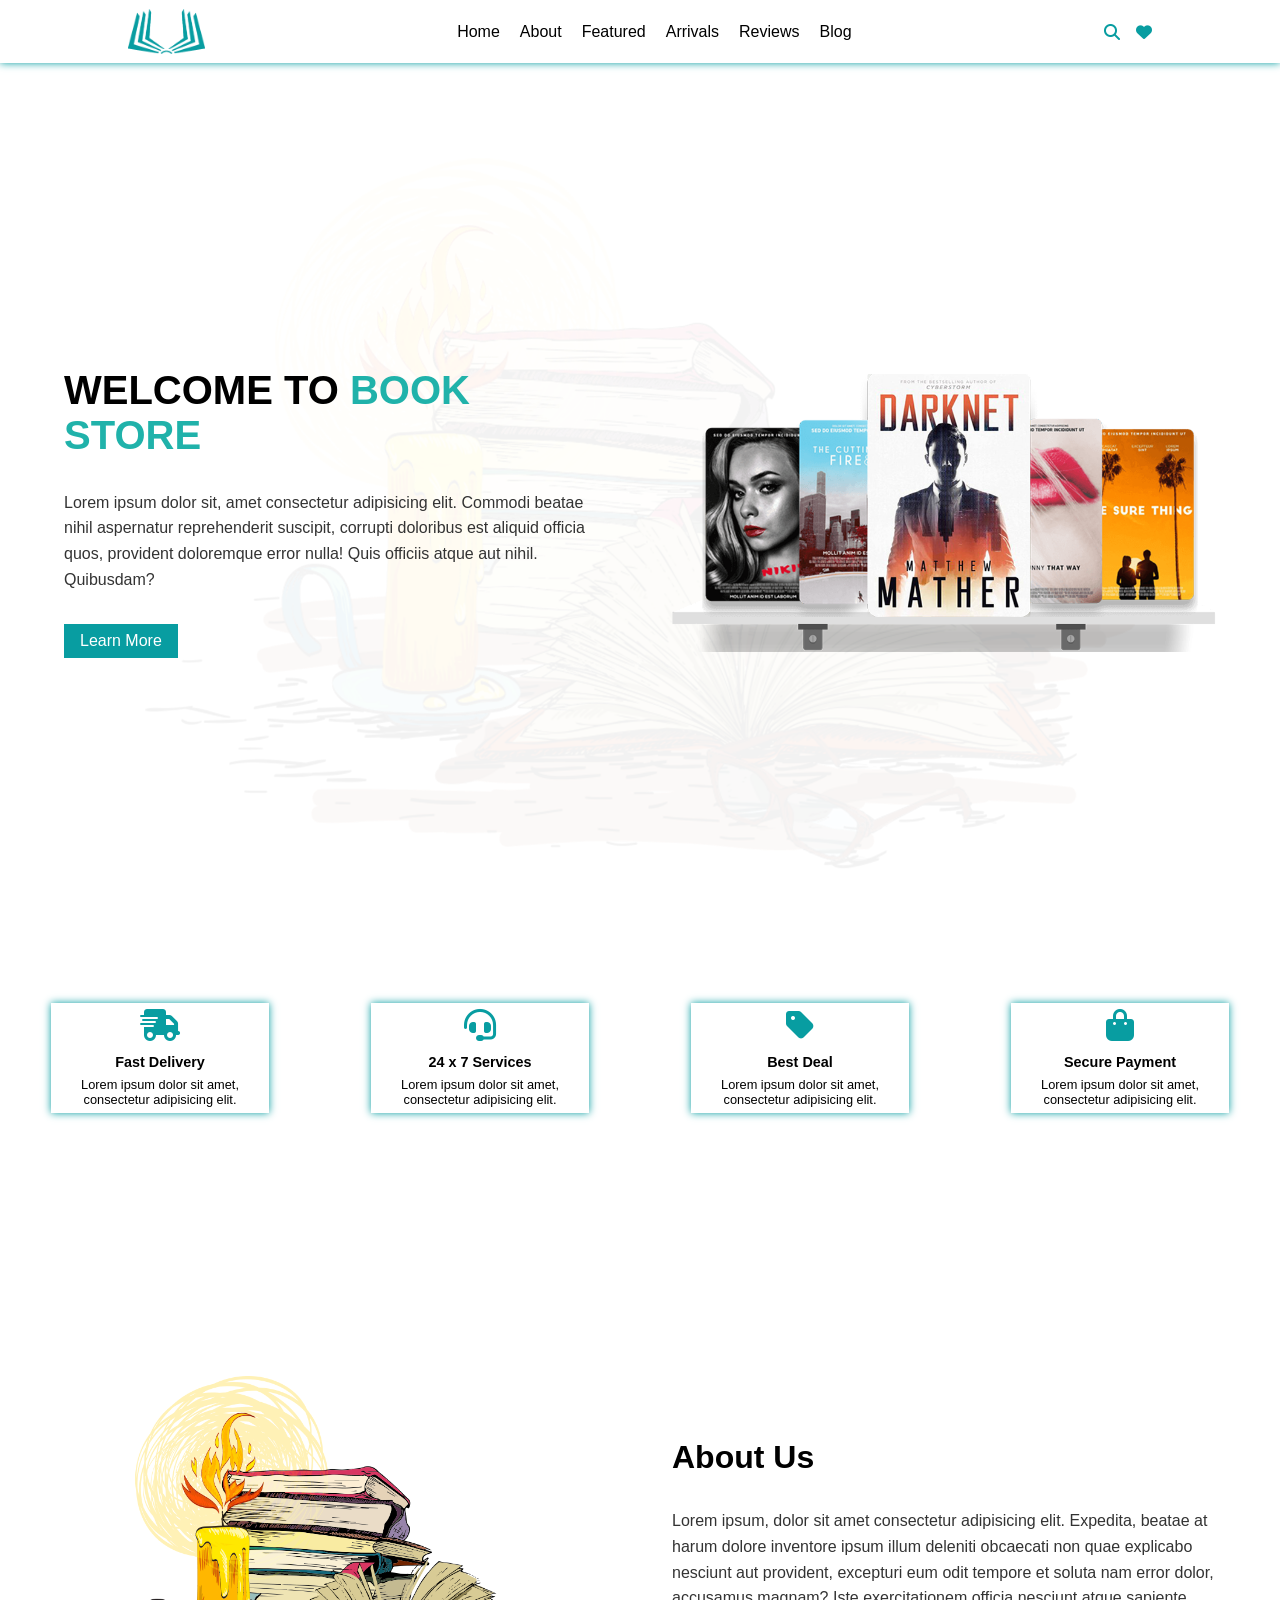
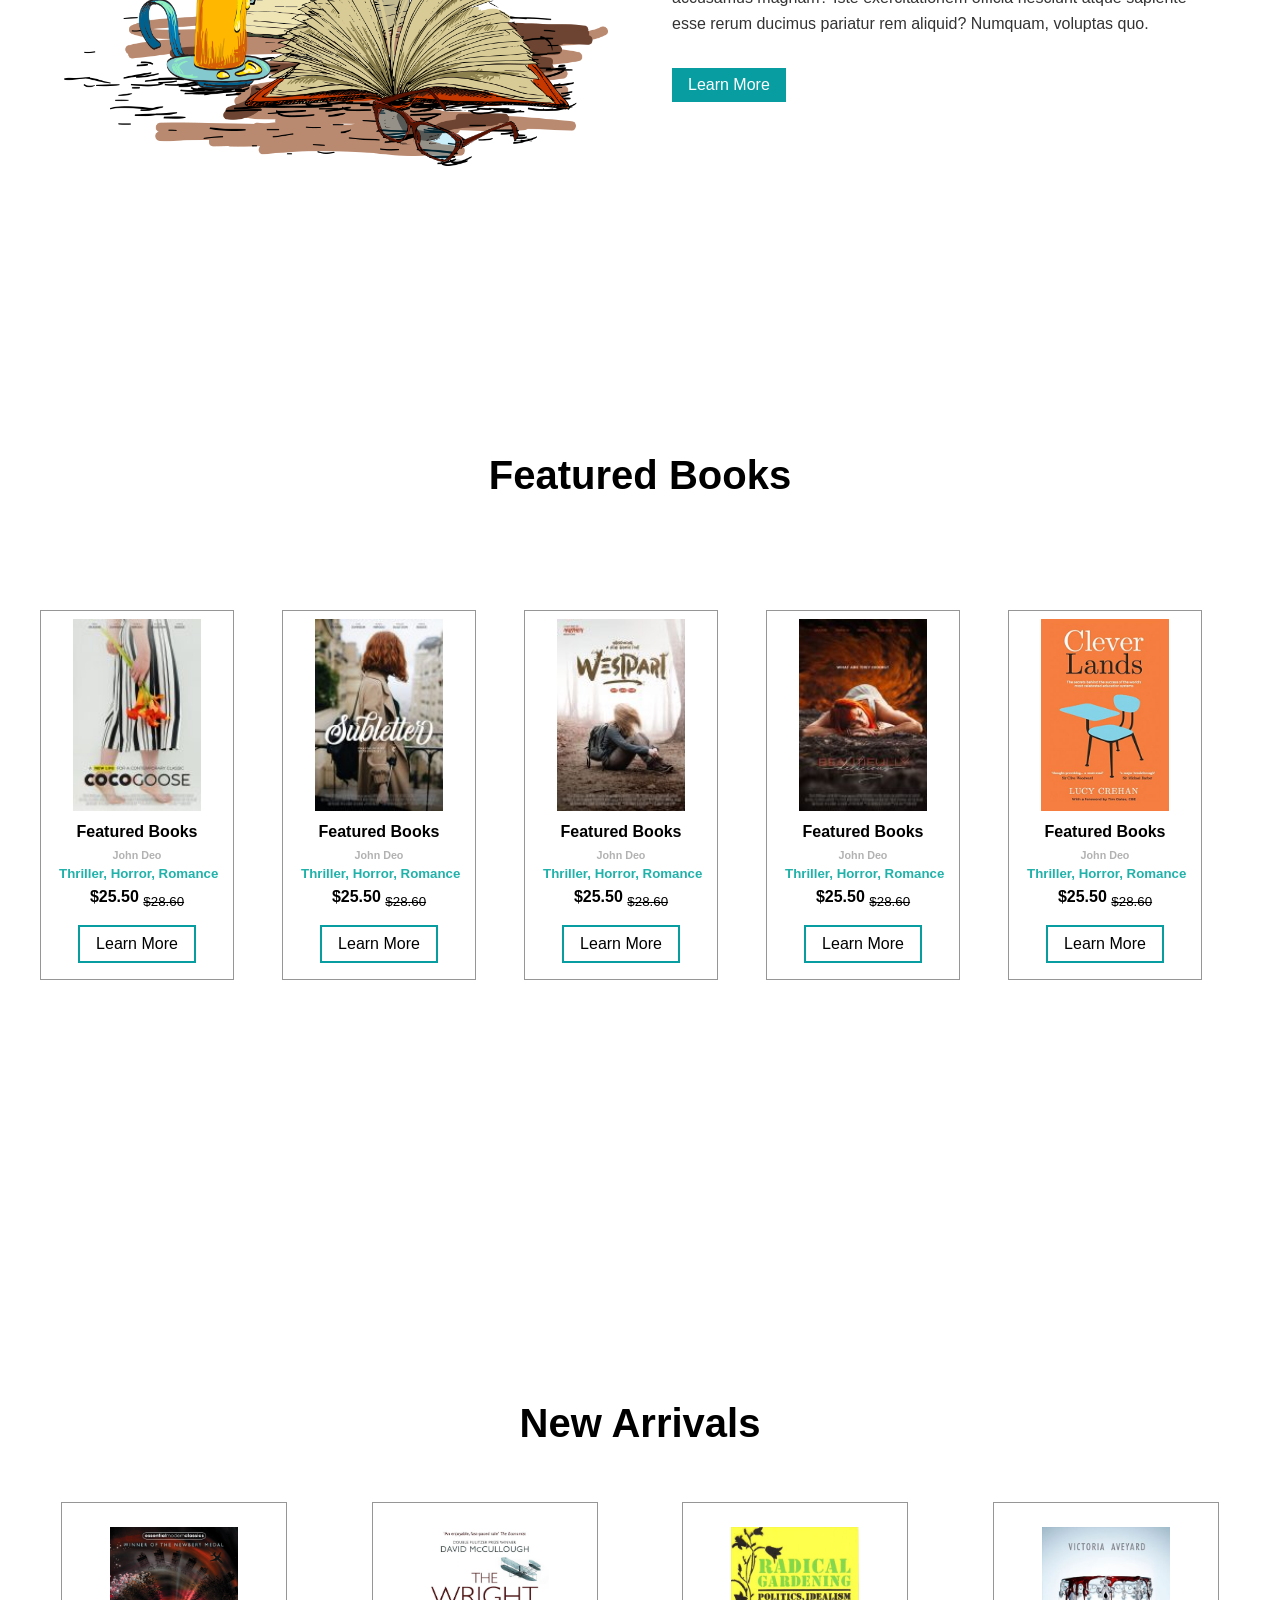
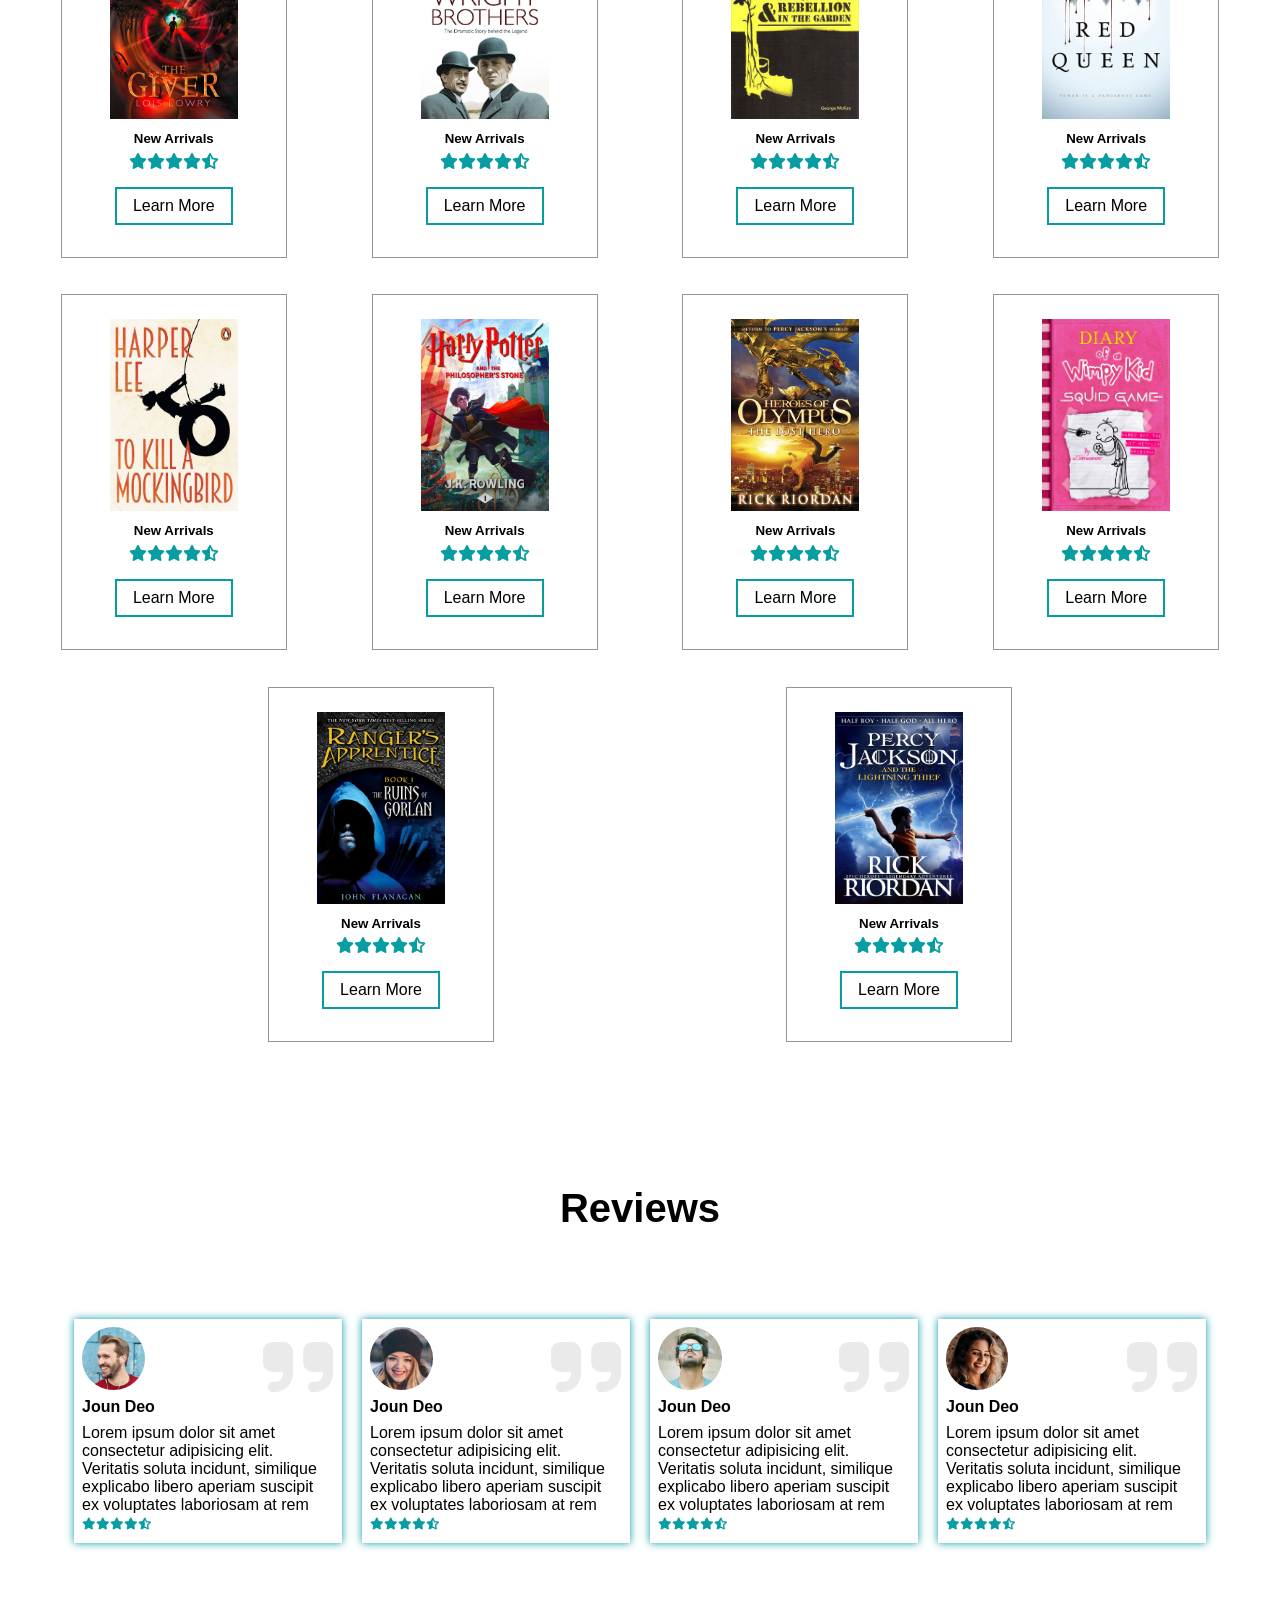
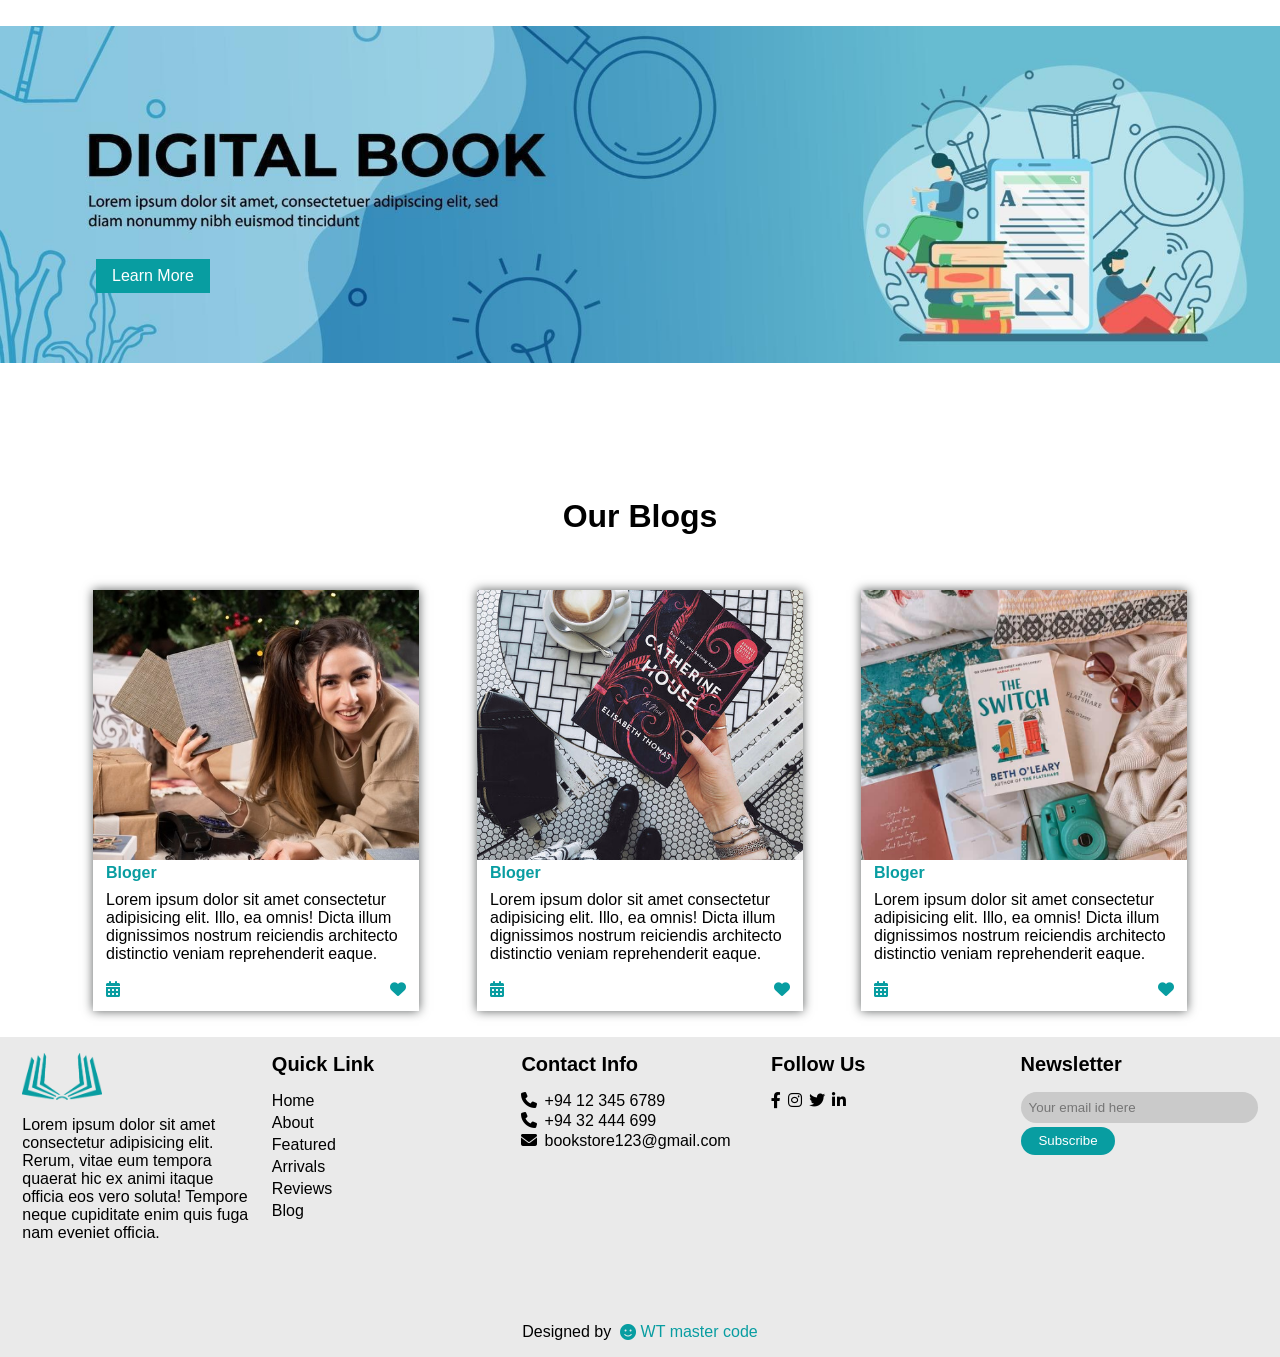
==== commit 4700aa33: "The last Version" ====
--- a/index.html
+++ b/index.html
@@ -12,24 +12,27 @@
     <!-- Start Navbar -->
     <nav>
         <div class="container">
-        <div class="nav-logo"><img src="assets/image/logo.png" alt="logo" ></div>
-        <div class="nav-links">
-            
-            <a href="#Header">Home</a>
-            <a href="#About">About</a>
-            <a href="#Featured">Featured</a>
-            <a href="#Arrivals">Arrivals</a>
-            <a href="#Reviews">Reviews</a>
-            <a href="#Blog">Blog</a>
-
-        </div>
-        <div class="nav-icons">
-            <i class="fa-solid fa-bars nav_list"></i>
-            <i class="fa-solid fa-magnifying-glass"></i>
-            <i class="fa-solid fa-heart"></i>
-        </div>
-    </div>
+            <div class="nav-logo">
+                <img src="assets/image/logo.png" alt="logo">
+            </div>
+            <div class="nav-links">
+                <ul>
+                    <li><a href="#Header">Home</a></li>
+                    <li><a href="#About">About</a></li>
+                    <li><a href="#Featured">Featured</a></li>
+                    <li><a href="#Arrivals">Arrivals</a></li>
+                    <li><a href="#Reviews">Reviews</a></li>
+                    <li><a href="#Blog">Blog</a></li>
+                </ul>
+            </div>
+            <div class="nav-icons">
+                <i class="fa-solid fa-bars nav_list"></i>
+                <i class="fa-solid fa-magnifying-glass"></i>
+                <i class="fa-solid fa-heart"></i>
+            </div>
+        </div>
     </nav>
+    
     <!-- End Navbar -->
     <!-- Start Header -->
     <header id="Header">
--- a/assets/css/main.css
+++ b/assets/css/main.css
@@ -136,6 +136,9 @@
   -webkit-box-pack: justify;
       -ms-flex-pack: justify;
           justify-content: space-between;
+  -webkit-box-align: center;
+      -ms-flex-align: center;
+          align-items: center;
 }
 nav .container .nav-logo {
   height: 5vh;
@@ -143,28 +146,49 @@
 nav .container .nav-logo img {
   height: 100%;
 }
-nav .container .nav-icons, nav .container .nav-links {
-  display: -webkit-box;
-  display: -ms-flexbox;
-  display: flex;
-  -webkit-box-align: center;
-      -ms-flex-align: center;
-          align-items: center;
-}
-nav .container .nav-links {
+nav .container .nav-icons, nav .container .nav-links ul {
+  display: -webkit-box;
+  display: -ms-flexbox;
+  display: flex;
+  -webkit-box-align: center;
+      -ms-flex-align: center;
+          align-items: center;
+}
+nav .container .nav-links ul {
   gap: 1.25rem;
-}
-nav .container .nav-links a {
+  list-style: none;
+  padding: 0;
+  margin: 0;
+  display: -webkit-box;
+  display: -ms-flexbox;
+  display: flex;
+  -webkit-box-orient: horizontal;
+  -webkit-box-direction: normal;
+      -ms-flex-direction: row;
+          flex-direction: row;
+  -webkit-box-pack: center;
+      -ms-flex-pack: center;
+          justify-content: center;
+}
+nav .container .nav-links ul a {
   text-decoration: none;
   color: black;
   font-size: 1em;
 }
-nav .container .nav-links a:hover {
+nav .container .nav-links ul a:hover {
   color: #089da1;
 }
 nav .container .nav-icons {
   gap: 1rem;
   color: #089da1;
+  -webkit-transition: -webkit-transform 0.3s ease;
+  transition: -webkit-transform 0.3s ease;
+  transition: transform 0.3s ease;
+  transition: transform 0.3s ease, -webkit-transform 0.3s ease;
+}
+nav .container .nav-icons:hover {
+  -webkit-transform: scale(1.1);
+          transform: scale(1.1);
 }
 nav .container .nav-icons .nav_list {
   display: none;
@@ -177,13 +201,13 @@
   nav .container .nav-logo {
     height: 4vh;
   }
-  nav .container .nav-links {
+  nav .container .nav-links ul {
     gap: 0.7rem;
   }
   nav .container .nav-icons {
     gap: 0.25rem;
   }
-  nav .container .nav-links a {
+  nav .container .nav-links ul a {
     font-size: 0.8em;
   }
 }
@@ -194,7 +218,7 @@
   nav .container .nav-logo {
     height: 4vh;
   }
-  nav .container .nav-links {
+  nav .container .nav-links ul {
     display: none;
   }
   nav .container .nav-icons {
@@ -206,7 +230,7 @@
 }
 header {
   background-image: url(../image/bg.png);
-  background-size: cover;
+  background-size: contain;
   background-repeat: no-repeat;
   background-position: center;
 }
@@ -663,6 +687,14 @@
   height: 30vh;
   -o-object-fit: cover;
      object-fit: cover;
+  -webkit-transition: -webkit-transform 0.3s ease;
+  transition: -webkit-transform 0.3s ease;
+  transition: transform 0.3s ease;
+  transition: transform 0.3s ease, -webkit-transform 0.3s ease;
+}
+.our-blog .container .row .bloger .bloger-image img:hover {
+  -webkit-transform: scale(1.1);
+          transform: scale(1.1);
 }
 .our-blog .container .row .bloger .bloger-details {
   margin: 0 1vw;
@@ -700,6 +732,14 @@
 .our-blog .container .row .bloger .bloger-details .blog-icons i {
   color: #089da1;
   height: 100%;
+  -webkit-transition: -webkit-transform 0.3s ease;
+  transition: -webkit-transform 0.3s ease;
+  transition: transform 0.3s ease;
+  transition: transform 0.3s ease, -webkit-transform 0.3s ease;
+}
+.our-blog .container .row .bloger .bloger-details .blog-icons i:hover {
+  -webkit-transform: scale(1.3);
+          transform: scale(1.3);
 }
 
 @media only screen and (max-width: 1204px) {
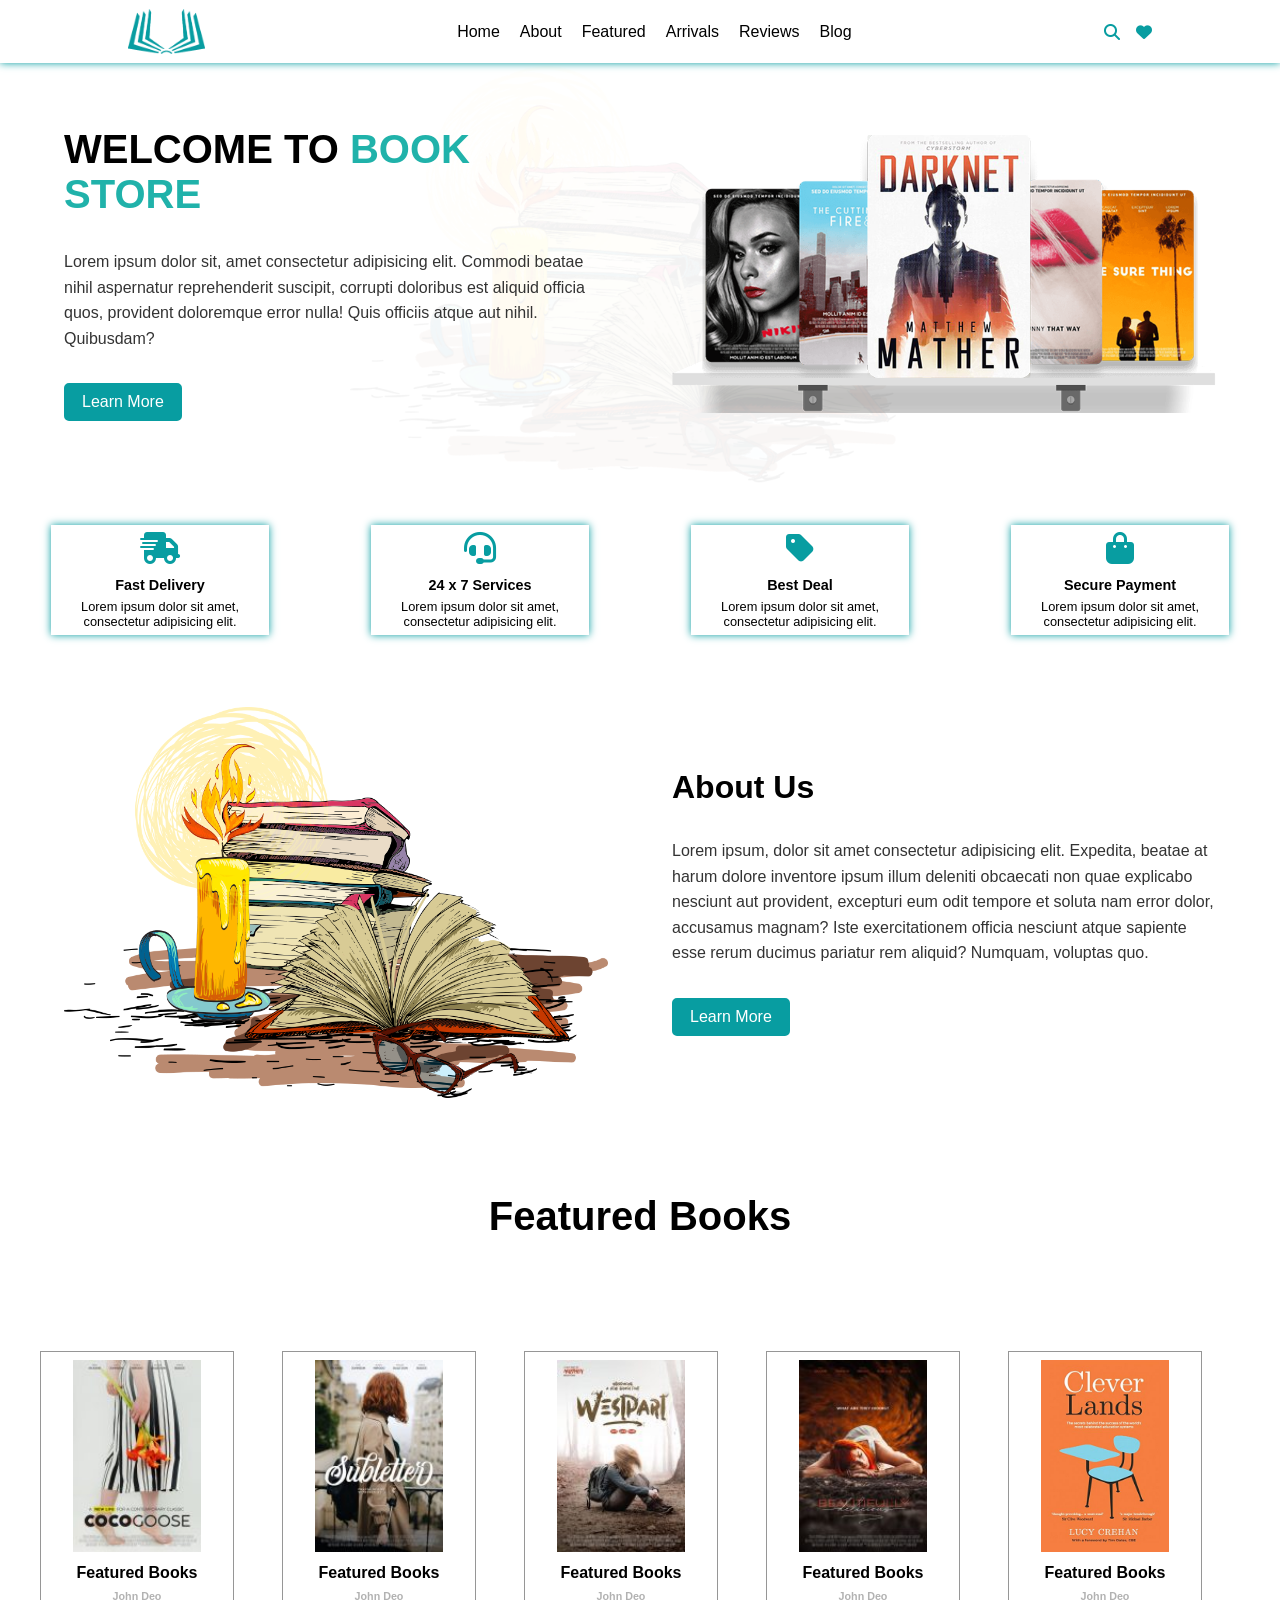
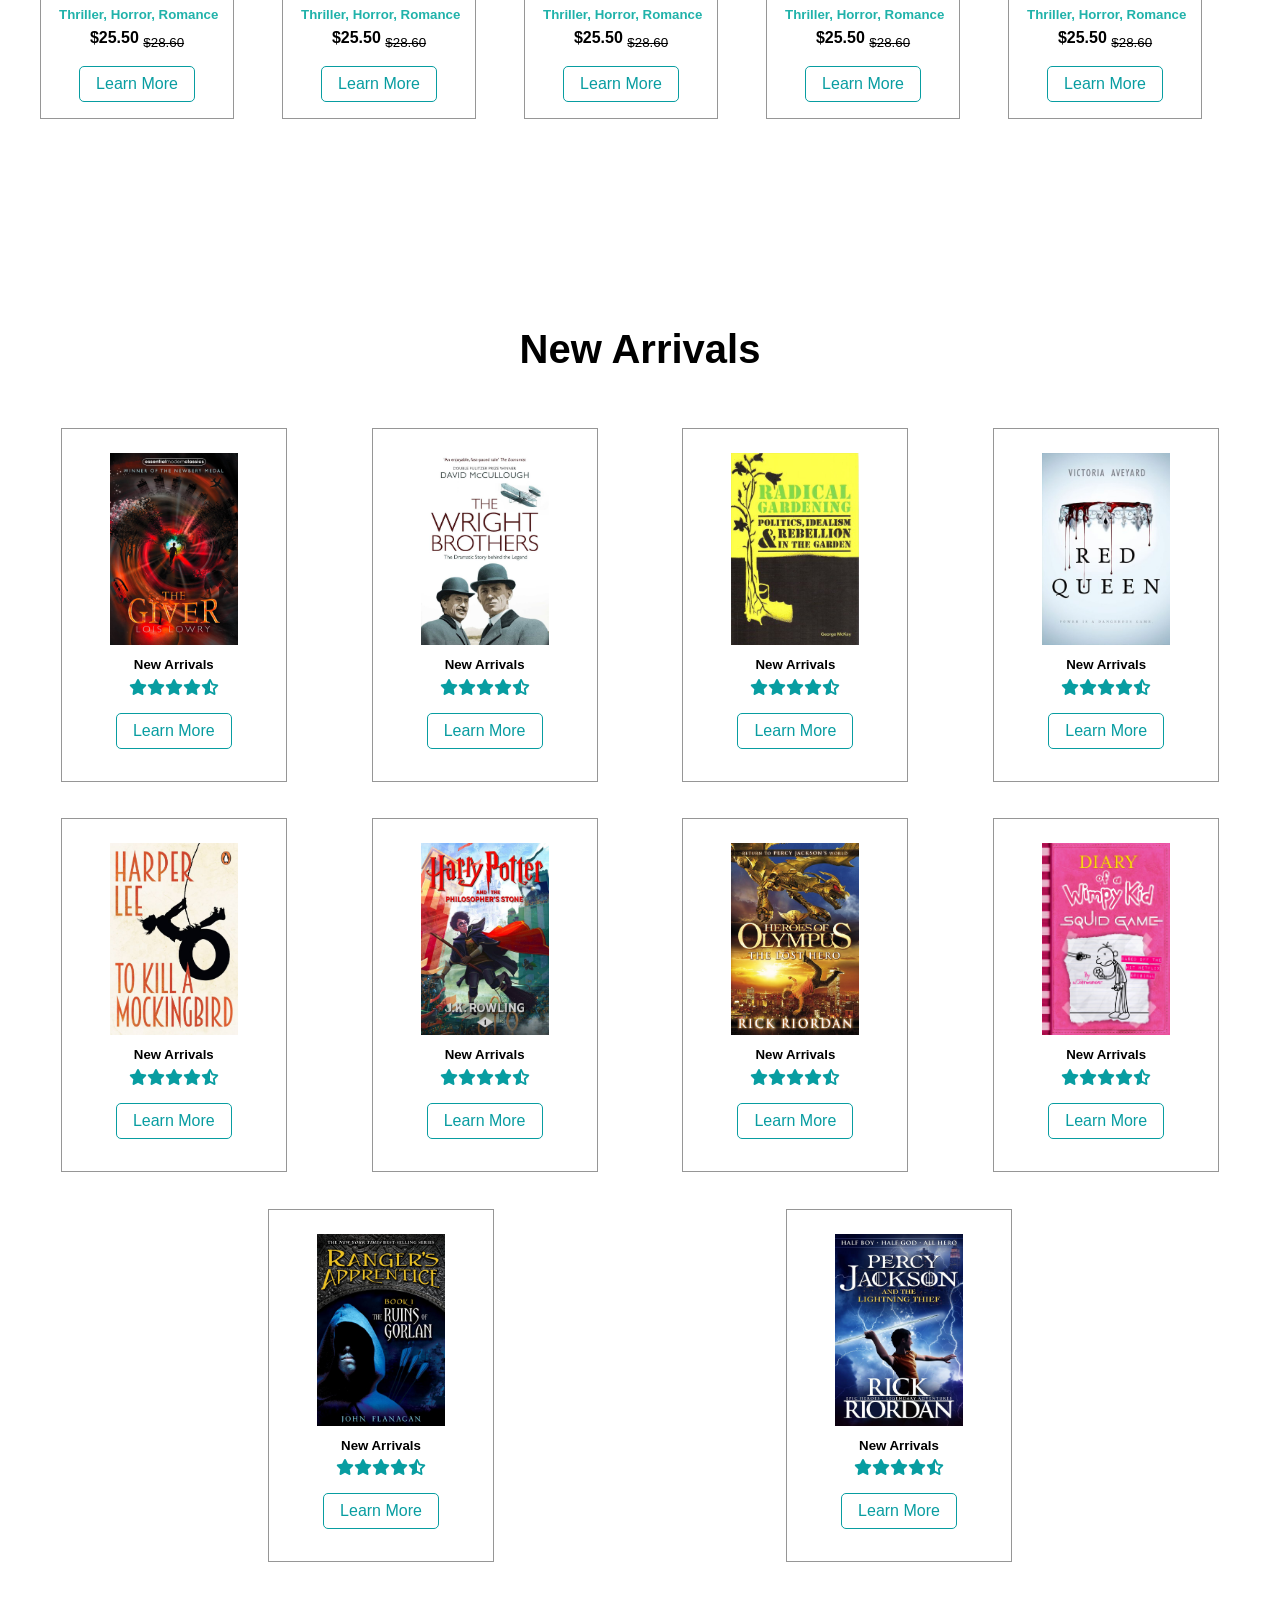
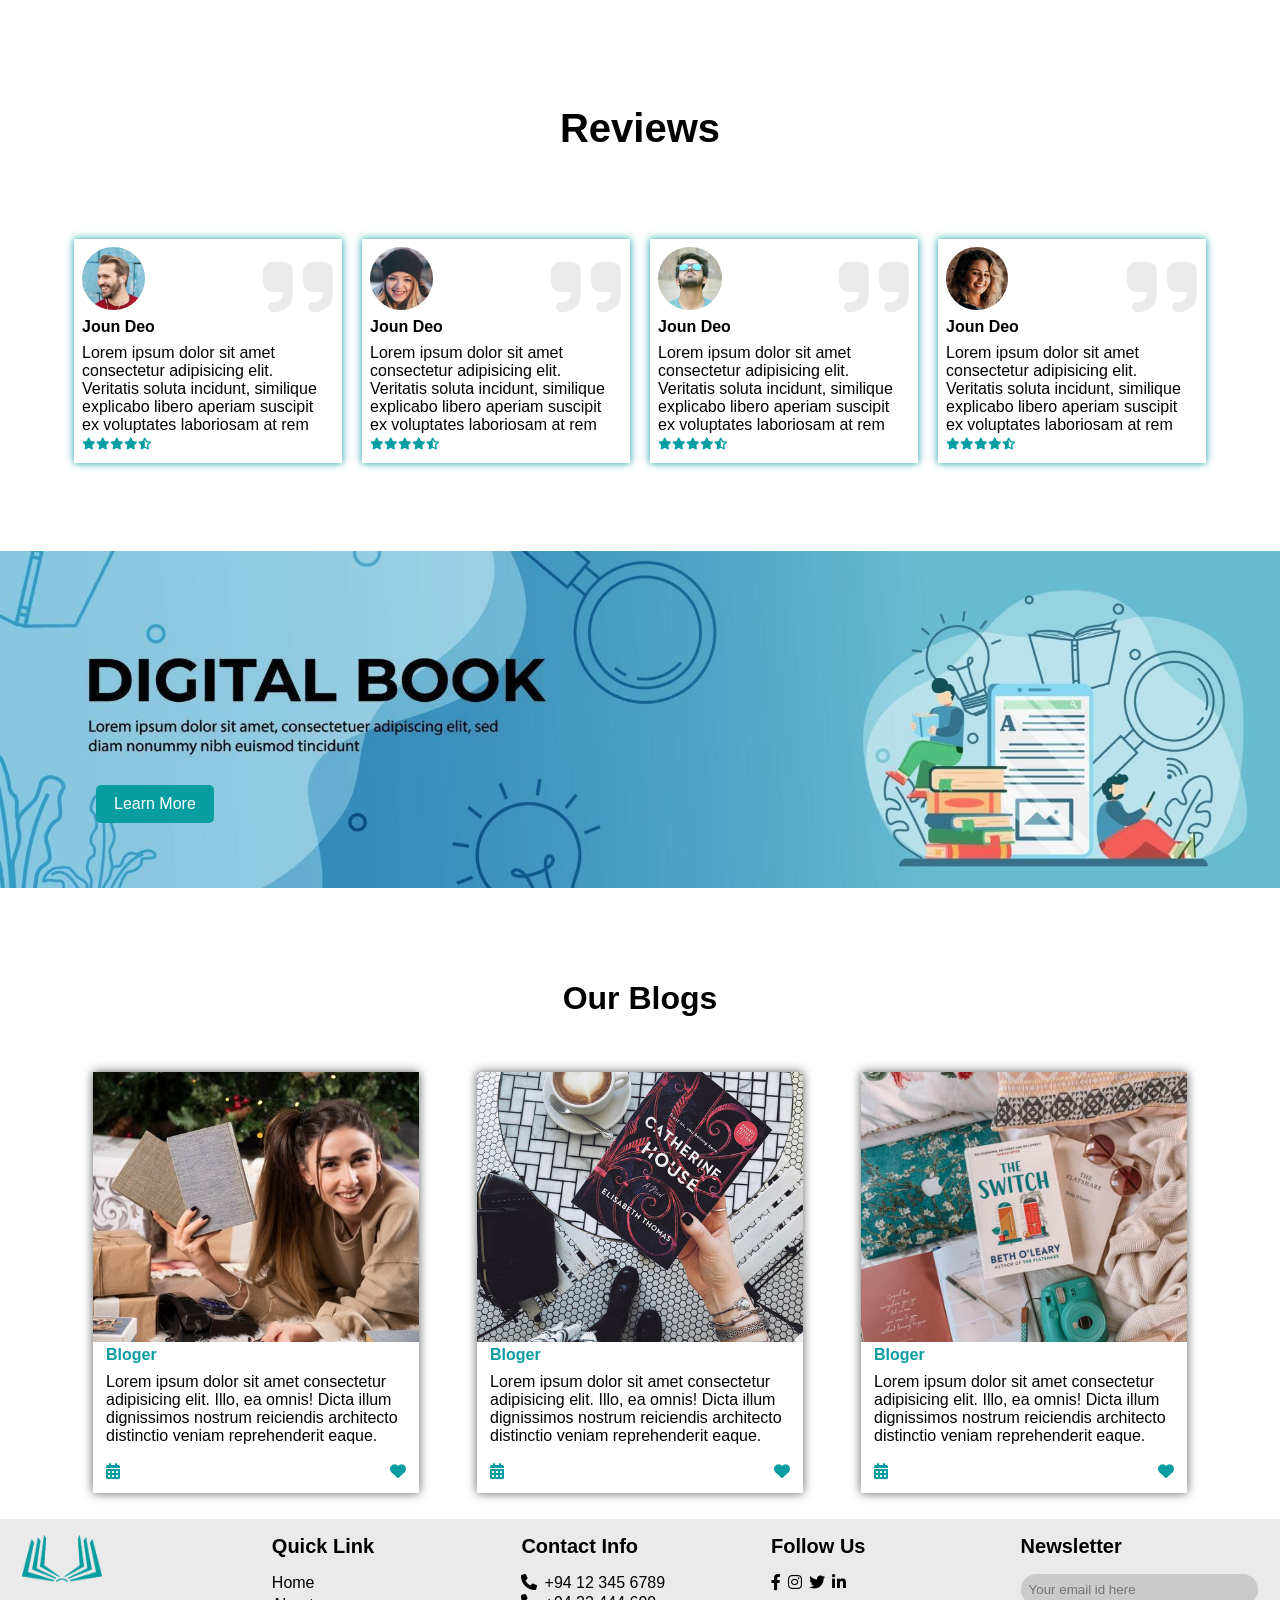
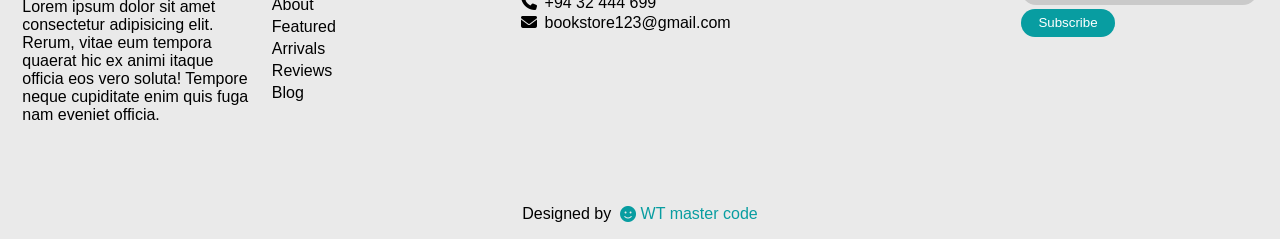
==== commit fbca8842: "Last Update at Project" ====
--- a/index.html
+++ b/index.html
@@ -6,10 +6,10 @@
     <title>Book Store</title>
     <link rel="icon" sizes="32x32" href="assets/image/logo.png" type="image/png">
     <link rel="stylesheet" href="vendor/css/all.min.css">
-    <link rel="stylesheet" href="assets/css/main.css">
+    <link rel="stylesheet" href="assets/SASS/main.css">
 </head>
+<!-- Start Navbar -->
 <body>
-    <!-- Start Navbar -->
     <nav>
         <div class="container">
             <div class="nav-logo">
@@ -449,10 +449,12 @@
             <div class="follow-us">
                 <h2>Follow Us</h2>
                 <div class="contact-type">
-                    <i class="fa-brands fa-facebook-f"></i>
-                    <i class="fa-brands fa-instagram"></i>
-                    <i class="fa-brands fa-twitter"></i>
-                    <i class="fa-brands fa-linkedin-in"></i>
+                    <a href="https://www.facebook.com/"><i class="fa-brands fa-facebook-f"></i></a>
+                    <a href="https://www.instagram.com/"><i class="fa-brands fa-instagram"></i></a>
+                    <a href="https://x.com/?lang=ar"><i class="fa-brands fa-twitter"></i></a>
+                    <a href="https://www.linkedin.com/"><i class="fa-brands fa-linkedin-in"></i></a>
+                    
+                    
                 </div>
             </div>
             <div class="news-letter">
--- a/assets/SASS/main.css
+++ b/assets/SASS/main.css
@@ -0,0 +1,691 @@
+* {
+  margin: 0;
+  padding: 0;
+  box-sizing: border-box;
+  scroll-behavior: smooth;
+}
+
+body {
+  font-family: Helvetica, Arial, sans-serif;
+}
+
+::-webkit-scrollbar {
+  width: 10px;
+  height: 10px;
+}
+
+::-webkit-scrollbar-track {
+  background: #f1f1f1;
+}
+
+::-webkit-scrollbar-thumb {
+  background: lightseagreen;
+  border-radius: 5px;
+}
+
+::-webkit-scrollbar-thumb:hover {
+  background: #089da1;
+}
+
+.reviews h2, .arrivals h2, .featured_book h2 {
+  text-align: center;
+  font-size: 2.5rem;
+  color: black;
+}
+
+.about, header {
+  display: flex;
+  flex-flow: row wrap;
+  align-items: center;
+  justify-content: space-between;
+  padding: 2em;
+}
+
+.about .about_img, .intro_img {
+  flex: 1 1 50%;
+  display: flex;
+  justify-content: center;
+  align-items: center;
+  flex-wrap: wrap;
+  padding: 2em;
+}
+.about .about_img img, .intro_img img {
+  width: 100%;
+  max-width: 100%;
+  height: auto;
+}
+
+.footer .row .news-letter .footer-list button, .digital_book a, .about .aboutUs_card a, .intro_page a {
+  display: inline-block;
+  padding: 0.5em 1em;
+  background-color: #089da1;
+  color: #ffffff;
+  text-decoration: none;
+  border: 0.15em solid #089da1;
+  border-radius: 5px;
+  transition: background-color 0.3s, color 0.3s, border-color 0.3s;
+}
+.footer .row .news-letter .footer-list button:hover, .digital_book a:hover, .about .aboutUs_card a:hover, .intro_page a:hover {
+  background-color: #ffffff;
+  color: #089da1;
+  border-color: #089da1;
+}
+
+.arrivals .arrivals_container .arrivals_item a, .featured_book .container .book_item a {
+  display: inline-block;
+  padding: 0.5em 1em;
+  background-color: #ffffff;
+  color: #089da1;
+  text-decoration: none;
+  border: 0.15em solid #ffffff;
+  border-radius: 5px;
+  transition: background-color 0.3s, color 0.3s, border-color 0.3s;
+  border: 0.1em solid #089da1;
+  margin-top: 1em;
+  margin-bottom: 1em;
+}
+.arrivals .arrivals_container .arrivals_item a:hover, .featured_book .container .book_item a:hover {
+  background-color: #089da1;
+  color: #ffffff;
+  border-color: #ffffff;
+}
+
+nav {
+  position: sticky;
+  width: 100%;
+  display: flex;
+  flex-direction: row;
+  top: 0;
+  z-index: 1000;
+  box-shadow: 0 0 0.5em #089da1;
+  align-items: center;
+  justify-content: center;
+  background-color: #ffffff;
+  padding: 1vh 0;
+}
+nav .container {
+  width: 80%;
+  display: flex;
+  justify-content: space-between;
+  align-items: center;
+}
+nav .container .nav-logo {
+  height: 5vh;
+}
+nav .container .nav-logo img {
+  height: 100%;
+}
+nav .container .nav-icons,
+nav .container .nav-links ul {
+  display: flex;
+  align-items: center;
+}
+nav .container .nav-links ul {
+  gap: 1.25rem;
+  list-style: none;
+  padding: 0;
+  margin: 0;
+  display: flex;
+  flex-direction: row;
+  justify-content: center;
+}
+nav .container .nav-links ul a {
+  text-decoration: none;
+  color: black;
+  font-size: 1em;
+  border-bottom: 0;
+}
+nav .container .nav-links ul a:hover {
+  color: #089da1;
+  padding-bottom: 0.45em;
+  border-bottom: 0.1em solid #089da1;
+}
+nav .container .nav-icons {
+  gap: 1rem;
+  color: #089da1;
+  transition: transform 0.3s ease;
+}
+nav .container .nav-icons:hover {
+  transform: scale(1.1);
+}
+nav .container .nav-icons .nav_list {
+  display: none;
+}
+
+@media only screen and (max-width: 768px) {
+  nav .container {
+    width: 90%;
+  }
+  nav .container .nav-logo {
+    height: 4vh;
+  }
+  nav .container .nav-links ul {
+    gap: 0.7rem;
+  }
+  nav .container .nav-icons {
+    gap: 0.25rem;
+  }
+  nav .container .nav-links ul a {
+    font-size: 0.8em;
+  }
+}
+@media only screen and (max-width: 600px) {
+  nav .container {
+    width: 95%;
+  }
+  nav .container .nav-links ul {
+    display: none;
+  }
+  nav .container .nav-icons {
+    gap: 0.75rem;
+  }
+  nav .container .nav-icons .nav_list {
+    display: block;
+  }
+}
+header {
+  background-image: url(../image/bg.png);
+  background-size: contain;
+  background-repeat: no-repeat;
+  background-position: center;
+}
+
+.intro_page {
+  flex: 1 1 50%;
+  padding: 2em;
+}
+.intro_page h1 {
+  font-size: 2.5rem;
+  color: black;
+}
+.intro_page h1 span {
+  color: lightseagreen;
+}
+.intro_page p {
+  font-size: 1rem;
+  margin-top: 2em;
+  margin-bottom: 2em;
+  line-height: 1.6;
+  color: #333;
+}
+.cards {
+  margin-top: 2em;
+  display: flex;
+  flex-wrap: wrap;
+  justify-content: space-around;
+  width: 100%;
+  max-width: 100%;
+}
+.cards .card {
+  display: flex;
+  flex-direction: column;
+  align-items: center;
+  justify-content: center;
+  flex: 1 1 17vw;
+  max-width: 17vw;
+  box-shadow: 0 0 0.5em #089da1;
+  padding: 0.5vw;
+  gap: 0.5vw;
+  margin: 0.5rem;
+  transition: transform 0.3s ease;
+}
+.cards .card:hover {
+  transform: scale(1.05);
+}
+.cards .card i {
+  font-size: 2em;
+  margin-bottom: 0.2em;
+  color: #089da1;
+}
+.cards .card h2,
+.cards .card p {
+  text-align: center;
+}
+.cards .card h2 {
+  font-size: 0.9em;
+}
+.cards .card p {
+  font-size: 0.8em;
+  font-family: Arial, Helvetica, sans-serif;
+  font-weight: 300;
+}
+
+@media only screen and (max-width: 1024px) {
+  .cards .card {
+    flex: 1 1 22vw;
+    max-width: 22vw;
+  }
+}
+@media only screen and (max-width: 768px) {
+  .cards .card {
+    flex: 1 1 30vw;
+    max-width: 30vw;
+  }
+}
+@media only screen and (max-width: 480px) {
+  .cards .card {
+    flex: 1 1 45vw;
+    max-width: 45vw;
+    margin-bottom: 1rem;
+  }
+}
+@media screen and (max-width: 480px) {
+  .about .about_img {
+    display: none;
+  }
+}
+.about .aboutUs_card {
+  flex: 1 1 50%;
+  padding: 2em;
+}
+.about .aboutUs_card h2 {
+  font-size: 2rem;
+  color: black;
+}
+.about .aboutUs_card p {
+  font-size: 1rem;
+  margin-top: 2em;
+  margin-bottom: 2em;
+  line-height: 1.6;
+  color: #333;
+}
+.featured_book {
+  width: 100%;
+  padding: 2em;
+  margin-bottom: 3em;
+}
+.featured_book h2 {
+  margin-bottom: 2em;
+}
+.featured_book .container {
+  display: flex;
+  overflow-x: auto;
+  scroll-behavior: smooth;
+  align-items: center;
+  justify-content: space-evenly;
+  gap: 2em;
+  margin-bottom: 4em;
+}
+.featured_book .container .book_item {
+  flex: 0 0 auto;
+  border: 1px solid #969696;
+  text-align: center;
+  margin: 2em 0.5em;
+  transition: box-shadow 0.3s ease;
+}
+.featured_book .container .book_item img {
+  width: 8em;
+  height: 12em;
+  margin: 0.5em 2em;
+  text-align: center;
+}
+.featured_book .container .book_item h4 {
+  color: black;
+  margin-bottom: 0.5em;
+}
+.featured_book .container .book_item h6 {
+  color: #b2b2b2;
+  margin-bottom: 0.5em;
+}
+.featured_book .container .book_item h5 {
+  color: lightseagreen;
+  margin-bottom: 0.5em;
+  margin-left: 0.25em;
+}
+.featured_book .container .book_item:hover {
+  border: 1px solid #089da1;
+  box-shadow: 0 0 0.5em #089da1;
+}
+
+.arrivals {
+  width: 100%;
+  padding: 2em;
+  margin-bottom: 3em;
+}
+.arrivals h2 {
+  margin-bottom: 1em;
+}
+.arrivals .arrivals_container {
+  display: flex;
+  justify-content: space-evenly;
+  align-items: flex-start;
+  flex-wrap: wrap;
+  gap: 0.3em 3em;
+}
+.arrivals .arrivals_container .arrivals_item {
+  flex: 0 0 auto;
+  max-width: auto;
+  border: 1px solid #969696;
+  text-align: center;
+  margin: 1em 0.5em;
+  padding: 1em;
+  transition: box-shadow 0.3s ease;
+}
+.arrivals .arrivals_container .arrivals_item img {
+  width: 8em;
+  height: 12em;
+  margin: 0.5em 2em;
+  text-align: center;
+  transition: transform 0.3s ease;
+}
+.arrivals .arrivals_container .arrivals_item img:hover {
+  transform: scale(1.1);
+}
+.arrivals .arrivals_container .arrivals_item h5 {
+  color: black;
+  margin-bottom: 0.5em;
+}
+.arrivals .arrivals_container .arrivals_item i {
+  display: inline;
+  color: #089da1;
+  margin-bottom: 1em;
+}
+.arrivals .arrivals_container .arrivals_item:hover {
+  border: 1px solid #089da1;
+  box-shadow: 0 0 0.5em #089da1;
+}
+
+.reviews {
+  margin-top: 6em;
+  margin-bottom: 3em;
+  display: flex;
+  flex-direction: column;
+  align-content: center;
+  align-items: center;
+}
+.reviews h2 {
+  margin-bottom: 2em;
+}
+.reviews .container {
+  width: 90%;
+  max-width: 100%;
+}
+.reviews .container .row {
+  display: flex;
+  flex-wrap: wrap;
+  justify-content: space-around;
+}
+.reviews .container .row .comment {
+  display: flex;
+  flex-direction: column;
+  align-items: flex-start;
+  justify-content: flex-start;
+  width: calc(25% - 20px);
+  margin: 0.5em;
+  box-shadow: 0 0 0.5em #089da1;
+  padding: 0.5em;
+  height: 14em;
+}
+@media only screen and (max-width: 1024px) {
+  .reviews .container .row .comment {
+    width: calc(50% - 20px);
+  }
+}
+@media only screen and (max-width: 480px) {
+  .reviews .container .row .comment {
+    width: 100%;
+    margin: 10px 0;
+    height: 30vh;
+  }
+}
+.reviews .container .row .comment .reviewer-details {
+  height: 30%;
+  width: 100%;
+  display: flex;
+  justify-content: space-between;
+  flex-direction: row;
+}
+.reviews .container .row .comment .reviewer-details img {
+  height: 100%;
+  border-radius: 50%;
+}
+.reviews .container .row .comment .reviewer-details i {
+  color: #eaeaea;
+  font-size: 5em;
+}
+.reviews .container .row .comment h2 {
+  align-self: flex-start;
+  margin-top: 0.5em;
+  margin-bottom: 0.5em;
+  font-size: 1em;
+  font-weight: bold;
+  color: black;
+}
+.reviews .container .row .comment .qoute p {
+  font-size: 1em;
+}
+.reviews .container .row .comment .qoute i {
+  font-size: 0.75em;
+  display: inline;
+  color: #089da1;
+  margin-bottom: 1em;
+}
+
+.digital_book {
+  background-image: url(../image/banner.jpg);
+  background-size: contain;
+  background-repeat: no-repeat;
+  background-position: center;
+  width: 100%;
+  min-height: 400px;
+  height: 100%;
+  margin-bottom: 1em;
+  display: flex;
+  justify-content: flex-start;
+  align-items: flex-end;
+  padding: 6em 6em;
+}
+@media (max-width: 768px) {
+  .digital_book {
+    padding: 8em 3em;
+  }
+}
+@media (max-width: 768px) and (max-width: 530px) {
+  .digital_book {
+    padding: 9em 2em;
+  }
+}
+.our-blog {
+  width: 100%;
+  box-sizing: border-box;
+  display: flex;
+  flex-direction: column;
+  align-content: center;
+  align-items: center;
+  margin-bottom: 1em;
+}
+.our-blog h1 {
+  margin: 5vh;
+  font-family: Helvetica, Arial, sans-serif;
+  font-size: 2em;
+}
+.our-blog .container {
+  width: 90vw;
+  max-width: 1200px;
+}
+.our-blog .container .row {
+  display: flex;
+  flex-wrap: wrap;
+  justify-content: space-around;
+}
+.our-blog .container .row .bloger {
+  display: flex;
+  flex-direction: column;
+  align-items: center;
+  width: calc(30% - 20px);
+  margin: 10px;
+  box-shadow: 0px 0px 10px #5c5f5f;
+  align-items: stretch;
+  justify-content: space-between;
+}
+.our-blog .container .row .bloger .bloger-image {
+  overflow: hidden;
+}
+.our-blog .container .row .bloger .bloger-image img {
+  width: 100%;
+  height: 30vh;
+  -o-object-fit: cover;
+     object-fit: cover;
+  transition: transform 0.3s ease;
+}
+.our-blog .container .row .bloger .bloger-image img:hover {
+  transform: scale(1.1);
+}
+.our-blog .container .row .bloger .bloger-details {
+  margin: 0 1vw;
+  display: flex;
+  flex-direction: column;
+  gap: 1vh;
+  flex-grow: 1;
+}
+.our-blog .container .row .bloger .bloger-details h2 {
+  color: #089da1;
+  font-size: 1em;
+  font-family: Helvetica, Arial, sans-serif;
+  font-weight: bolder;
+}
+.our-blog .container .row .bloger .bloger-details p {
+  font-size: 1em;
+}
+.our-blog .container .row .bloger .bloger-details .blog-icons {
+  display: flex;
+  justify-content: space-between;
+  height: 0.7em;
+  margin: 1vh 0 2vh 0;
+}
+.our-blog .container .row .bloger .bloger-details .blog-icons i {
+  color: #089da1;
+  height: 100%;
+  transition: transform 0.3s ease;
+}
+.our-blog .container .row .bloger .bloger-details .blog-icons i:hover {
+  transform: scale(1.3);
+}
+
+@media only screen and (max-width: 1204px) {
+  .our-blog .container .row .bloger {
+    width: calc(50% - 20px);
+  }
+}
+@media only screen and (max-width: 480px) {
+  .our-blog .container .row .bloger {
+    width: 100%;
+    margin: 10px 0;
+  }
+}
+.footer {
+  background-color: #eaeaea;
+  display: flex;
+  flex-direction: column;
+  padding: 1em;
+  width: 100%;
+}
+.footer .row {
+  display: flex;
+  justify-content: space-around;
+  flex-wrap: wrap;
+}
+.footer .row .footer_about,
+.footer .row .quick-links,
+.footer .row .contact-info,
+.footer .row .follow-us,
+.footer .row .news-letter {
+  display: flex;
+  flex-direction: column;
+  width: 19%;
+  gap: 1em;
+  height: 30vh;
+}
+.footer .row .footer_about h2,
+.footer .row .quick-links h2,
+.footer .row .contact-info h2,
+.footer .row .follow-us h2,
+.footer .row .news-letter h2 {
+  font-size: 1.25rem;
+}
+.footer .row .footer_about .footer-list,
+.footer .row .quick-links .footer-list,
+.footer .row .contact-info .footer-list,
+.footer .row .follow-us .footer-list,
+.footer .row .news-letter .footer-list {
+  display: flex;
+  flex-direction: column;
+  gap: 0.25rem;
+}
+.footer .row .footer_about .footer-list a,
+.footer .row .quick-links .footer-list a,
+.footer .row .contact-info .footer-list a,
+.footer .row .follow-us .footer-list a,
+.footer .row .news-letter .footer-list a {
+  text-decoration: none;
+  color: black;
+  font-size: 1em;
+}
+.footer .row .footer_about img {
+  width: 5em;
+}
+.footer .row .contact-type {
+  display: flex;
+  flex-direction: row;
+  gap: 3%;
+  height: 1em;
+}
+.footer .row .contact-type img {
+  height: 1em;
+}
+.footer .row .contact-type a {
+  text-decoration: none;
+  color: black;
+  font-size: 1em;
+}
+.footer .row .contact-type a:hover {
+  color: #089da1;
+}
+.footer .row .news-letter .footer-list input {
+  border: 0px solid #ffffff;
+  border-radius: 2em;
+  outline: none;
+  padding: 0.6em;
+  background-color: #cacaca;
+}
+.footer .row .news-letter .footer-list button {
+  width: 40%;
+  border: 0px solid #ffffff;
+  border-radius: 2em;
+}
+.footer .designer {
+  display: flex;
+  flex-direction: row;
+  justify-content: center;
+  align-items: center;
+  font-size: 1em;
+}
+.footer .designer i {
+  color: #089da1;
+}
+.footer .designer .designer-name {
+  color: #089da1;
+}
+
+@media only screen and (max-width: 1200px) {
+  .footer .row .footer_about,
+  .footer .row .quick-links,
+  .footer .row .contact-info,
+  .footer .row .follow-us,
+  .footer .row .news-letter {
+    width: 33%;
+    height: 14em;
+    margin-bottom: 0.5em;
+  }
+}
+@media only screen and (max-width: 768px) {
+  .footer .row .footer_about,
+  .footer .row .quick-links,
+  .footer .row .contact-info,
+  .footer .row .follow-us,
+  .footer .row .news-letter {
+    width: 100%;
+    height: 10.5em;
+    margin-bottom: 0.5em;
+  }
+}/*# sourceMappingURL=main.css.map */
